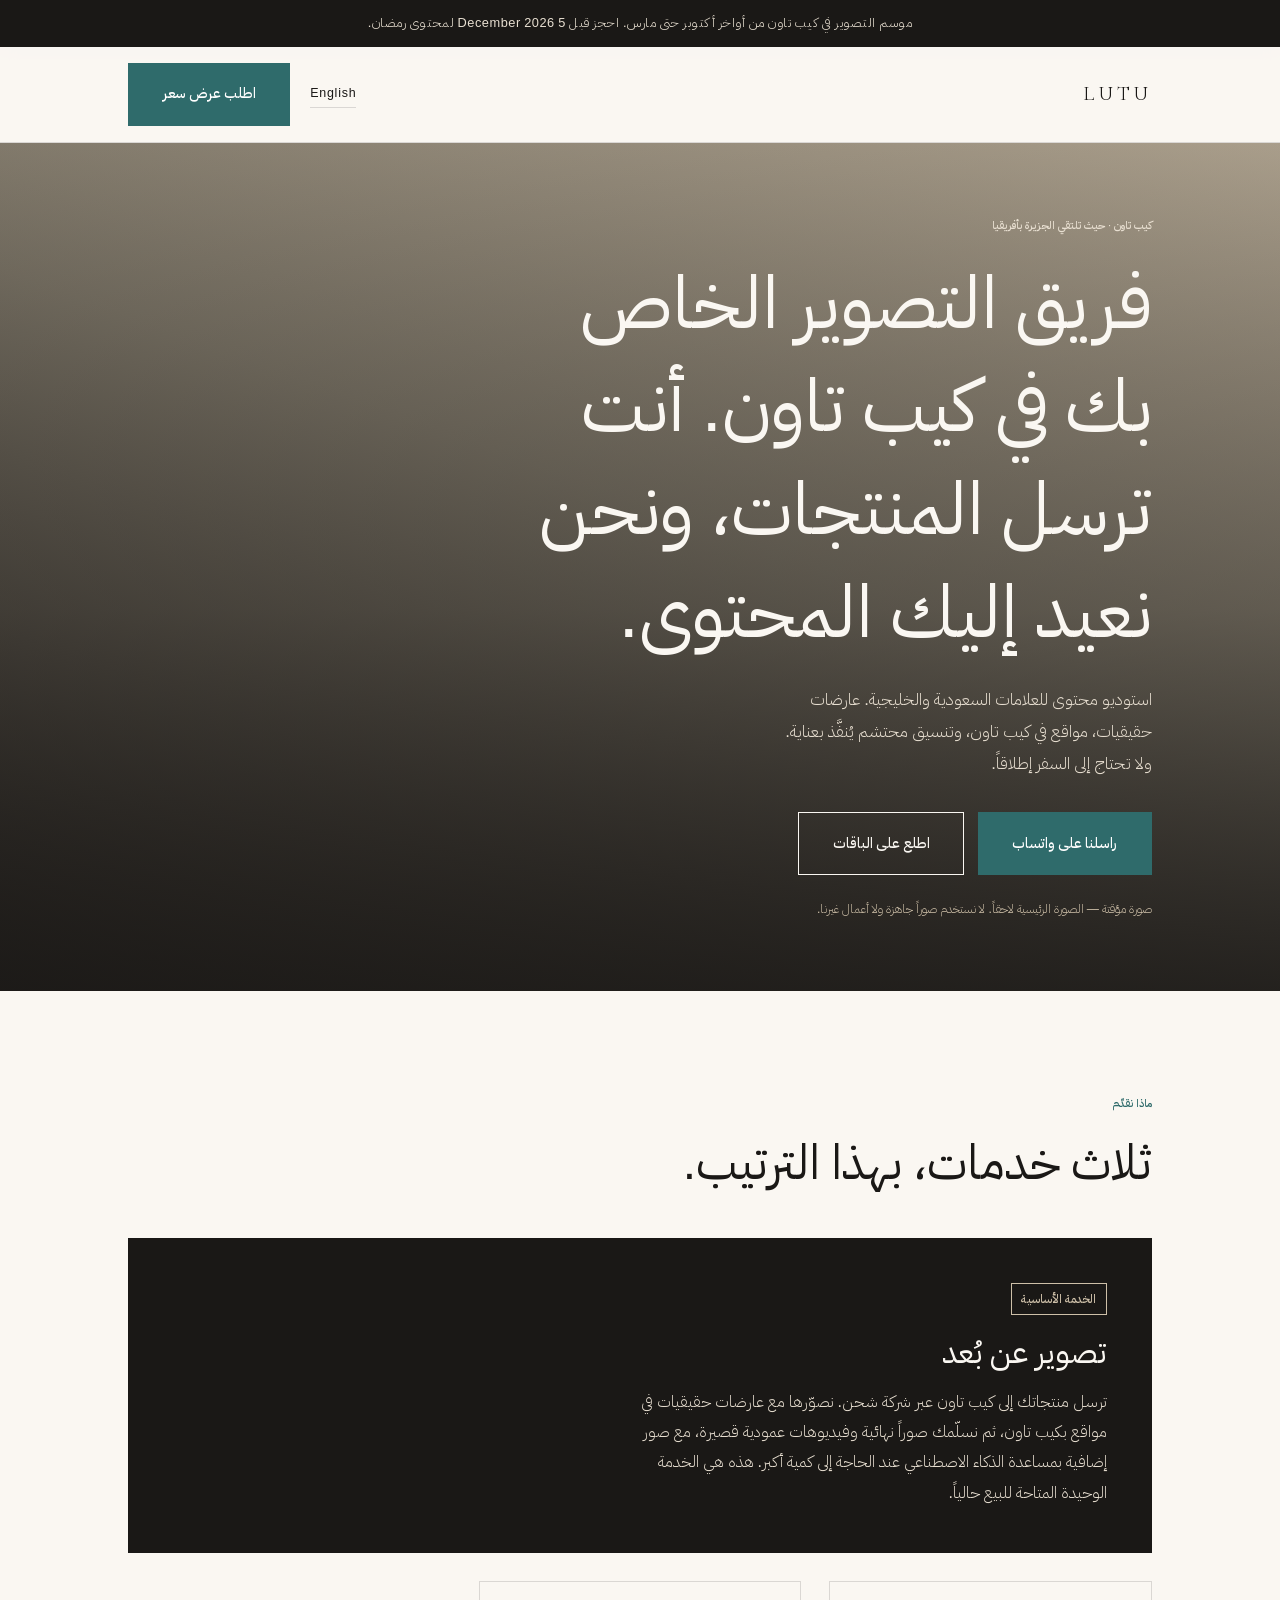
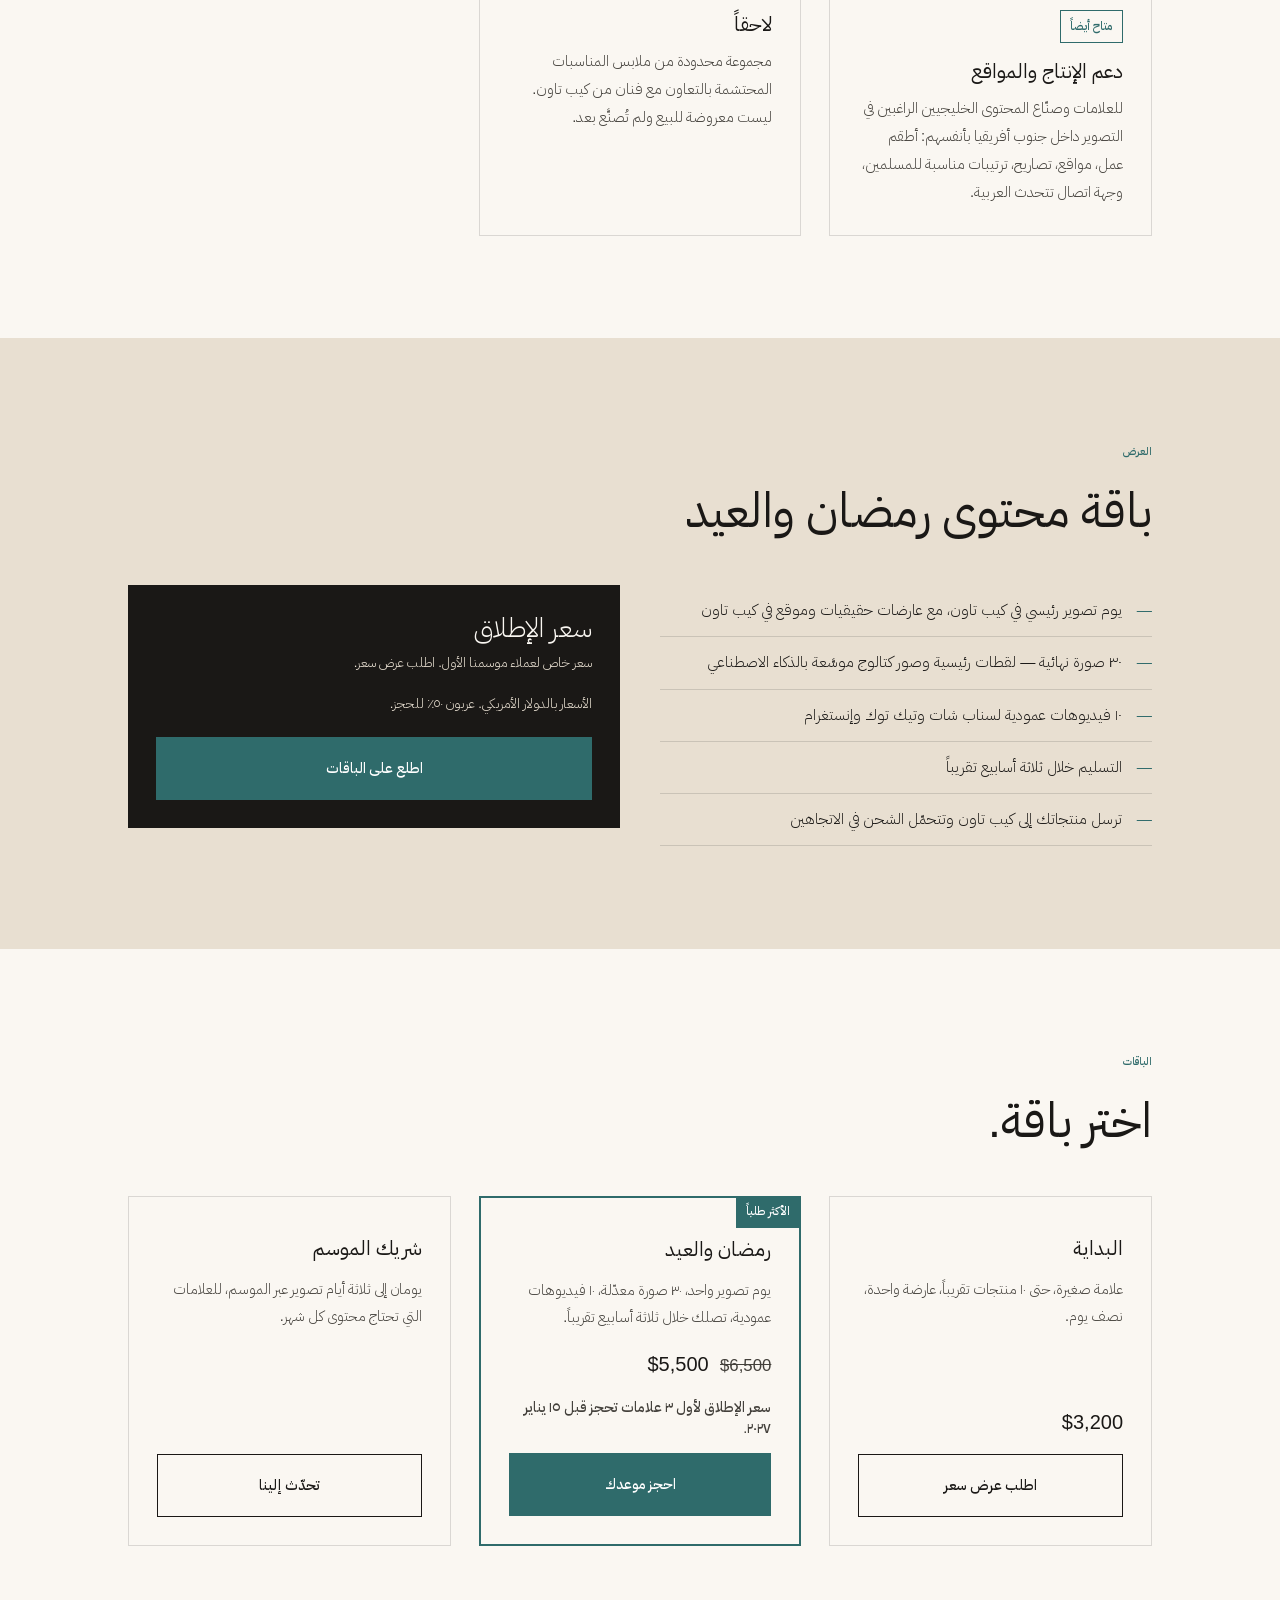
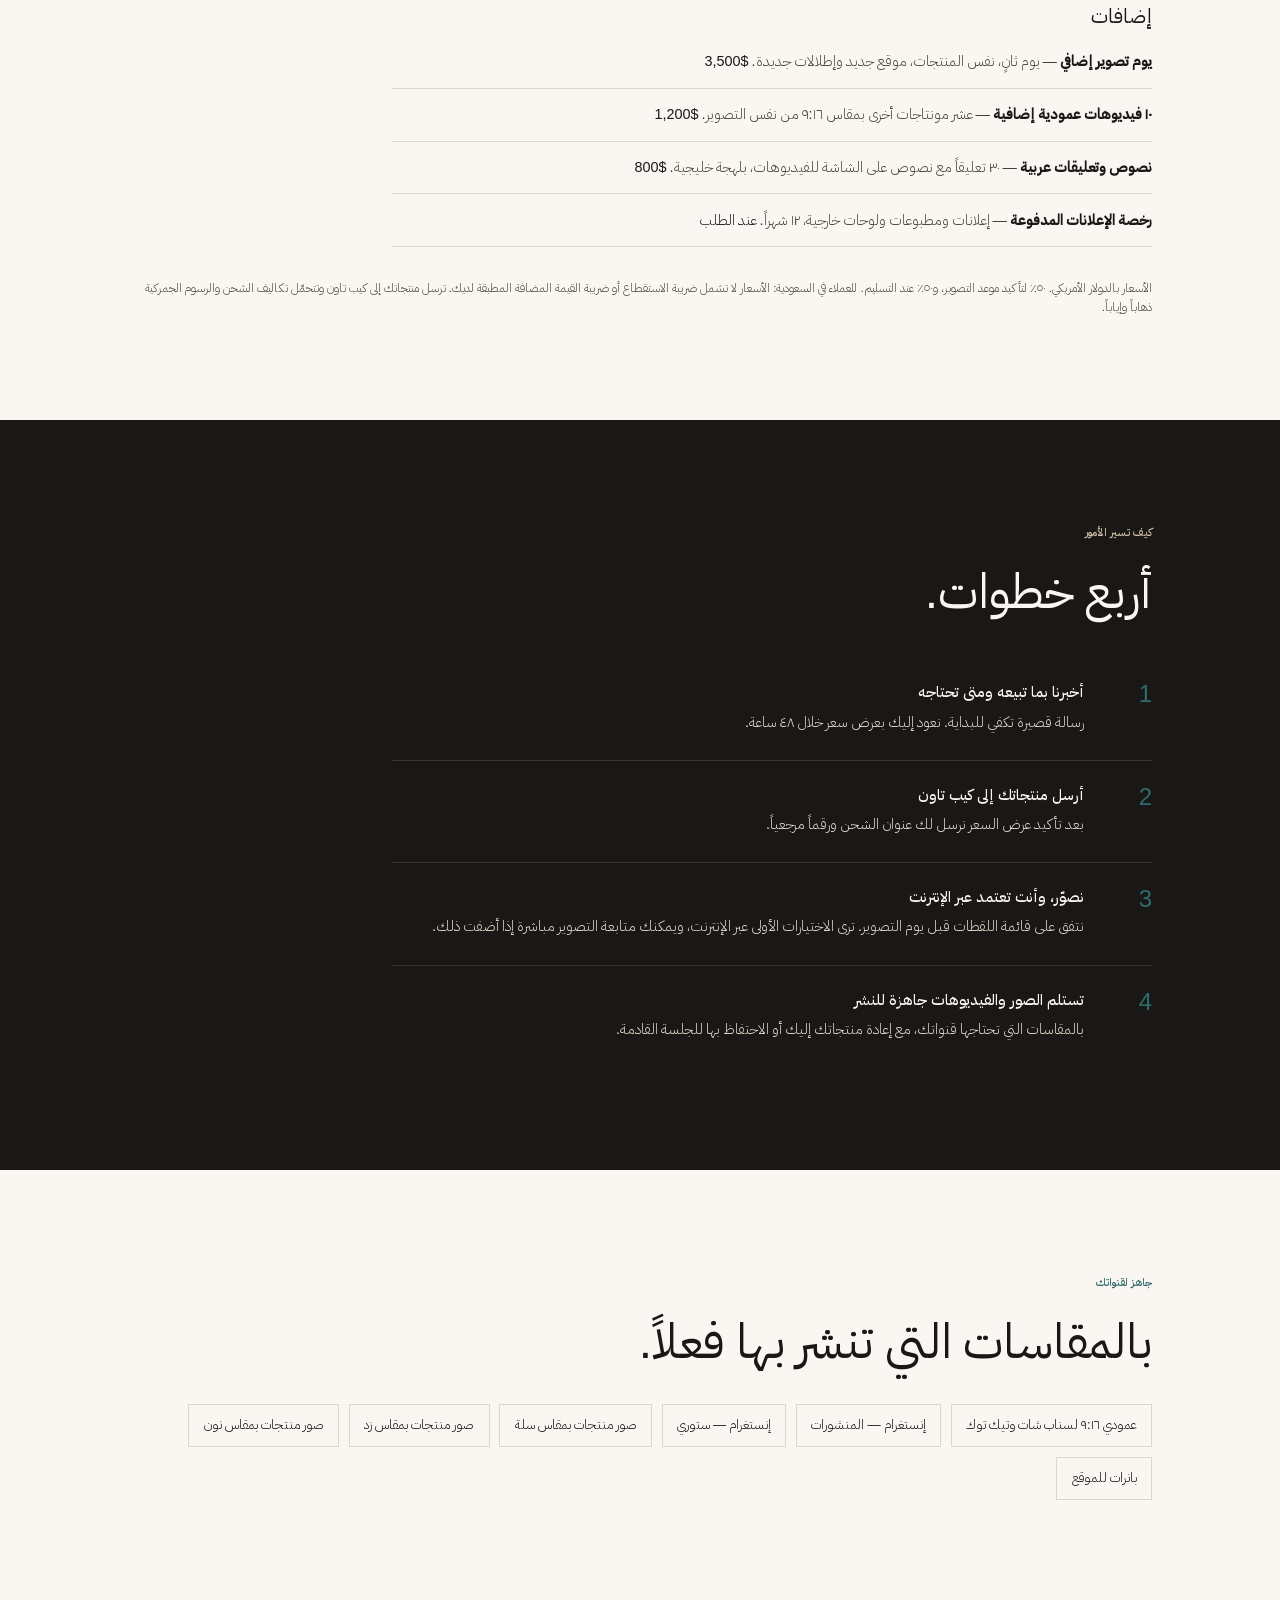
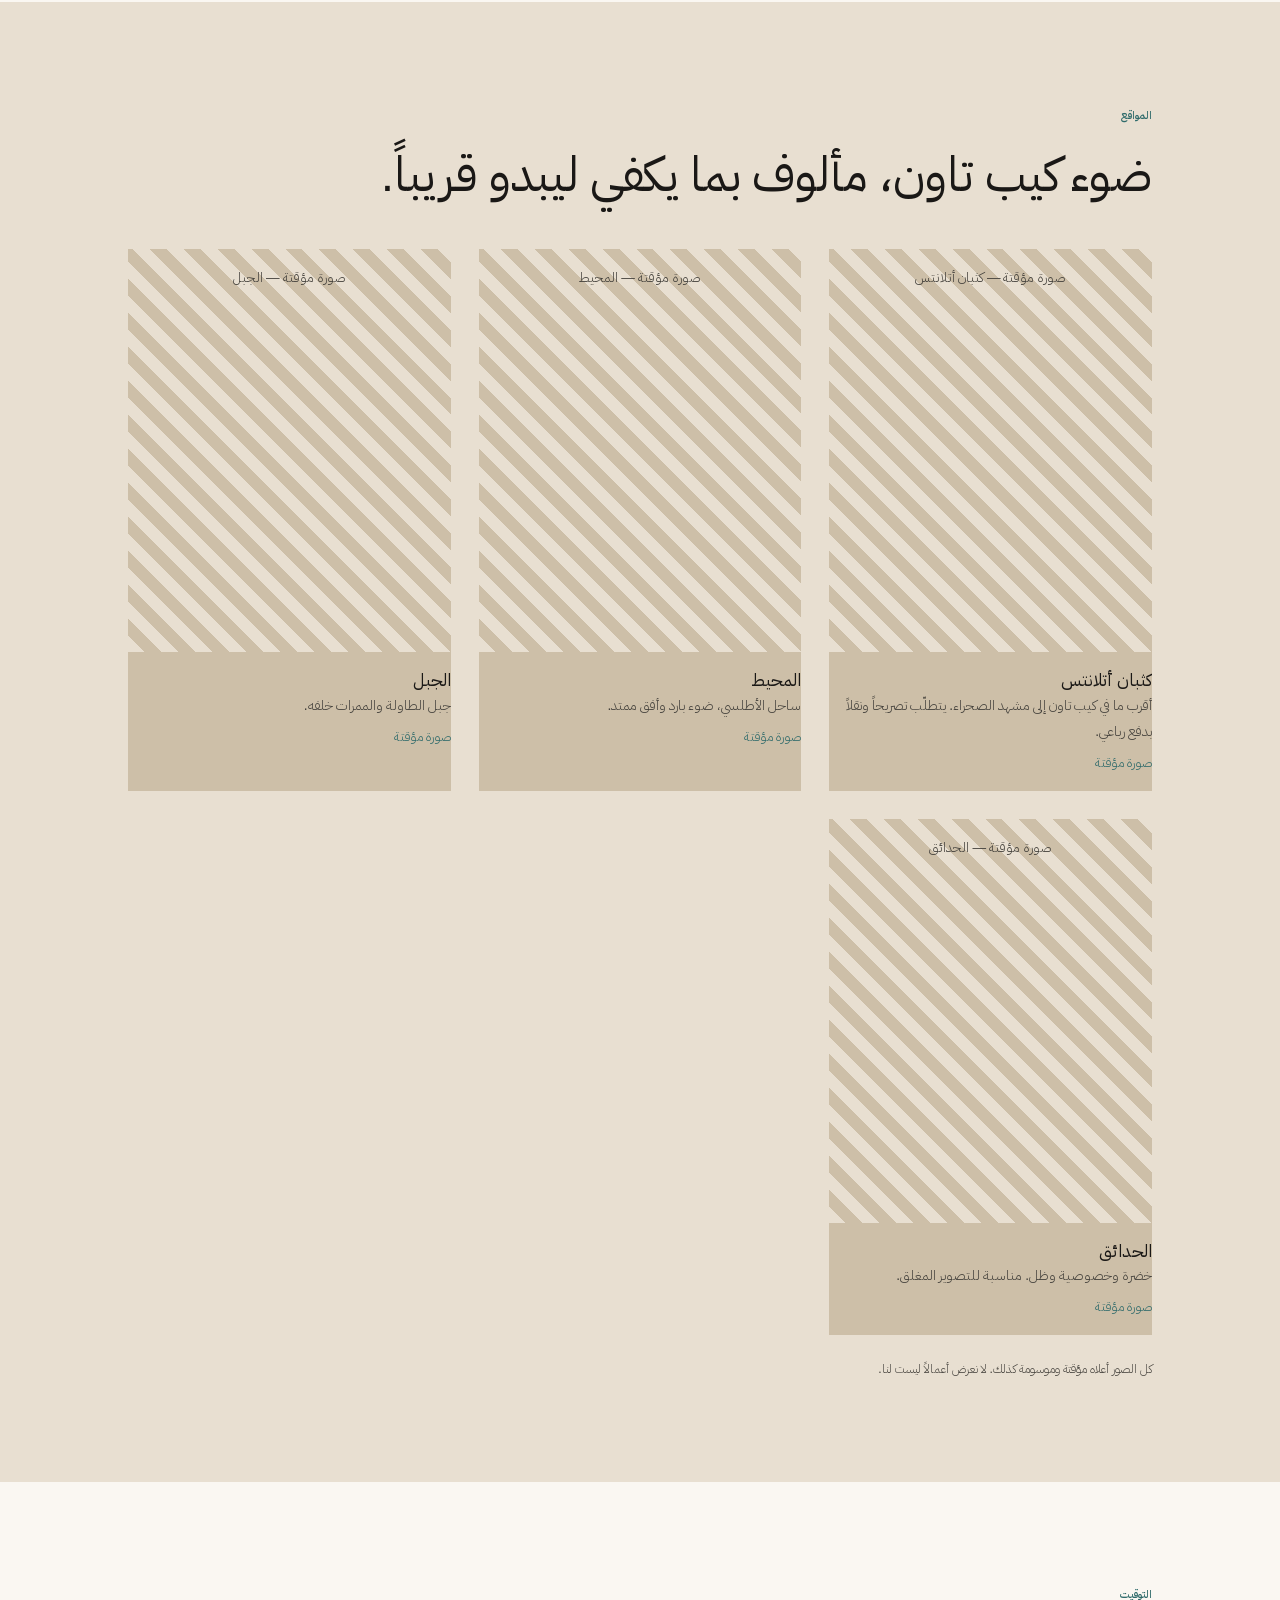
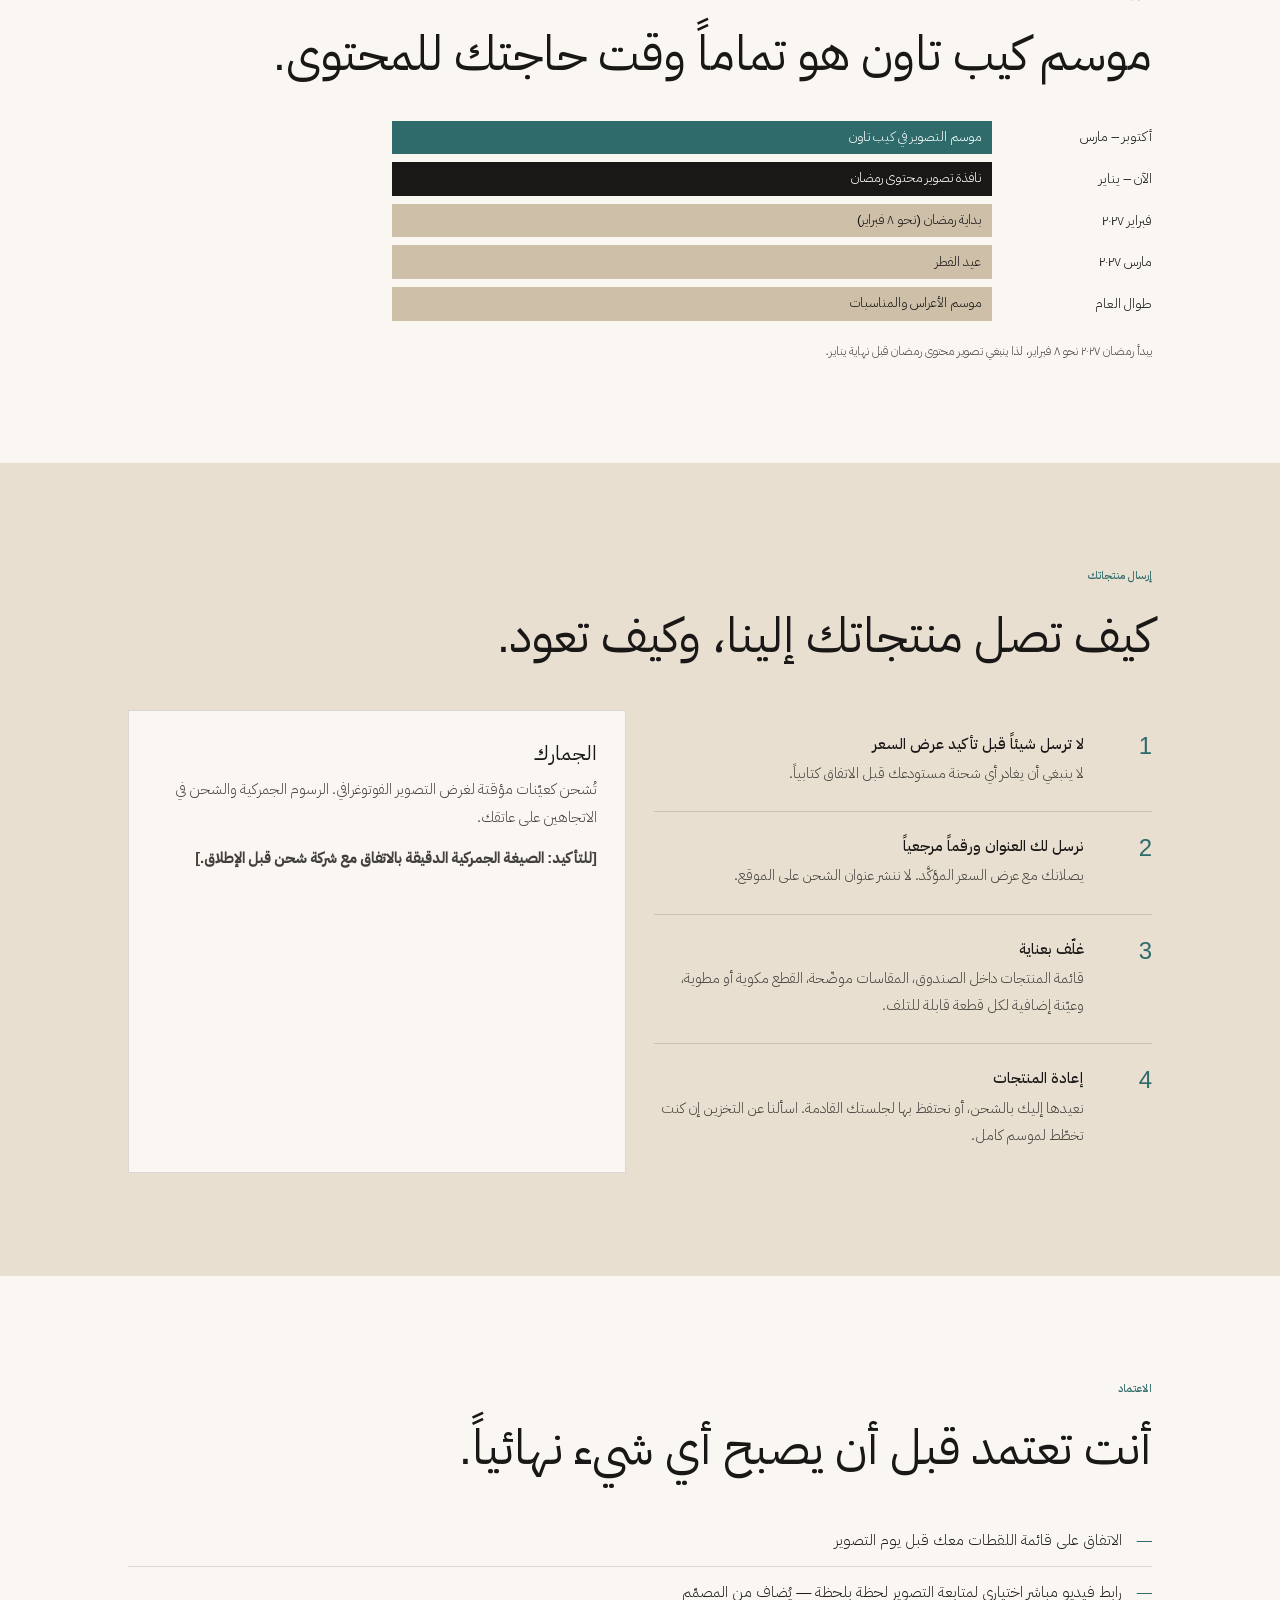
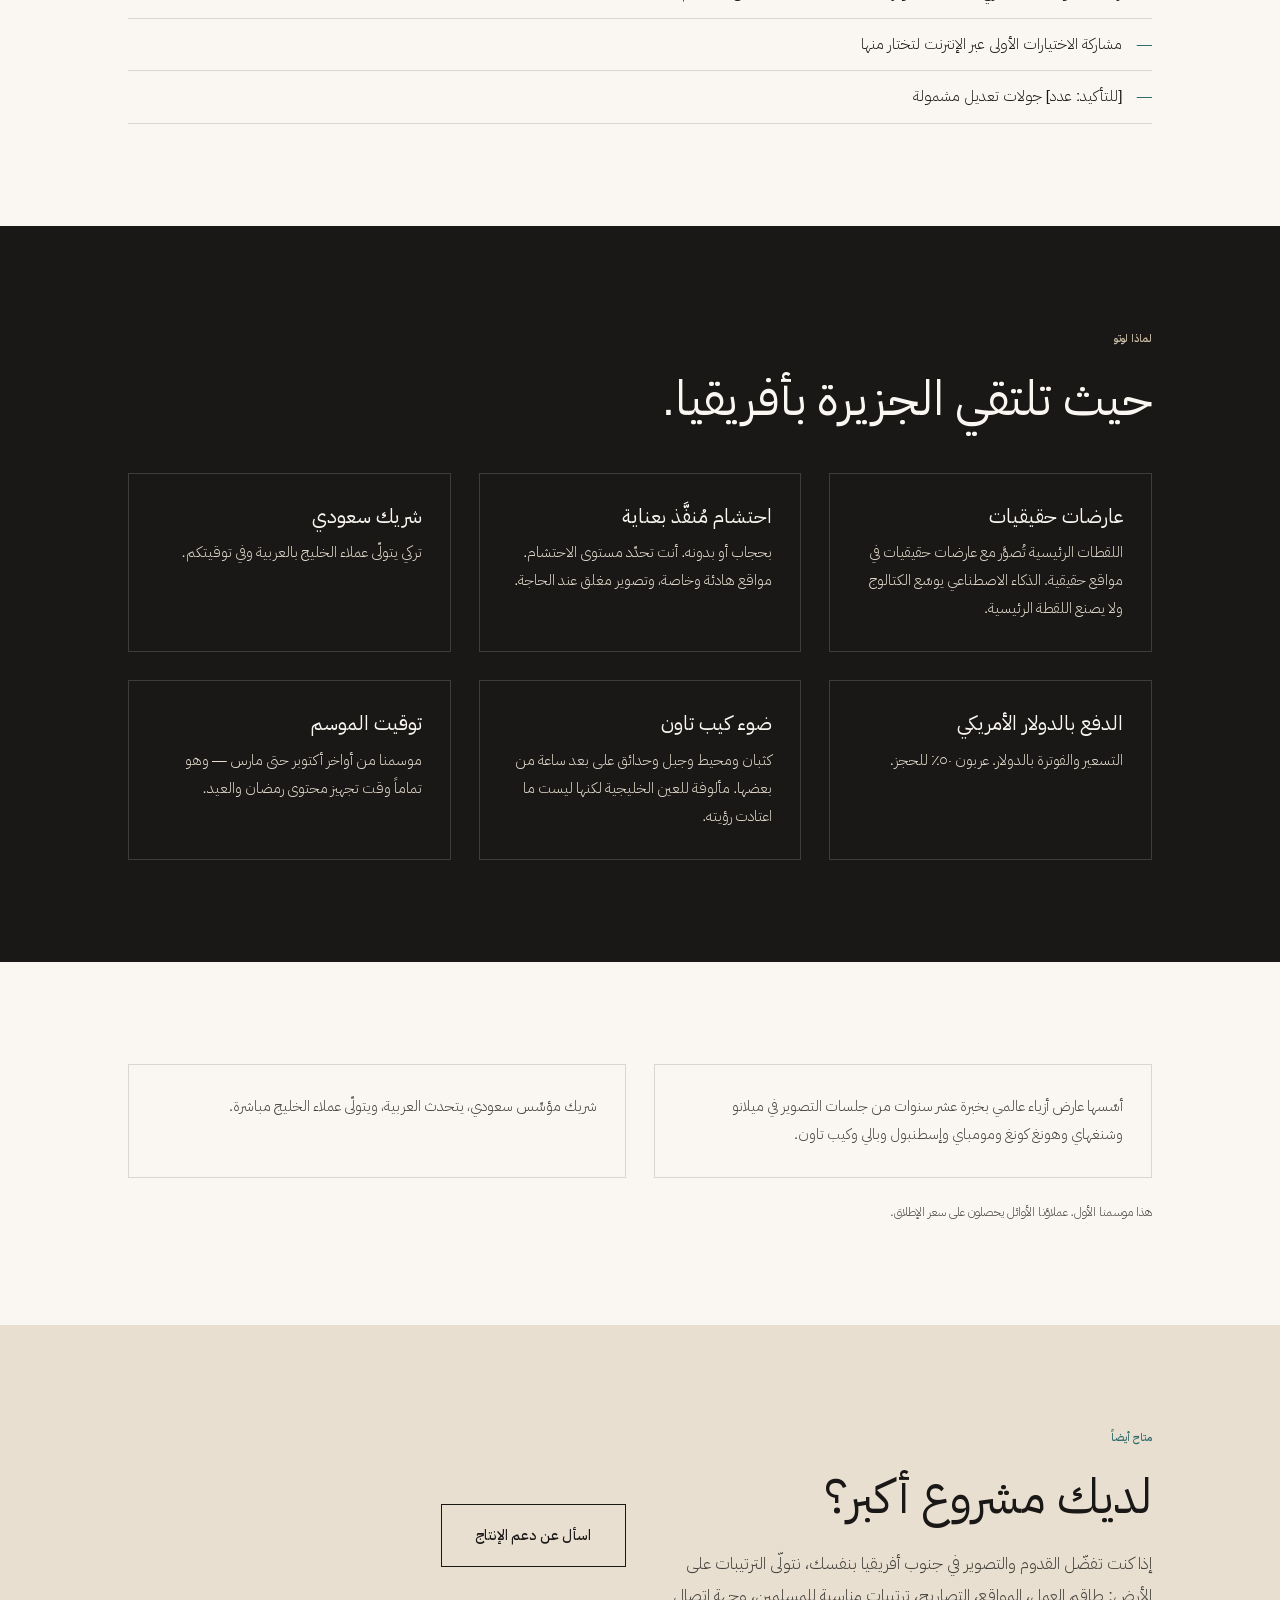
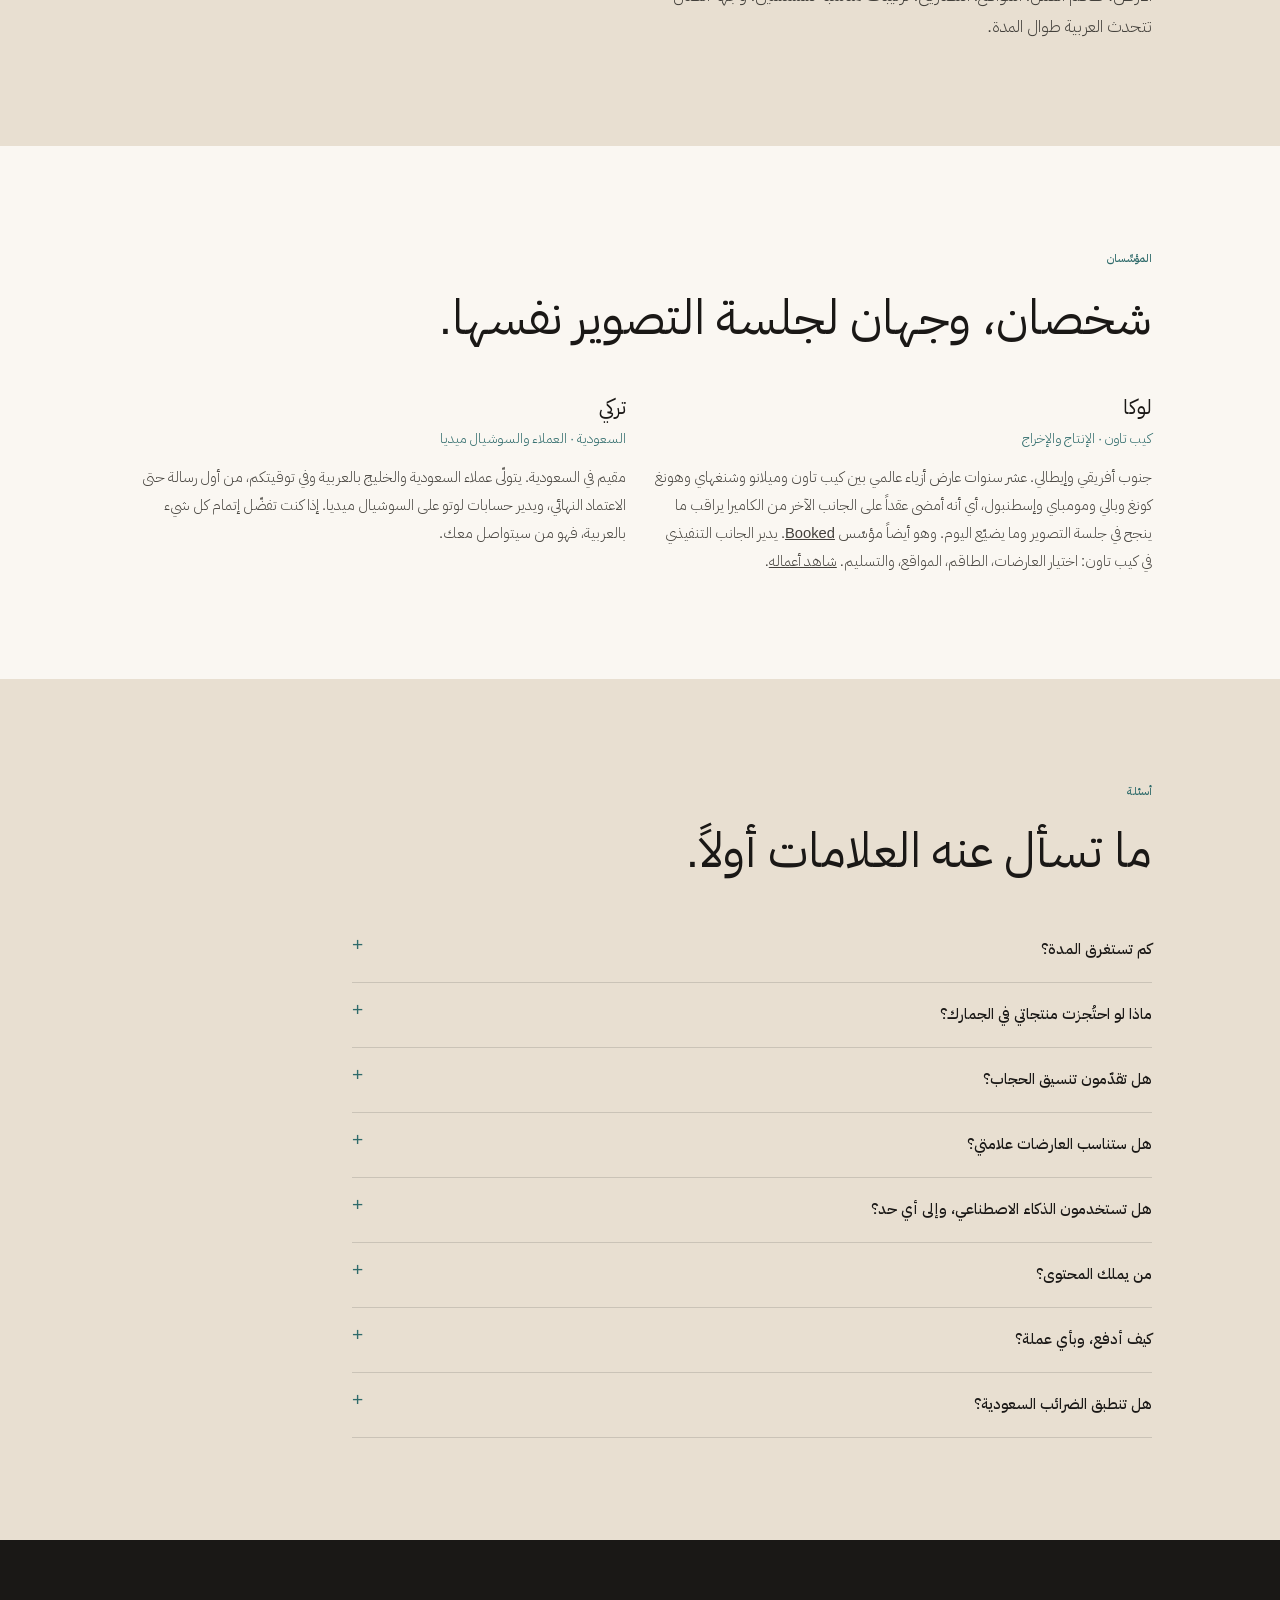
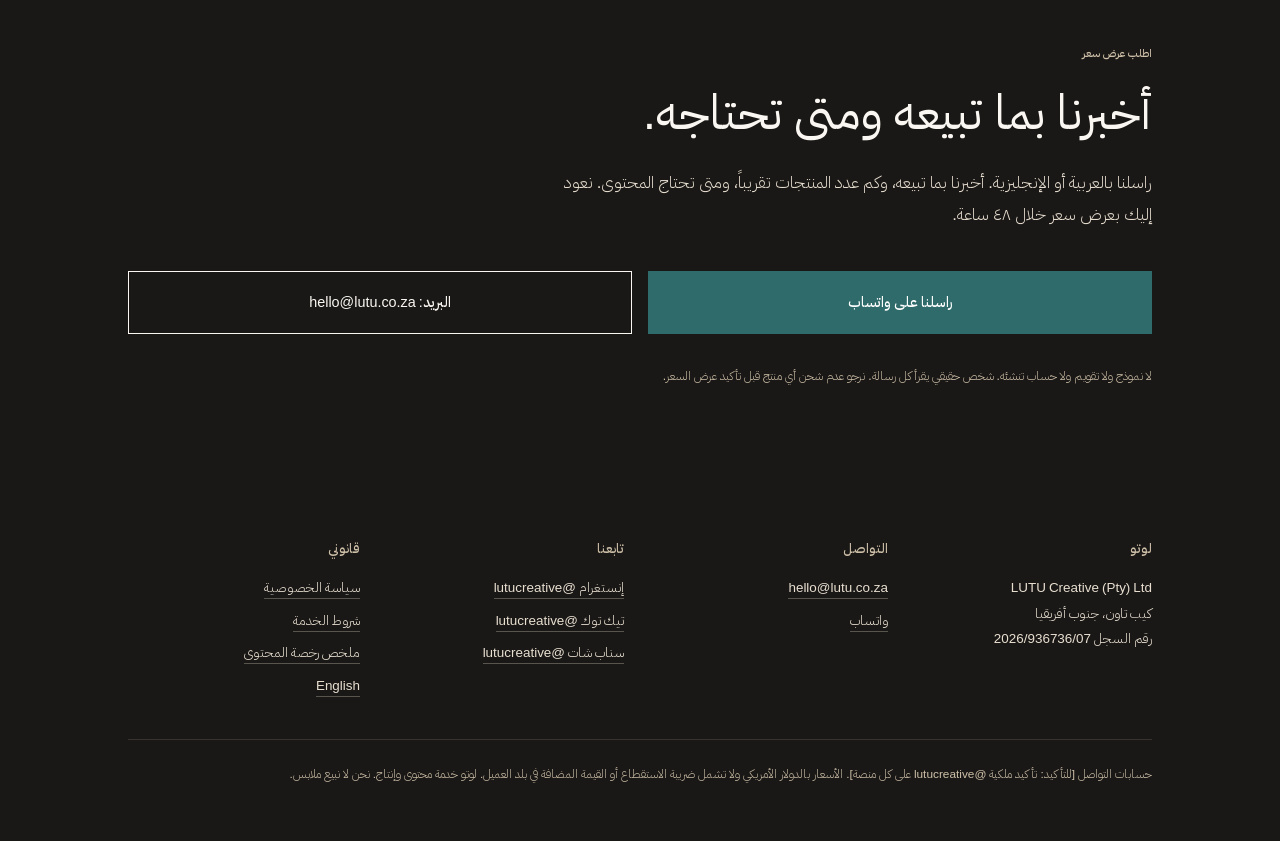
==== ar/index.html @ 657ff43c "LUTU studio site v1 Cape Town content studio for Saudi and Gulf fashion, fragrance and beauty brands" ====
<!-- Arabic draft: Turki to review before launch -->
<!DOCTYPE html>
<html lang="ar" dir="rtl">
<head>
<meta charset="UTF-8">
<meta name="viewport" content="width=device-width, initial-scale=1">
<title>لوتو — استوديو محتوى في كيب تاون للعلامات السعودية والخليجية</title>
<meta name="description" content="أرسل منتجاتك إلى كيب تاون. نصوّرها مع عارضات حقيقيات في مواقع كيب تاون ونعيد إليك صوراً جاهزة وفيديوهات عمودية. تنسيق محتشم بعناية. الأسعار بالدولار الأمريكي.">
<link rel="canonical" href="https://lutu.co.za/ar/">
<link rel="alternate" hreflang="en" href="https://lutu.co.za/">
<link rel="alternate" hreflang="ar" href="https://lutu.co.za/ar/">
<link rel="alternate" hreflang="x-default" href="https://lutu.co.za/">
<meta property="og:type" content="website">
<meta property="og:locale" content="ar">
<meta property="og:locale:alternate" content="en">
<meta property="og:url" content="https://lutu.co.za/ar/">
<meta property="og:site_name" content="LUTU">
<meta property="og:title" content="لوتو — استوديو محتوى في كيب تاون للعلامات السعودية والخليجية">
<meta property="og:description" content="أنت ترسل المنتجات. ونحن نعيد إليك المحتوى.">
<meta name="twitter:card" content="summary_large_image">
<meta name="robots" content="index,follow">
<link rel="stylesheet" href="/css/style.css">
</head>
<body>
<a class="skip" href="#main">تخطَّ إلى المحتوى</a>

<div class="season-banner" id="season-banner">
  موسم التصوير في كيب تاون من أواخر أكتوبر حتى مارس.<span id="season-date"></span>
</div>

<header class="site-header">
  <div class="wrap site-header__inner">
    <a class="brand" href="/ar/">LUTU</a>
    <nav class="header-actions" aria-label="الموقع">
      <a class="lang-switch" href="/" hreflang="en" lang="en">English</a>
      <a class="btn btn--primary" href="#enquiry-section">اطلب عرض سعر</a>
    </nav>
  </div>
</header>

<main id="main">

<section class="hero">
  <div class="hero__media" aria-hidden="true" style="background:linear-gradient(200deg,#CDBFA8 0%,#8E8676 45%,#2E2A26 100%)"></div>
  <div class="wrap hero__inner">
    <span class="eyebrow" style="color:#E8DFD1">كيب تاون · حيث تلتقي الجزيرة بأفريقيا</span>
    <h1>فريق التصوير الخاص بك في كيب تاون. أنت ترسل المنتجات، ونحن نعيد إليك المحتوى.</h1>
    <p class="hero__sub">استوديو محتوى للعلامات السعودية والخليجية. عارضات حقيقيات، مواقع في كيب تاون، وتنسيق محتشم يُنفَّذ بعناية. ولا تحتاج إلى السفر إطلاقاً.</p>
    <div class="hero__cta">
      <a class="btn btn--primary" data-where="hero" href="https://wa.me/27824617739?text=%D9%85%D8%B1%D8%AD%D8%A8%D8%A7%D9%8B%20%D9%84%D9%88%D8%AA%D9%88%D8%8C%20%D8%A3%D9%88%D8%AF%20%D8%A7%D9%84%D8%AD%D8%B5%D9%88%D9%84%20%D8%B9%D9%84%D9%89%20%D8%B9%D8%B1%D8%B6%20%D8%B3%D8%B9%D8%B1">راسلنا على واتساب</a>
      <a class="btn btn--ghost" href="#packs" style="color:#FAF7F2;border-color:#FAF7F2">اطلع على الباقات</a>
    </div>
    <p class="fine" style="margin-top:1.5rem;color:#CDBFA8">صورة مؤقتة — الصورة الرئيسية لاحقاً. لا نستخدم صوراً جاهزة ولا أعمال غيرنا.</p>
  </div>
</section>

<section class="section" id="what-we-do">
  <div class="wrap">
    <span class="eyebrow">ماذا نقدّم</span>
    <h2>ثلاث خدمات، بهذا الترتيب.</h2>
    <div class="grid grid--3" style="margin-top:2.5rem">
      <article class="card service--lead">
        <span class="tag">الخدمة الأساسية</span>
        <h3>تصوير عن بُعد</h3>
        <p>ترسل منتجاتك إلى كيب تاون عبر شركة شحن. نصوّرها مع عارضات حقيقيات في مواقع بكيب تاون، ثم نسلّمك صوراً نهائية وفيديوهات عمودية قصيرة، مع صور إضافية بمساعدة الذكاء الاصطناعي عند الحاجة إلى كمية أكبر. هذه هي الخدمة الوحيدة المتاحة للبيع حالياً.</p>
      </article>
      <article class="card">
        <span class="tag">متاح أيضاً</span>
        <h3>دعم الإنتاج والمواقع</h3>
        <p>للعلامات وصنّاع المحتوى الخليجيين الراغبين في التصوير داخل جنوب أفريقيا بأنفسهم: أطقم عمل، مواقع، تصاريح، ترتيبات مناسبة للمسلمين، وجهة اتصال تتحدث العربية.</p>
      </article>
      <article class="card">
        <h3>لاحقاً</h3>
        <p>مجموعة محدودة من ملابس المناسبات المحتشمة بالتعاون مع فنان من كيب تاون. ليست معروضة للبيع ولم تُصنَّع بعد.</p>
      </article>
    </div>
  </div>
</section>

<section class="section section--sand" id="offer">
  <div class="wrap">
    <span class="eyebrow">العرض</span>
    <h2>باقة محتوى رمضان والعيد</h2>
    <div class="offer" style="margin-top:2.5rem">
      <div>
        <ul class="offer__list">
          <li>يوم تصوير رئيسي في كيب تاون، مع عارضات حقيقيات وموقع في كيب تاون</li>
          <li>٣٠ صورة نهائية — لقطات رئيسية وصور كتالوج موسَّعة بالذكاء الاصطناعي</li>
          <li>١٠ فيديوهات عمودية لسناب شات وتيك توك وإنستغرام</li>
          <li>التسليم خلال ثلاثة أسابيع تقريباً</li>
          <li>ترسل منتجاتك إلى كيب تاون وتتحمّل الشحن في الاتجاهين</li>
        </ul>
      </div>
      <aside class="offer__price">
        <span class="amount">سعر الإطلاق</span>
        <p class="note">سعر خاص لعملاء موسمنا الأول. اطلب عرض سعر.</p>
        <p class="note" style="margin-top:1rem">الأسعار بالدولار الأمريكي. عربون ٥٠٪ للحجز.</p>
        <a class="btn btn--primary" href="#packs" style="margin-top:1.25rem;width:100%">اطلع على الباقات</a>
      </aside>
    </div>
  </div>
</section>

<section class="section" id="packs">
  <div class="wrap">
    <span class="eyebrow">الباقات</span>
    <h2>اختر باقة.</h2>

    <div class="grid grid--3" style="margin-top:2.5rem">
      <article class="pack">
        <h3>البداية</h3>
        <p>علامة صغيرة، حتى ١٠ منتجات تقريباً، عارضة واحدة، نصف يوم.</p>
        <span class="pack__price" data-pack-price="starter">السعر عند الطلب</span>
        <a class="btn btn--ghost" href="#enquiry-section">اطلب عرض سعر</a>
      </article>
      <article class="pack pack--featured">
        <span class="pack__flag">الأكثر طلباً</span>
        <h3>رمضان والعيد</h3>
        <p>يوم تصوير واحد، ٣٠ صورة معدّلة، ١٠ فيديوهات عمودية، تصلك خلال ثلاثة أسابيع تقريباً.</p>
        <span class="pack__price" data-pack-price="ramadanEid">السعر عند الطلب</span>
        <p class="pack__note" data-pack-note="ramadanEid"></p>
        <a class="btn btn--primary" href="#enquiry-section">احجز موعدك</a>
      </article>
      <article class="pack">
        <h3>شريك الموسم</h3>
        <p>يومان إلى ثلاثة أيام تصوير عبر الموسم، للعلامات التي تحتاج محتوى كل شهر.</p>
        <span class="pack__price">&nbsp;</span>
        <a class="btn btn--ghost" href="#enquiry-section">تحدّث إلينا</a>
      </article>
    </div>

    <h3 style="margin-top:3.5rem">إضافات</h3>
    <ul class="addons" style="margin-top:1.25rem">
      <li><strong>يوم تصوير إضافي</strong> — يوم ثانٍ، نفس المنتجات، موقع جديد وإطلالات جديدة. <span data-addon-price="extraDay">السعر عند الطلب</span></li>
      <li><strong>١٠ فيديوهات عمودية إضافية</strong> — عشر مونتاجات أخرى بمقاس ٩:١٦ من نفس التصوير. <span data-addon-price="extraVideos10">السعر عند الطلب</span></li>
      <li><strong>نصوص وتعليقات عربية</strong> — ٣٠ تعليقاً مع نصوص على الشاشة للفيديوهات، بلهجة خليجية. <span data-addon-price="arabic">السعر عند الطلب</span></li>
      <li><strong>رخصة الإعلانات المدفوعة</strong> — إعلانات ومطبوعات ولوحات خارجية، ١٢ شهراً. <span>عند الطلب</span></li>
    </ul>

    <p class="summary__fine" style="margin-top:2rem">الأسعار بالدولار الأمريكي. ٥٠٪ لتأكيد موعد التصوير، و٥٠٪ عند التسليم. للعملاء في السعودية: الأسعار لا تشمل ضريبة الاستقطاع أو ضريبة القيمة المضافة المطبقة لديك. ترسل منتجاتك إلى كيب تاون وتتحمّل تكاليف الشحن والرسوم الجمركية ذهاباً وإياباً.</p>
  </div>
</section>

<section class="section section--ink" id="how">
  <div class="wrap">
    <span class="eyebrow">كيف تسير الأمور</span>
    <h2>أربع خطوات.</h2>
    <div class="steps" style="margin-top:2rem;max-width:760px">
      <div class="step"><div><h3>أخبرنا بما تبيعه ومتى تحتاجه</h3><p>رسالة قصيرة تكفي للبداية. نعود إليك بعرض سعر خلال ٤٨ ساعة.</p></div></div>
      <div class="step"><div><h3>أرسل منتجاتك إلى كيب تاون</h3><p>بعد تأكيد عرض السعر نرسل لك عنوان الشحن ورقماً مرجعياً.</p></div></div>
      <div class="step"><div><h3>نصوّر، وأنت تعتمد عبر الإنترنت</h3><p>نتفق على قائمة اللقطات قبل يوم التصوير. ترى الاختيارات الأولى عبر الإنترنت، ويمكنك متابعة التصوير مباشرة إذا أضفت ذلك.</p></div></div>
      <div class="step"><div><h3>تستلم الصور والفيديوهات جاهزة للنشر</h3><p>بالمقاسات التي تحتاجها قنواتك، مع إعادة منتجاتك إليك أو الاحتفاظ بها للجلسة القادمة.</p></div></div>
    </div>
  </div>
</section>

<section class="section" id="formats">
  <div class="wrap">
    <span class="eyebrow">جاهز لقنواتك</span>
    <h2>بالمقاسات التي تنشر بها فعلاً.</h2>
    <div class="chips" style="margin-top:1.75rem">
      <span class="chip">عمودي ٩:١٦ لسناب شات وتيك توك</span>
      <span class="chip">إنستغرام — المنشورات</span>
      <span class="chip">إنستغرام — ستوري</span>
      <span class="chip">صور منتجات بمقاس سلة</span>
      <span class="chip">صور منتجات بمقاس زد</span>
      <span class="chip">صور منتجات بمقاس نون</span>
      <span class="chip">بانرات للموقع</span>
    </div>
  </div>
</section>

<section class="section section--sand" id="locations">
  <div class="wrap">
    <span class="eyebrow">المواقع</span>
    <h2>ضوء كيب تاون، مألوف بما يكفي ليبدو قريباً.</h2>
    <div class="grid grid--3" style="margin-top:2.5rem">
      <article class="loc"><div class="ph">صورة مؤقتة — كثبان أتلانتس</div><div class="loc__body"><h3>كثبان أتلانتس</h3><p>أقرب ما في كيب تاون إلى مشهد الصحراء. يتطلّب تصريحاً ونقلاً بدفع رباعي.</p><span class="ph-label">صورة مؤقتة</span></div></article>
      <article class="loc"><div class="ph">صورة مؤقتة — المحيط</div><div class="loc__body"><h3>المحيط</h3><p>ساحل الأطلسي، ضوء بارد وأفق ممتد.</p><span class="ph-label">صورة مؤقتة</span></div></article>
      <article class="loc"><div class="ph">صورة مؤقتة — الجبل</div><div class="loc__body"><h3>الجبل</h3><p>جبل الطاولة والممرات خلفه.</p><span class="ph-label">صورة مؤقتة</span></div></article>
      <article class="loc"><div class="ph">صورة مؤقتة — الحدائق</div><div class="loc__body"><h3>الحدائق</h3><p>خضرة وخصوصية وظل. مناسبة للتصوير المغلق.</p><span class="ph-label">صورة مؤقتة</span></div></article>
    </div>
    <p class="fine" style="margin-top:1.5rem">كل الصور أعلاه مؤقتة وموسومة كذلك. لا نعرض أعمالاً ليست لنا.</p>
  </div>
</section>

<section class="section" id="season">
  <div class="wrap">
    <span class="eyebrow">التوقيت</span>
    <h2>موسم كيب تاون هو تماماً وقت حاجتك للمحتوى.</h2>
    <div class="timeline" style="margin-top:2rem;max-width:760px">
      <div class="tl-row"><span>أكتوبر – مارس</span><div class="tl-bar">موسم التصوير في كيب تاون</div></div>
      <div class="tl-row"><span>الآن – يناير</span><div class="tl-bar tl-bar--ink">نافذة تصوير محتوى رمضان</div></div>
      <div class="tl-row"><span>فبراير ٢٠٢٧</span><div class="tl-bar tl-bar--alt">بداية رمضان (نحو ٨ فبراير)</div></div>
      <div class="tl-row"><span>مارس ٢٠٢٧</span><div class="tl-bar tl-bar--alt">عيد الفطر</div></div>
      <div class="tl-row"><span>طوال العام</span><div class="tl-bar tl-bar--alt">موسم الأعراس والمناسبات</div></div>
    </div>
    <p class="fine" style="margin-top:1.25rem">يبدأ رمضان ٢٠٢٧ نحو ٨ فبراير، لذا ينبغي تصوير محتوى رمضان قبل نهاية يناير.</p>
  </div>
</section>

<section class="section section--sand" id="shipping">
  <div class="wrap">
    <span class="eyebrow">إرسال منتجاتك</span>
    <h2>كيف تصل منتجاتك إلينا، وكيف تعود.</h2>
    <div class="grid grid--2" style="margin-top:2.5rem">
      <div><div class="steps">
        <div class="step"><div><h3>لا ترسل شيئاً قبل تأكيد عرض السعر</h3><p>لا ينبغي أن يغادر أي شحنة مستودعك قبل الاتفاق كتابياً.</p></div></div>
        <div class="step"><div><h3>نرسل لك العنوان ورقماً مرجعياً</h3><p>يصلانك مع عرض السعر المؤكَّد. لا ننشر عنوان الشحن على الموقع.</p></div></div>
        <div class="step"><div><h3>غلّف بعناية</h3><p>قائمة المنتجات داخل الصندوق، المقاسات موضّحة، القطع مكوية أو مطوية، وعيّنة إضافية لكل قطعة قابلة للتلف.</p></div></div>
        <div class="step"><div><h3>إعادة المنتجات</h3><p>نعيدها إليك بالشحن، أو نحتفظ بها لجلستك القادمة. اسألنا عن التخزين إن كنت تخطّط لموسم كامل.</p></div></div>
      </div></div>
      <aside class="card">
        <h3>الجمارك</h3>
        <p>تُشحن كعيّنات مؤقتة لغرض التصوير الفوتوغرافي. الرسوم الجمركية والشحن في الاتجاهين على عاتقك.</p>
        <p style="margin-top:.8rem"><strong>[للتأكيد: الصيغة الجمركية الدقيقة بالاتفاق مع شركة شحن قبل الإطلاق.]</strong></p>
      </aside>
    </div>
  </div>
</section>

<section class="section" id="approvals">
  <div class="wrap">
    <span class="eyebrow">الاعتماد</span>
    <h2>أنت تعتمد قبل أن يصبح أي شيء نهائياً.</h2>
    <div class="grid grid--2" style="margin-top:2rem">
      <ul class="offer__list">
        <li>الاتفاق على قائمة اللقطات معك قبل يوم التصوير</li>
        <li>رابط فيديو مباشر اختياري لمتابعة التصوير لحظة بلحظة — يُضاف من المصمّم</li>
        <li>مشاركة الاختيارات الأولى عبر الإنترنت لتختار منها</li>
        <li>[للتأكيد: عدد] جولات تعديل مشمولة</li>
      </ul>
    </div>
  </div>
</section>

<section class="section section--ink" id="why">
  <div class="wrap">
    <span class="eyebrow">لماذا لوتو</span>
    <h2>حيث تلتقي الجزيرة بأفريقيا.</h2>
    <div class="grid grid--3" style="margin-top:2.5rem">
      <div class="card" style="background:transparent;border-color:rgba(250,247,242,.16)"><h3>عارضات حقيقيات</h3><p style="color:#E8DFD1">اللقطات الرئيسية تُصوَّر مع عارضات حقيقيات في مواقع حقيقية. الذكاء الاصطناعي يوسّع الكتالوج ولا يصنع اللقطة الرئيسية.</p></div>
      <div class="card" style="background:transparent;border-color:rgba(250,247,242,.16)"><h3>احتشام مُنفَّذ بعناية</h3><p style="color:#E8DFD1">بحجاب أو بدونه. أنت تحدّد مستوى الاحتشام. مواقع هادئة وخاصة، وتصوير مغلق عند الحاجة.</p></div>
      <div class="card" style="background:transparent;border-color:rgba(250,247,242,.16)"><h3>شريك سعودي</h3><p style="color:#E8DFD1">تركي يتولّى عملاء الخليج بالعربية وفي توقيتكم.</p></div>
      <div class="card" style="background:transparent;border-color:rgba(250,247,242,.16)"><h3>الدفع بالدولار الأمريكي</h3><p style="color:#E8DFD1">التسعير والفوترة بالدولار. عربون ٥٠٪ للحجز.</p></div>
      <div class="card" style="background:transparent;border-color:rgba(250,247,242,.16)"><h3>ضوء كيب تاون</h3><p style="color:#E8DFD1">كثبان ومحيط وجبل وحدائق على بعد ساعة من بعضها. مألوفة للعين الخليجية لكنها ليست ما اعتادت رؤيته.</p></div>
      <div class="card" style="background:transparent;border-color:rgba(250,247,242,.16)"><h3>توقيت الموسم</h3><p style="color:#E8DFD1">موسمنا من أواخر أكتوبر حتى مارس — وهو تماماً وقت تجهيز محتوى رمضان والعيد.</p></div>
    </div>
  </div>
</section>

<section class="section" id="proof">
  <div class="wrap">
    <div class="grid grid--2">
      <div class="card"><p>أسّسها عارض أزياء عالمي بخبرة عشر سنوات من جلسات التصوير في ميلانو وشنغهاي وهونغ كونغ ومومباي وإسطنبول وبالي وكيب تاون.</p></div>
      <div class="card"><p>شريك مؤسِّس سعودي، يتحدث العربية، ويتولّى عملاء الخليج مباشرة.</p></div>
    </div>
    <p class="fine" style="margin-top:1.5rem">هذا موسمنا الأول. عملاؤنا الأوائل يحصلون على سعر الإطلاق.</p>
  </div>
</section>

<section class="section section--sand" id="production">
  <div class="wrap">
    <div class="grid grid--2" style="align-items:center">
      <div>
        <span class="eyebrow">متاح أيضاً</span>
        <h2>لديك مشروع أكبر؟</h2>
        <p class="lede" style="margin-top:1rem">إذا كنت تفضّل القدوم والتصوير في جنوب أفريقيا بنفسك، نتولّى الترتيبات على الأرض: طاقم العمل، المواقع، التصاريح، ترتيبات مناسبة للمسلمين، وجهة اتصال تتحدث العربية طوال المدة.</p>
      </div>
      <div><a class="btn btn--ghost" href="#enquiry-section" data-preselect="production">اسأل عن دعم الإنتاج</a></div>
    </div>
  </div>
</section>

<section class="section" id="founders">
  <div class="wrap">
    <span class="eyebrow">المؤسِّسان</span>
    <h2>شخصان، وجهان لجلسة التصوير نفسها.</h2>
    <div class="grid grid--2" style="margin-top:2.5rem">
      <article class="founder">
        <h3>لوكا</h3><span class="role">كيب تاون · الإنتاج والإخراج</span>
        <p>جنوب أفريقي وإيطالي. عشر سنوات عارض أزياء عالمي بين كيب تاون وميلانو وشنغهاي وهونغ كونغ وبالي ومومباي وإسطنبول، أي أنه أمضى عقداً على الجانب الآخر من الكاميرا يراقب ما ينجح في جلسة التصوير وما يضيّع اليوم. وهو أيضاً مؤسّس <a href="https://lucabold.com" rel="noopener">Booked</a>. يدير الجانب التنفيذي في كيب تاون: اختيار العارضات، الطاقم، المواقع، والتسليم. <a href="https://lucabold.com" rel="noopener">شاهد أعماله</a>.</p>
      </article>
      <article class="founder">
        <h3>تركي</h3><span class="role">السعودية · العملاء والسوشيال ميديا</span>
        <p>مقيم في السعودية. يتولّى عملاء السعودية والخليج بالعربية وفي توقيتكم، من أول رسالة حتى الاعتماد النهائي، ويدير حسابات لوتو على السوشيال ميديا. إذا كنت تفضّل إتمام كل شيء بالعربية، فهو من سيتواصل معك.</p>
      </article>
    </div>
  </div>
</section>

<section class="section section--sand" id="faq">
  <div class="wrap">
    <span class="eyebrow">أسئلة</span>
    <h2>ما تسأل عنه العلامات أولاً.</h2>
    <div style="margin-top:2rem;max-width:800px">
      <details><summary>كم تستغرق المدة؟</summary><p>نحو ثلاثة أسابيع من يوم التصوير للتسليم القياسي، أو نحو عشرة أيام مع خيار التسليم السريع. نؤكّد لك النافذة الزمنية كتابياً قبل دفع العربون، ونخبرك فوراً إذا طرأ ما قد يؤخّرها.</p></details>
      <details><summary>ماذا لو احتُجزت منتجاتي في الجمارك؟</summary><p>يحدث ذلك، وهو السبب الرئيسي لطلبنا عدم الشحن قبل تأكيد عرض السعر. تُشحن كعيّنات مؤقتة لغرض التصوير. الرسوم والشحن في الاتجاهين على عاتقك. وإذا تأخّرت الشحنة نؤجّل يوم التصوير بدلاً من التصوير بدون المنتجات. [للتأكيد: الصيغة الجمركية الدقيقة مع شركة شحن.]</p></details>
      <details><summary>هل تقدّمون تنسيق الحجاب؟</summary><p>نعم. أنت تحدّد مستوى الاحتشام — بحجاب، بدون حجاب، بدون وجوه، أو الأيدي فقط — ونختار العارضات وننسّق على هذا الأساس. يمكن إضافة متخصّص في التنسيق المحتشم من المصمّم، ويمكننا التصوير في موقع خاص ومغلق.</p></details>
      <details><summary>هل ستناسب العارضات علامتي؟</summary><p>أنت تعتمد الاختيار قبل يوم التصوير. أخبرنا بالمظهر الذي تريده ونرسل لك خيارات. لا نصوّر مع أي عارضة لم توافق عليها.</p></details>
      <details><summary>هل تستخدمون الذكاء الاصطناعي، وإلى أي حد؟</summary><p>اللقطات الرئيسية صور فوتوغرافية لعارضات حقيقيات في مواقع حقيقية. نستخدم الذكاء الاصطناعي لتوسيعها إلى نسخ كتالوج عند الحاجة إلى كمية — زوايا أكثر، ألوان أكثر، قصّات أكثر — ويراجع شخص كل صورة منها قبل وصولها إليك. وسنوضّح لك أي الصور في التسليم من كل نوع. لا نصنع عارضة لم تكن موجودة ونقدّمها على أنها صورة فوتوغرافية.</p></details>
      <details><summary>من يملك المحتوى؟</summary><p>أنت تملك حق استخدام الملفات المسلَّمة ضمن الاستخدام والمدة اللذين اخترتهما. تحتفظ لوتو بالملفات الأصلية وبحق عرض العمل في أعمالها ما لم تطلب خلاف ذلك. وللعارضات حدود استخدام خاصة بهن. يوضّح <a href="/ar/licence/">ملخص رخصة المحتوى</a> ما يتيحه كل خيار.</p></details>
      <details><summary>كيف أدفع، وبأي عملة؟</summary><p>بالدولار الأمريكي. عربون ٥٠٪ لحجز موعدك، والباقي قبل التسليم. لا يتم استلام أي دفعة عبر هذا الموقع حالياً — نرسل لك فاتورة مباشرة.</p></details>
      <details><summary>هل تنطبق الضرائب السعودية؟</summary><p>أسعارنا لا تشمل ضريبة الاستقطاع أو ضريبة القيمة المضافة المطبّقة لديكم. لوتو شركة جنوب أفريقية تصدر الفواتير من جنوب أفريقيا، ومعاملة ذلك في بلدك تعتمد على وضعك الضريبي، لذا راجع محاسبك.</p></details>
    </div>
  </div>
</section>

<section class="section section--ink" id="enquiry-section">
  <div class="wrap">
    <span class="eyebrow">اطلب عرض سعر</span>
    <h2>أخبرنا بما تبيعه ومتى تحتاجه.</h2>
    <p class="lede" style="margin-top:1.25rem;max-width:620px">راسلنا بالعربية أو الإنجليزية. أخبرنا بما تبيعه، وكم عدد المنتجات تقريباً، ومتى تحتاج المحتوى. نعود إليك بعرض سعر خلال ٤٨ ساعة.</p>

    <div class="contact-actions" style="margin-top:2.5rem">
      <a class="btn btn--primary" data-where="enquiry" href="https://wa.me/27824617739?text=%D9%85%D8%B1%D8%AD%D8%A8%D8%A7%D9%8B%20%D9%84%D9%88%D8%AA%D9%88%D8%8C%20%D8%A3%D9%88%D8%AF%20%D8%A7%D9%84%D8%AD%D8%B5%D9%88%D9%84%20%D8%B9%D9%84%D9%89%20%D8%B9%D8%B1%D8%B6%20%D8%B3%D8%B9%D8%B1">راسلنا على واتساب</a>
      <a class="btn btn--ghost" style="color:#FAF7F2;border-color:#FAF7F2" href="mailto:hello@lutu.co.za?subject=%D8%B7%D9%84%D8%A8%20%D8%B9%D8%B1%D8%B6%20%D8%B3%D8%B9%D8%B1">البريد: hello@lutu.co.za</a>
    </div>

    <p class="fine" style="margin-top:2rem;max-width:620px">لا نموذج ولا تقويم ولا حساب تنشئه. شخص حقيقي يقرأ كل رسالة. نرجو عدم شحن أي منتج قبل تأكيد عرض السعر.</p>
  </div>
</section>

</main>

<footer class="site-footer">
  <div class="wrap">
    <div class="footer-grid">
      <div><h4>لوتو</h4><p>LUTU Creative (Pty) Ltd<br>كيب تاون، جنوب أفريقيا<br>رقم السجل 2026/936736/07</p></div>
      <div><h4>التواصل</h4><ul>
        <li><a href="mailto:hello@lutu.co.za">hello@lutu.co.za</a></li>
        <li><a href="https://wa.me/27824617739" data-where="footer">واتساب</a></li>
      </ul></div>
      <div><h4>تابعنا</h4><ul>
        <li><a href="https://instagram.com/lutucreative" rel="noopener">إنستغرام @lutucreative</a></li>
        <li><a href="https://tiktok.com/@lutucreative" rel="noopener">تيك توك @lutucreative</a></li>
        <li><a href="https://snapchat.com/add/lutucreative" rel="noopener">سناب شات @lutucreative</a></li>
      </ul></div>
      <div><h4>قانوني</h4><ul>
        <li><a href="/ar/privacy/">سياسة الخصوصية</a></li>
        <li><a href="/ar/terms/">شروط الخدمة</a></li>
        <li><a href="/ar/licence/">ملخص رخصة المحتوى</a></li>
        <li><a href="/" hreflang="en" lang="en">English</a></li>
      </ul></div>
    </div>
    <p class="footer-legal">
      حسابات التواصل [للتأكيد: تأكيد ملكية @lutucreative على كل منصة]. الأسعار بالدولار الأمريكي ولا تشمل ضريبة الاستقطاع أو القيمة المضافة في بلد العميل.
      لوتو خدمة محتوى وإنتاج. نحن لا نبيع ملابس.
    </p>
  </div>
</footer>

<script type="application/ld+json">
{
  "@context": "https://schema.org",
  "@graph": [
    {
      "@type": "Organization",
      "@id": "https://lutu.co.za/#org",
      "name": "لوتو",
      "alternateName": "LUTU",
      "legalName": "LUTU Creative (Pty) Ltd",
      "identifier": { "@type": "PropertyValue", "name": "CIPC registration number", "value": "2026/936736/07" },
      "url": "https://lutu.co.za/ar/",
      "email": "hello@lutu.co.za",
      "foundingDate": "2026-11",
      "address": { "@type": "PostalAddress", "addressLocality": "كيب تاون", "addressCountry": "ZA" },
      "sameAs": [
        "https://instagram.com/lutucreative",
        "https://tiktok.com/@lutucreative",
        "https://snapchat.com/add/lutucreative"
      ],
      "founder": [
        { "@type": "Person", "name": "لوكا", "url": "https://lucabold.com" },
        { "@type": "Person", "name": "تركي" }
      ]
    },
    {
      "@type": "ProfessionalService",
      "@id": "https://lutu.co.za/#service",
      "name": "لوتو — استوديو محتوى في كيب تاون",
      "description": "جلسات تصوير منتجات عن بُعد في كيب تاون لعلامات الأزياء والعطور والجمال السعودية والخليجية. ترسل العلامات منتجاتها إلى كيب تاون، ونصوّرها مع عارضين حقيقيين في مواقع كيب تاون، ونسلّم صوراً وفيديوهات عمودية جاهزة.",
      "url": "https://lutu.co.za/ar/",
      "inLanguage": "ar",
      "parentOrganization": { "@id": "https://lutu.co.za/#org" },
      "areaServed": [
        { "@type": "Country", "name": "السعودية" },
        { "@type": "Country", "name": "الإمارات العربية المتحدة" },
        { "@type": "Country", "name": "الكويت" },
        { "@type": "Country", "name": "قطر" },
        { "@type": "Country", "name": "البحرين" },
        { "@type": "Country", "name": "عُمان" },
        { "@type": "Country", "name": "جنوب أفريقيا" }
      ],
      "address": { "@type": "PostalAddress", "addressLocality": "كيب تاون", "addressCountry": "ZA" },
      "availableLanguage": ["ar", "en"],
      "makesOffer": {
        "@type": "Offer",
        "name": "باقة محتوى رمضان والعيد",
        "description": "يوم تصوير واحد في كيب تاون مع عارضين حقيقيين، ٣٠ صورة معدّلة، ١٠ فيديوهات عمودية، تصل خلال ثلاثة أسابيع تقريباً. السعر بالدولار الأمريكي مع عربون ٥٠٪ للحجز.",
        "priceCurrency": "USD",
        "price": "6500",
        "availability": "https://schema.org/InStock",
        "areaServed": "Saudi Arabia"
      }
    }
  ]
}
</script>
<script src="/js/quote.js" defer></script>
</body>
</html>
---- css/style.css ----
/* LUTU — Cape Town content studio. Palette: warm sand, off-white, deep ink, muted ocean teal. */

@font-face{font-family:'Cormorant Garamond';font-style:normal;font-weight:300;font-display:swap;src:url(/fonts/CormorantGaramond-300.woff2) format('woff2')}
@font-face{font-family:'Cormorant Garamond';font-style:italic;font-weight:300;font-display:swap;src:url(/fonts/CormorantGaramond-300i.woff2) format('woff2')}
@font-face{font-family:'Inter';font-style:normal;font-weight:300;font-display:swap;src:url(/fonts/Inter-300.woff2) format('woff2')}
@font-face{font-family:'Inter';font-style:normal;font-weight:500;font-display:swap;src:url(/fonts/Inter-500.woff2) format('woff2')}
@font-face{font-family:'IBM Plex Sans Arabic';font-style:normal;font-weight:300;font-display:swap;src:url(/fonts/IBMPlexSansArabic-300.woff2) format('woff2')}
@font-face{font-family:'IBM Plex Sans Arabic';font-style:normal;font-weight:400;font-display:swap;src:url(/fonts/IBMPlexSansArabic-400.woff2) format('woff2')}
@font-face{font-family:'IBM Plex Sans Arabic';font-style:normal;font-weight:500;font-display:swap;src:url(/fonts/IBMPlexSansArabic-500.woff2) format('woff2')}

*,*::before,*::after{box-sizing:border-box;margin:0;padding:0}

:root{
  --ink:#1A1816;
  --ink-soft:#43403B;
  --sand:#E8DFD1;
  --sand-deep:#CDBFA8;
  --offwhite:#FAF7F2;
  --teal:#2F6B6B;
  --teal-light:#4A8F8C;
  --line:rgba(26,24,22,.14);

  --serif:'Cormorant Garamond',Georgia,'Times New Roman',serif;
  --sans:'Inter',-apple-system,BlinkMacSystemFont,'Segoe UI',Helvetica,Arial,sans-serif;
  --arabic:'IBM Plex Sans Arabic','Geeza Pro',Tahoma,sans-serif;

  --wrap:1120px;
  --gut:clamp(1.25rem,4vw,3rem);
}

html{scroll-behavior:smooth}
@media (prefers-reduced-motion:reduce){html{scroll-behavior:auto}*,*::before,*::after{animation:none!important;transition:none!important}}

body{
  font-family:var(--sans);font-weight:300;font-size:16px;line-height:1.7;
  color:var(--ink);background:var(--offwhite);-webkit-font-smoothing:antialiased;
  overflow-x:hidden;
}
[lang="ar"] body,body[dir="rtl"]{font-family:var(--arabic);line-height:1.9}
[dir="rtl"] body{font-family:var(--arabic)}

img{max-width:100%;display:block}

h1,h2,h3{font-family:var(--serif);font-weight:300;line-height:1.15;text-wrap:balance;font-variant-numeric:lining-nums;font-feature-settings:'lnum' 1}
[dir="rtl"] h1,[dir="rtl"] h2,[dir="rtl"] h3{font-family:var(--arabic);font-weight:400;line-height:1.4}

h1{font-size:clamp(2.4rem,6.5vw,4.6rem)}
h2{font-size:clamp(1.9rem,4.5vw,3rem)}
h3{font-size:1.25rem}

a{color:inherit}
a:focus-visible,button:focus-visible,input:focus-visible,select:focus-visible,textarea:focus-visible{outline:2px solid var(--teal);outline-offset:3px;border-radius:2px}

.wrap{max-width:var(--wrap);margin-inline:auto;padding-inline:var(--gut)}
.section{padding-block:clamp(3.5rem,8vw,6.5rem)}
.section--sand{background:var(--sand)}
.section--ink{background:var(--ink);color:var(--offwhite)}
.section--ink h2,.section--ink h3{color:var(--offwhite)}

.eyebrow{font-family:var(--sans);font-size:.7rem;font-weight:500;letter-spacing:.22em;text-transform:uppercase;color:var(--teal);margin-bottom:1rem;display:block}
[dir="rtl"] .eyebrow{font-family:var(--arabic);letter-spacing:0}
.section--ink .eyebrow{color:var(--sand-deep)}

.lede{font-size:1.05rem;max-width:62ch;color:var(--ink-soft)}
.section--ink .lede{color:var(--sand)}

/* ---------- buttons ---------- */
.btn{
  display:inline-block;font-family:var(--sans);font-size:.75rem;font-weight:500;letter-spacing:.14em;
  text-transform:uppercase;padding:1.05rem 2.1rem;text-decoration:none;border:1px solid transparent;
  cursor:pointer;transition:background .2s,color .2s,border-color .2s;text-align:center;
}
[dir="rtl"] .btn{font-family:var(--arabic);letter-spacing:0;text-transform:none;font-size:.9rem}
.btn--primary{background:var(--teal);color:#fff}
.btn--primary:hover{background:var(--teal-light)}
.btn--ghost{background:transparent;color:var(--ink);border-color:var(--ink)}
.btn--ghost:hover{background:var(--ink);color:var(--offwhite)}
.section--ink .btn--ghost{color:var(--offwhite);border-color:var(--offwhite)}
.section--ink .btn--ghost:hover{background:var(--offwhite);color:var(--ink)}

/* ---------- header ---------- */
.site-header{position:sticky;top:0;z-index:50;background:rgba(250,247,242,.92);backdrop-filter:blur(10px);border-bottom:1px solid var(--line)}
.site-header__inner{display:flex;align-items:center;justify-content:space-between;gap:1rem;padding-block:1rem}
.brand{font-family:var(--serif);font-size:1.3rem;letter-spacing:.18em;text-transform:uppercase;text-decoration:none}
[dir="rtl"] .brand{font-family:var(--serif)}
.header-actions{display:flex;align-items:center;gap:1.25rem}
.lang-switch{font-size:.78rem;font-weight:500;letter-spacing:.06em;text-decoration:none;border-bottom:1px solid var(--line);padding-bottom:2px}
.lang-switch:hover{border-bottom-color:var(--teal);color:var(--teal)}

/* ---------- season banner ---------- */
.season-banner{background:var(--ink);color:var(--sand);text-align:center;font-size:.8rem;letter-spacing:.04em;padding:.7rem var(--gut)}

/* ---------- hero ---------- */
.hero{position:relative;min-height:clamp(520px,82svh,760px);display:flex;align-items:flex-end;background:var(--sand-deep)}
.hero__media{position:absolute;inset:0;overflow:hidden}
.hero__media img{width:100%;height:100%;object-fit:cover}
.hero::after{content:'';position:absolute;inset:0;background:linear-gradient(to top,rgba(26,24,22,.88) 0%,rgba(26,24,22,.45) 45%,rgba(26,24,22,.2) 100%)}
.hero__inner{position:relative;z-index:1;color:var(--offwhite);padding-block:clamp(2.5rem,6vw,4.5rem);width:100%}
.hero h1{color:var(--offwhite);max-width:18ch;margin-bottom:1.25rem}
.hero__sub{font-size:1.05rem;color:var(--sand);max-width:48ch;margin-bottom:2rem}
.hero__cta{display:flex;flex-wrap:wrap;gap:.85rem}

/* ---------- generic grid ---------- */
.grid{display:grid;gap:1.75rem}
.grid--3{grid-template-columns:repeat(auto-fit,minmax(260px,1fr))}
.grid--2{grid-template-columns:repeat(auto-fit,minmax(300px,1fr))}

.card{background:var(--offwhite);border:1px solid var(--line);padding:1.75rem}
.section--sand .card{background:var(--offwhite)}
.card h3{margin-bottom:.6rem}
.card p{font-size:.92rem;color:var(--ink-soft)}

/* service emphasis */
.service--lead{grid-column:1/-1;background:var(--ink);color:var(--offwhite);padding:clamp(1.75rem,4vw,2.75rem)}
.service--lead h3{color:var(--offwhite);font-size:clamp(1.5rem,3vw,2rem);margin-bottom:.75rem}
.service--lead p{color:var(--sand);font-size:1rem;max-width:60ch}
.tag{display:inline-block;font-size:.65rem;font-weight:500;letter-spacing:.18em;text-transform:uppercase;color:var(--teal);border:1px solid var(--teal);padding:.25rem .6rem;margin-bottom:.9rem}
[dir="rtl"] .tag{letter-spacing:0;font-size:.75rem}
.service--lead .tag{color:var(--sand-deep);border-color:var(--sand-deep)}

/* ---------- offer ---------- */
.offer{display:grid;grid-template-columns:repeat(auto-fit,minmax(280px,1fr));gap:2.5rem;align-items:start}
.offer__list{list-style:none}
.offer__list li{padding-block:.7rem;border-bottom:1px solid var(--line);font-size:.95rem;display:flex;gap:.9rem}
.offer__list li::before{content:'—';color:var(--teal);flex:none}
[dir="rtl"] .offer__list li::before{content:'—'}
.offer__price{background:var(--ink);color:var(--offwhite);padding:1.75rem}
.offer__price .amount{font-family:var(--serif);font-size:2.2rem;line-height:1.1;display:block;margin-bottom:.5rem;font-variant-numeric:lining-nums}
[dir="rtl"] .offer__price .amount{font-family:var(--arabic);font-size:1.7rem}
.offer__price .note{font-size:.82rem;color:var(--sand)}

/* ---------- packs ---------- */
.pack{border:1px solid var(--line);padding:1.75rem;display:flex;flex-direction:column;gap:.85rem;background:var(--offwhite);position:relative}
.pack--featured{border-color:var(--teal);border-width:2px}
.pack__flag{position:absolute;inset-block-start:-1px;inset-inline-start:-1px;background:var(--teal);color:#fff;font-size:.6rem;font-weight:500;letter-spacing:.16em;text-transform:uppercase;padding:.3rem .65rem}
[dir="rtl"] .pack__flag{letter-spacing:0;font-size:.72rem}
.pack h3{margin-top:.6rem}
.pack p{font-size:.9rem;color:var(--ink-soft);flex:1}
.pack__price{font-family:var(--serif);font-size:1.6rem;font-variant-numeric:lining-nums}
[dir="rtl"] .pack__price{font-family:var(--arabic);font-size:1.25rem}

/* ---------- packs ---------- */
.pack__was{text-decoration:line-through;color:var(--ink-soft);font-size:1.05rem;margin-inline-end:.4rem}
.pack__note{font-size:.74rem;color:var(--teal);font-weight:500;line-height:1.5}
.addons{list-style:none;display:grid;gap:.9rem;max-width:760px}
.addons li{font-size:.9rem;color:var(--ink-soft);line-height:1.6;border-bottom:1px solid var(--line);padding-bottom:.9rem}
.addons strong{color:var(--ink)}
.addons span{white-space:nowrap;font-family:var(--serif);font-variant-numeric:lining-nums;color:var(--ink)}
[dir="rtl"] .addons span{font-family:var(--arabic)}
.summary__fine{font-size:.74rem;color:var(--ink-soft);line-height:1.6;margin-top:.9rem}

@media(max-width:560px){
  .site-header .btn{padding:.8rem 1rem;font-size:.65rem;letter-spacing:.1em}
  .header-actions{gap:.85rem}
  .brand{font-size:1.1rem}
}

/* ---------- contact actions ---------- */
.contact-actions{display:flex;flex-wrap:wrap;gap:1rem}
.contact-actions .btn{flex:1 1 240px;text-align:center}

/* ---------- locations ---------- */
.loc{position:relative;overflow:hidden;background:var(--sand-deep)}
.loc img,.loc .ph{aspect-ratio:4/5;width:100%;object-fit:cover;display:block}
.ph{display:grid;place-items:center;background:repeating-linear-gradient(45deg,var(--sand) 0 12px,var(--sand-deep) 12px 24px);color:var(--ink-soft);font-size:.72rem;letter-spacing:.14em;text-transform:uppercase;text-align:center;padding:1rem}
[dir="rtl"] .ph{letter-spacing:0;font-size:.85rem}
.loc__body{padding:1rem 0}
.loc__body h3{font-size:1.1rem}
.loc__body p{font-size:.86rem;color:var(--ink-soft)}
.ph-label{font-size:.68rem;color:var(--teal);letter-spacing:.12em;text-transform:uppercase;display:block;margin-top:.35rem}
[dir="rtl"] .ph-label{letter-spacing:0;font-size:.8rem}

/* ---------- steps ---------- */
.steps{counter-reset:s;display:grid;gap:0}
.step{counter-increment:s;display:grid;grid-template-columns:3rem 1fr;gap:1.25rem;padding-block:1.5rem;border-bottom:1px solid var(--line)}
.step:last-child{border-bottom:none}
.step::before{content:counter(s);font-family:var(--serif);font-size:2rem;color:var(--teal);line-height:1;font-variant-numeric:lining-nums}
[dir="rtl"] .step::before{font-family:var(--arabic);font-size:1.5rem}
.step h3{font-family:var(--sans);font-size:.95rem;font-weight:500;margin-bottom:.3rem}
[dir="rtl"] .step h3{font-family:var(--arabic)}
.step p{font-size:.9rem;color:var(--ink-soft)}
.section--ink .step{border-color:rgba(250,247,242,.12)}
.section--ink .step p{color:var(--sand)}

/* ---------- timeline ---------- */
.timeline{display:grid;gap:.5rem}
.tl-row{display:grid;grid-template-columns:minmax(7rem,9rem) 1fr;gap:1rem;align-items:center;font-size:.85rem}
.tl-bar{height:2.1rem;background:var(--teal);color:#fff;display:flex;align-items:center;padding-inline:.7rem;font-size:.72rem;letter-spacing:.06em;white-space:nowrap;overflow:hidden}
[dir="rtl"] .tl-bar{letter-spacing:0;font-size:.82rem}
.tl-bar--alt{background:var(--sand-deep);color:var(--ink)}
.tl-bar--ink{background:var(--ink)}

/* ---------- formats / why ---------- */
.chips{display:flex;flex-wrap:wrap;gap:.6rem}
.chip{border:1px solid var(--line);padding:.5rem .9rem;font-size:.82rem}
.section--ink .chip{border-color:rgba(250,247,242,.22)}

/* ---------- FAQ ---------- */
details{border-bottom:1px solid var(--line);padding-block:1.1rem}
summary{cursor:pointer;font-weight:500;font-size:.95rem;list-style:none;display:flex;justify-content:space-between;gap:1rem}
summary::-webkit-details-marker{display:none}
summary::after{content:'+';color:var(--teal);font-size:1.2rem;line-height:1;flex:none}
details[open] summary::after{content:'–'}
details p{font-size:.9rem;color:var(--ink-soft);margin-top:.8rem;max-width:68ch}

/* ---------- founders ---------- */
.founder h3{font-size:1.3rem;margin-bottom:.25rem}
.founder .role{font-size:.72rem;letter-spacing:.16em;text-transform:uppercase;color:var(--teal);margin-bottom:.8rem;display:block}
[dir="rtl"] .founder .role{letter-spacing:0;font-size:.85rem}
.founder p{font-size:.92rem;color:var(--ink-soft)}

/* ---------- footer ---------- */
.site-footer{background:var(--ink);color:var(--sand);padding-block:3rem 3.5rem;font-size:.84rem}
.site-footer a{color:var(--sand);text-decoration:none;border-bottom:1px solid rgba(232,223,209,.3)}
.site-footer a:hover{color:#fff;border-bottom-color:#fff}
.footer-grid{display:grid;gap:2rem;grid-template-columns:repeat(auto-fit,minmax(220px,1fr))}
.footer-grid h4{font-size:.7rem;font-weight:500;letter-spacing:.18em;text-transform:uppercase;color:var(--sand-deep);margin-bottom:.8rem;font-family:var(--sans)}
[dir="rtl"] .footer-grid h4{letter-spacing:0;font-family:var(--arabic);font-size:.85rem}
.footer-grid ul{list-style:none;display:grid;gap:.45rem}
.footer-legal{margin-top:2.5rem;padding-top:1.5rem;border-top:1px solid rgba(250,247,242,.12);font-size:.74rem;color:var(--sand-deep);line-height:1.8}

/* ---------- misc ---------- */
.noscript-note{background:var(--sand);border:1px solid var(--sand-deep);padding:1rem 1.25rem;font-size:.88rem;margin-bottom:1.5rem}
.visually-hidden{position:absolute;width:1px;height:1px;overflow:hidden;clip:rect(0 0 0 0);white-space:nowrap}
.skip{position:absolute;inset-inline-start:-9999px;top:0;background:var(--ink);color:#fff;padding:.7rem 1rem;z-index:100}
.skip:focus{inset-inline-start:0}
.fine{font-size:.76rem;color:var(--ink-soft);line-height:1.65}
.section--ink .fine{color:var(--sand-deep)}
.draft-note{background:#FFF4D6;border:1px solid #E0C56A;padding:.9rem 1.1rem;font-size:.84rem;margin-bottom:2rem}
.prose{max-width:68ch}
.prose h2{font-size:1.6rem;margin-top:2.5rem;margin-bottom:.8rem}
.prose h2:first-of-type{margin-top:0}
.prose p,.prose li{font-size:.95rem;color:var(--ink-soft);margin-bottom:1rem}
.prose ul{margin-inline-start:1.2rem}
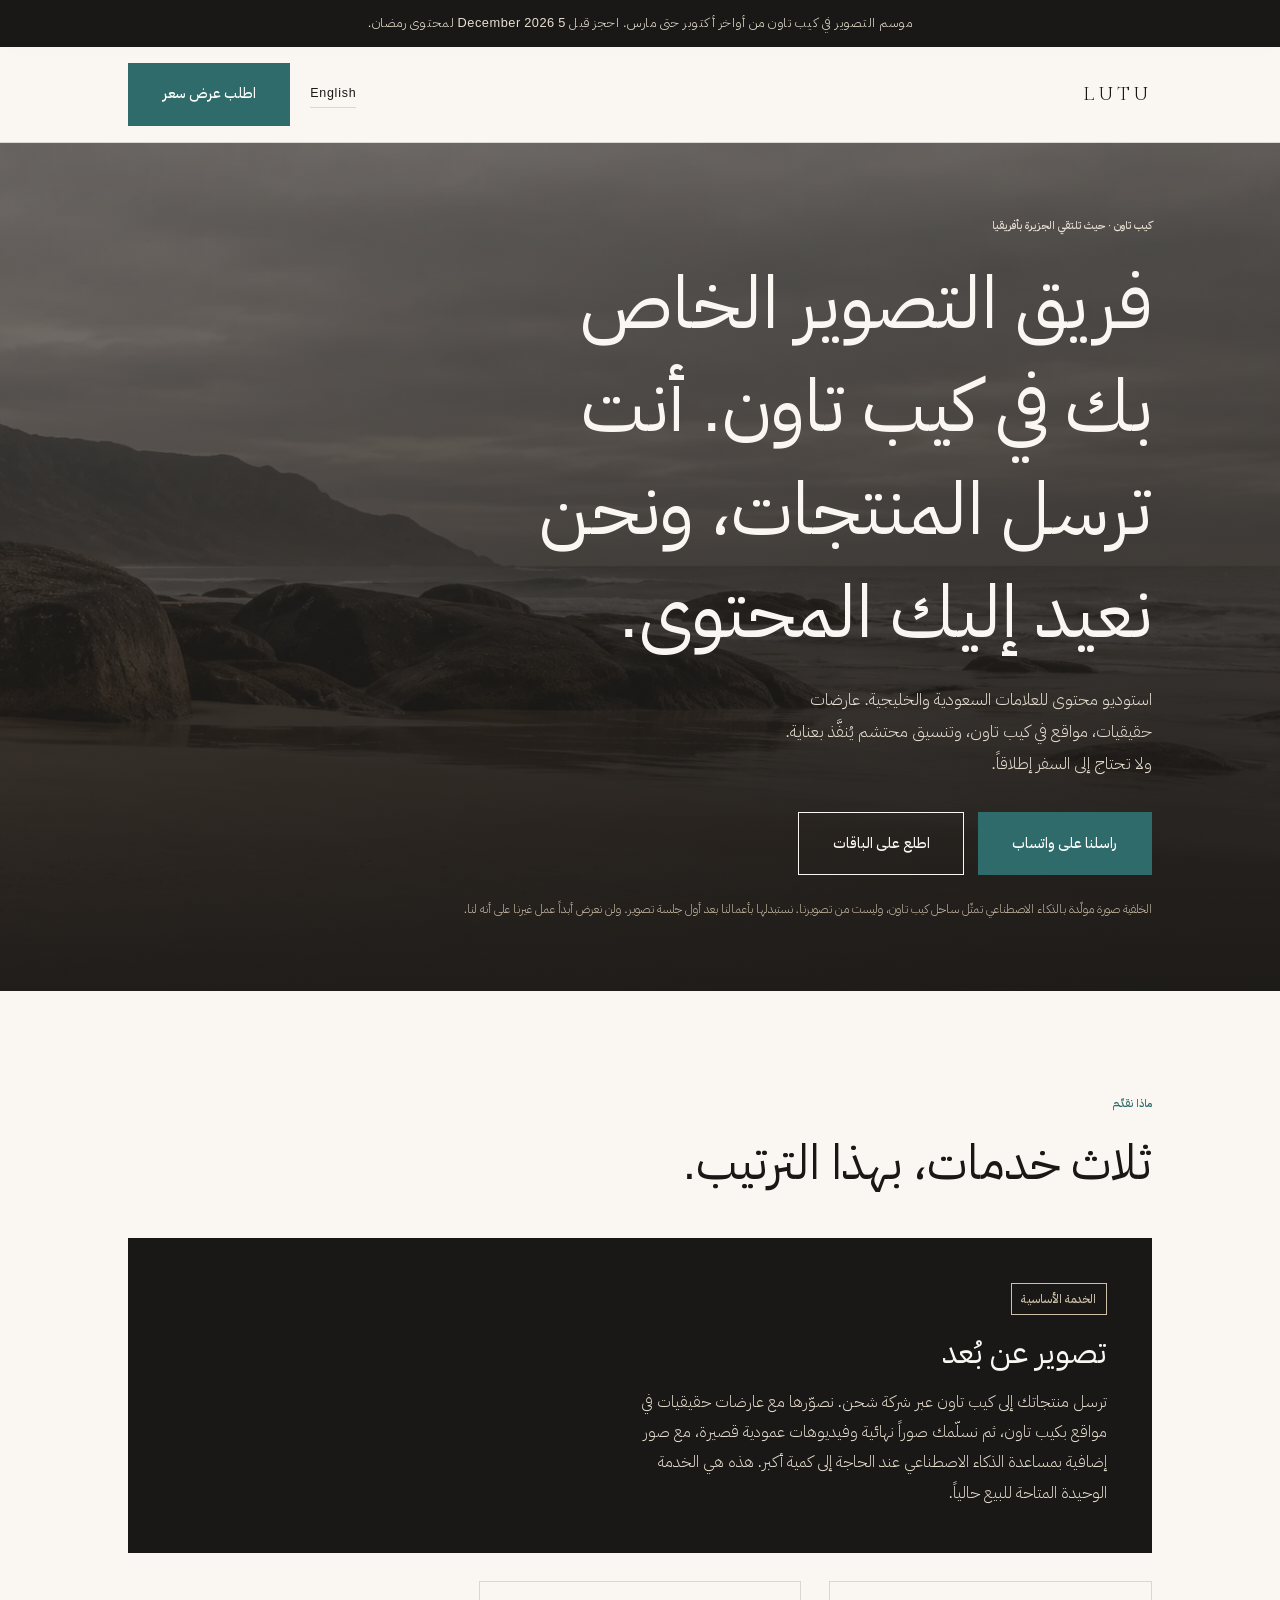
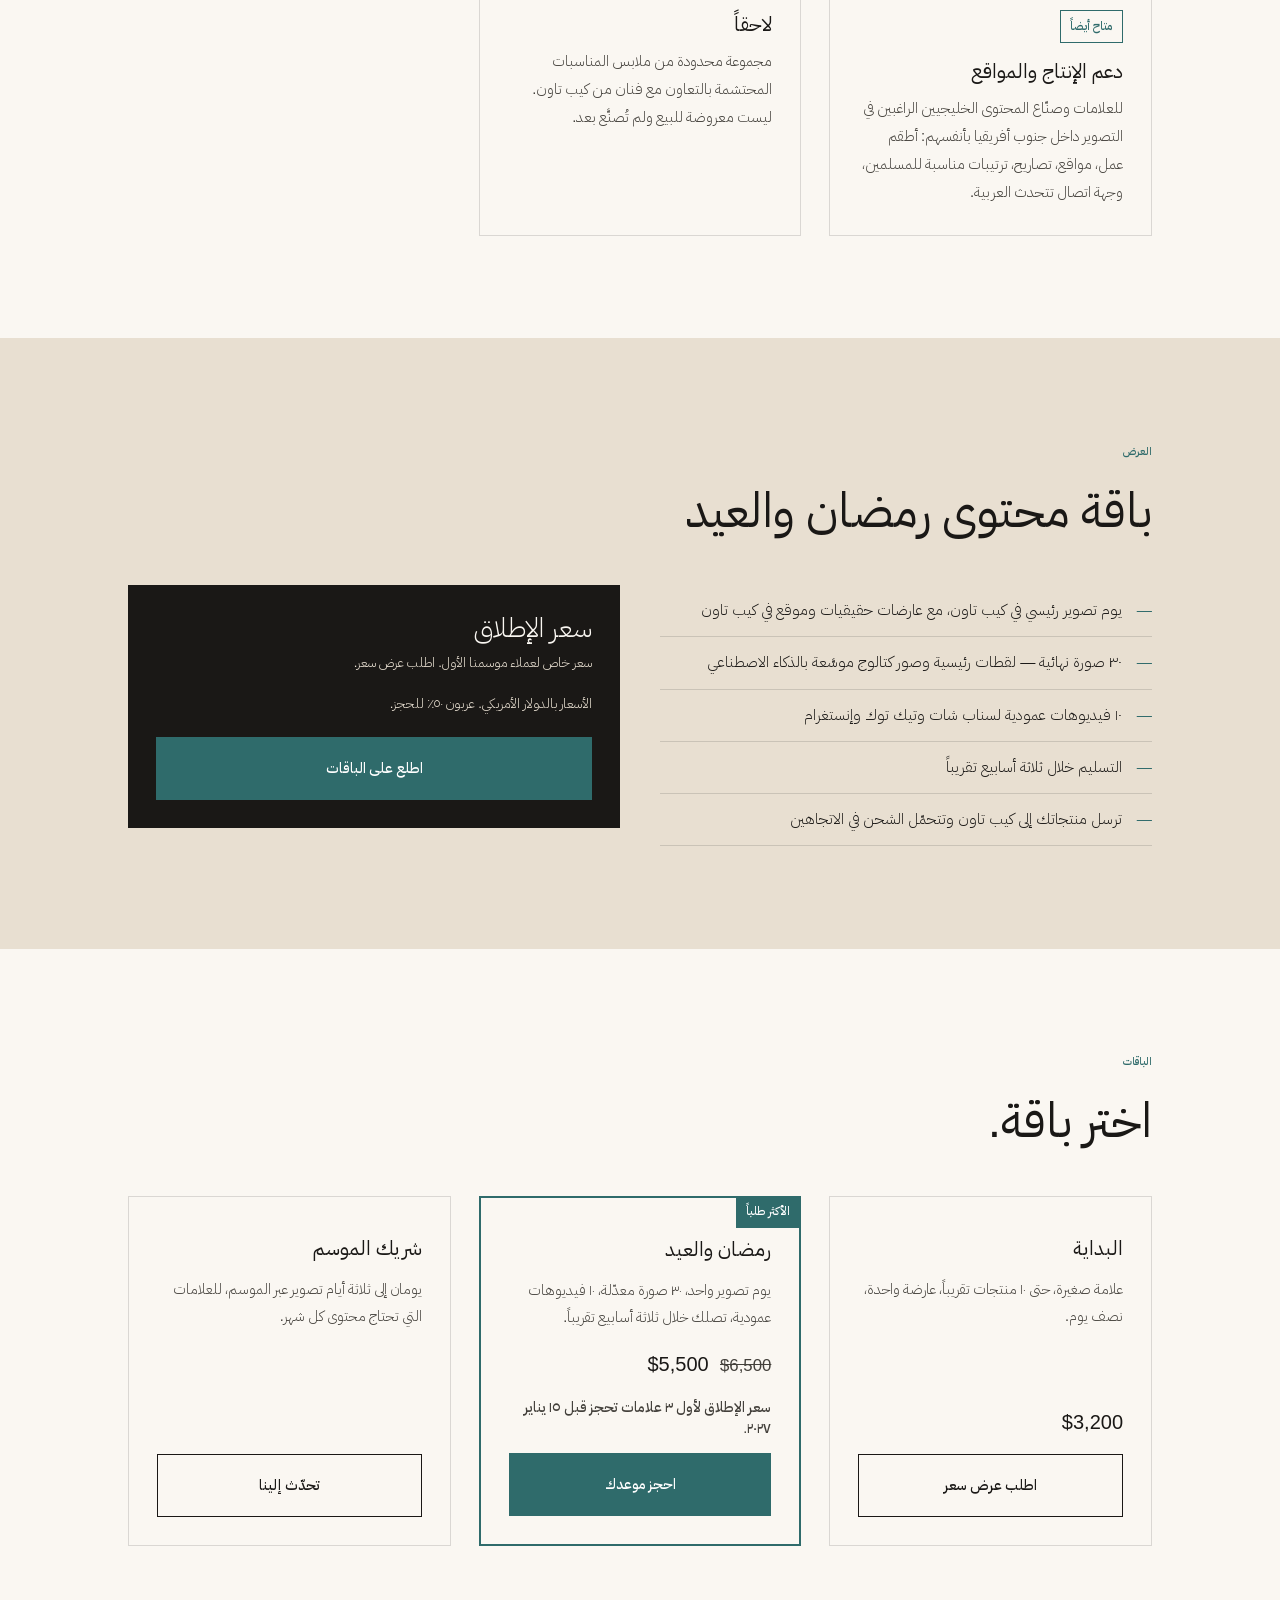
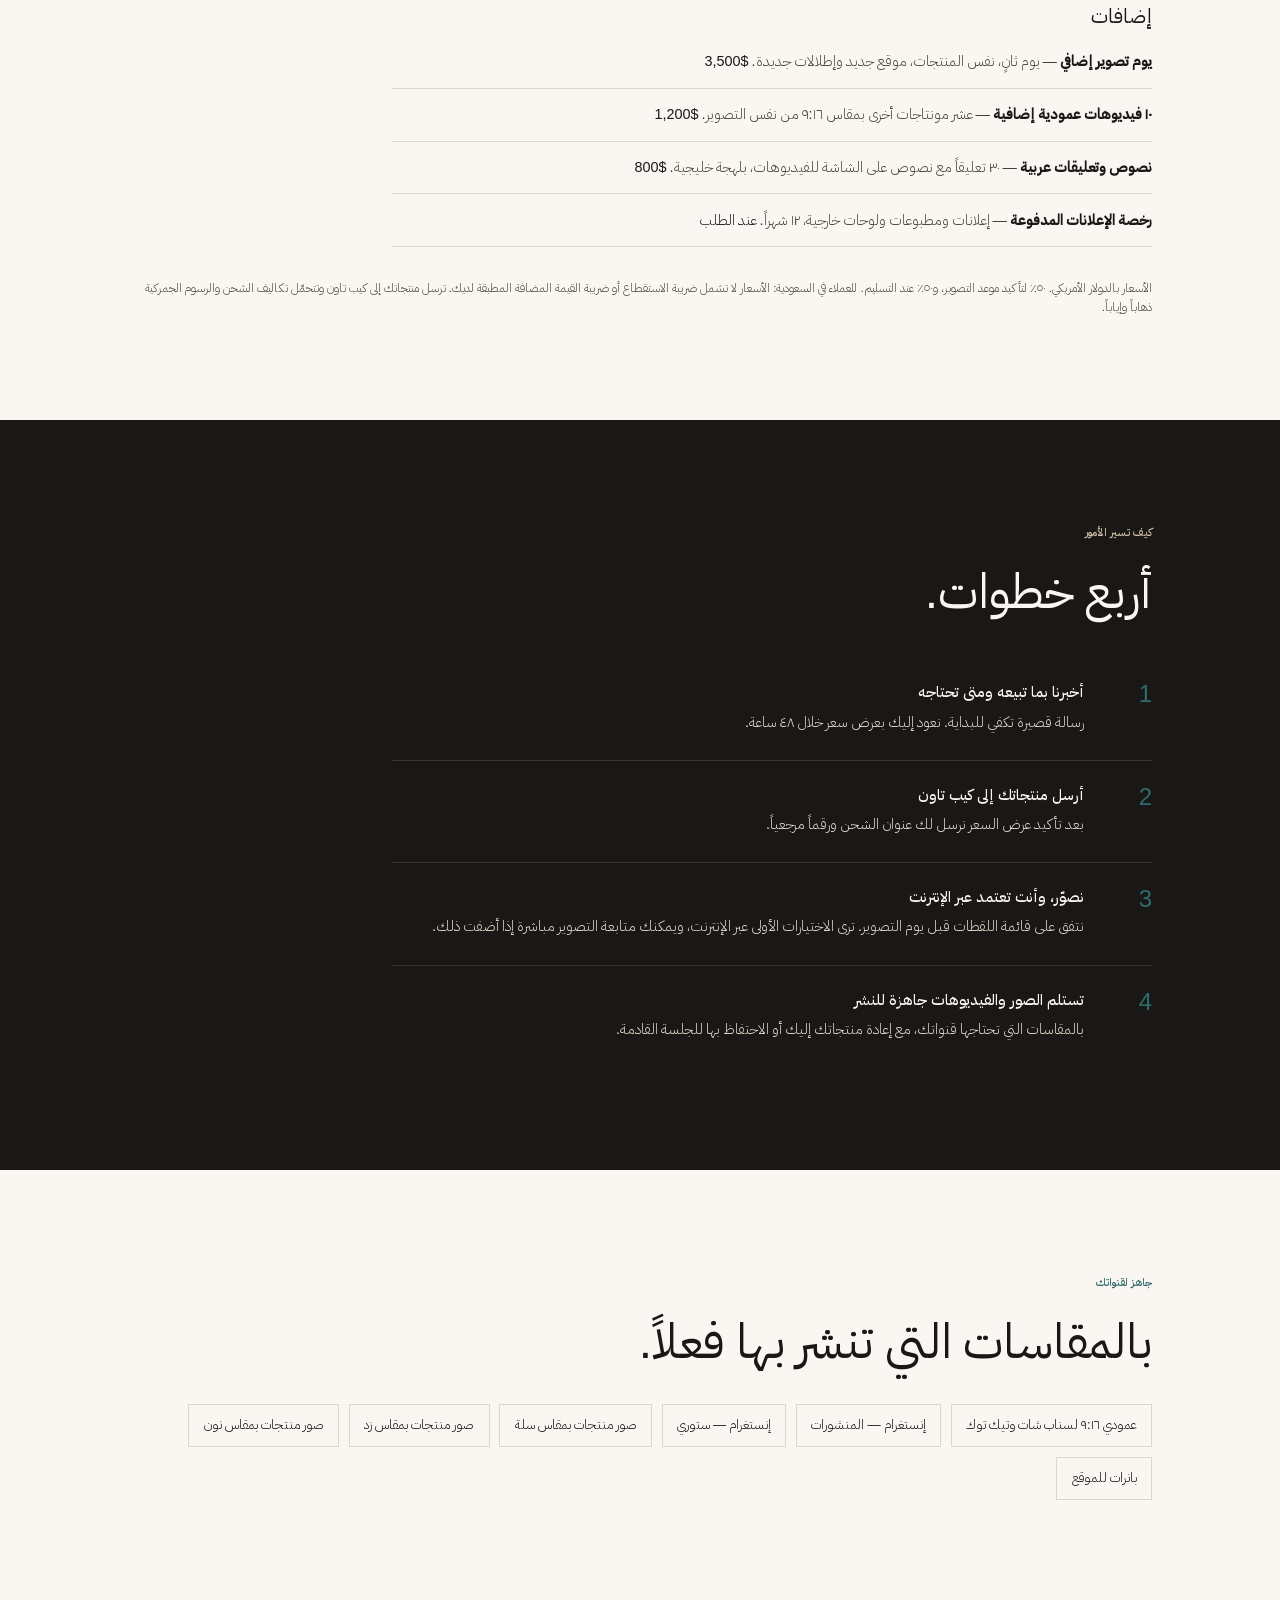
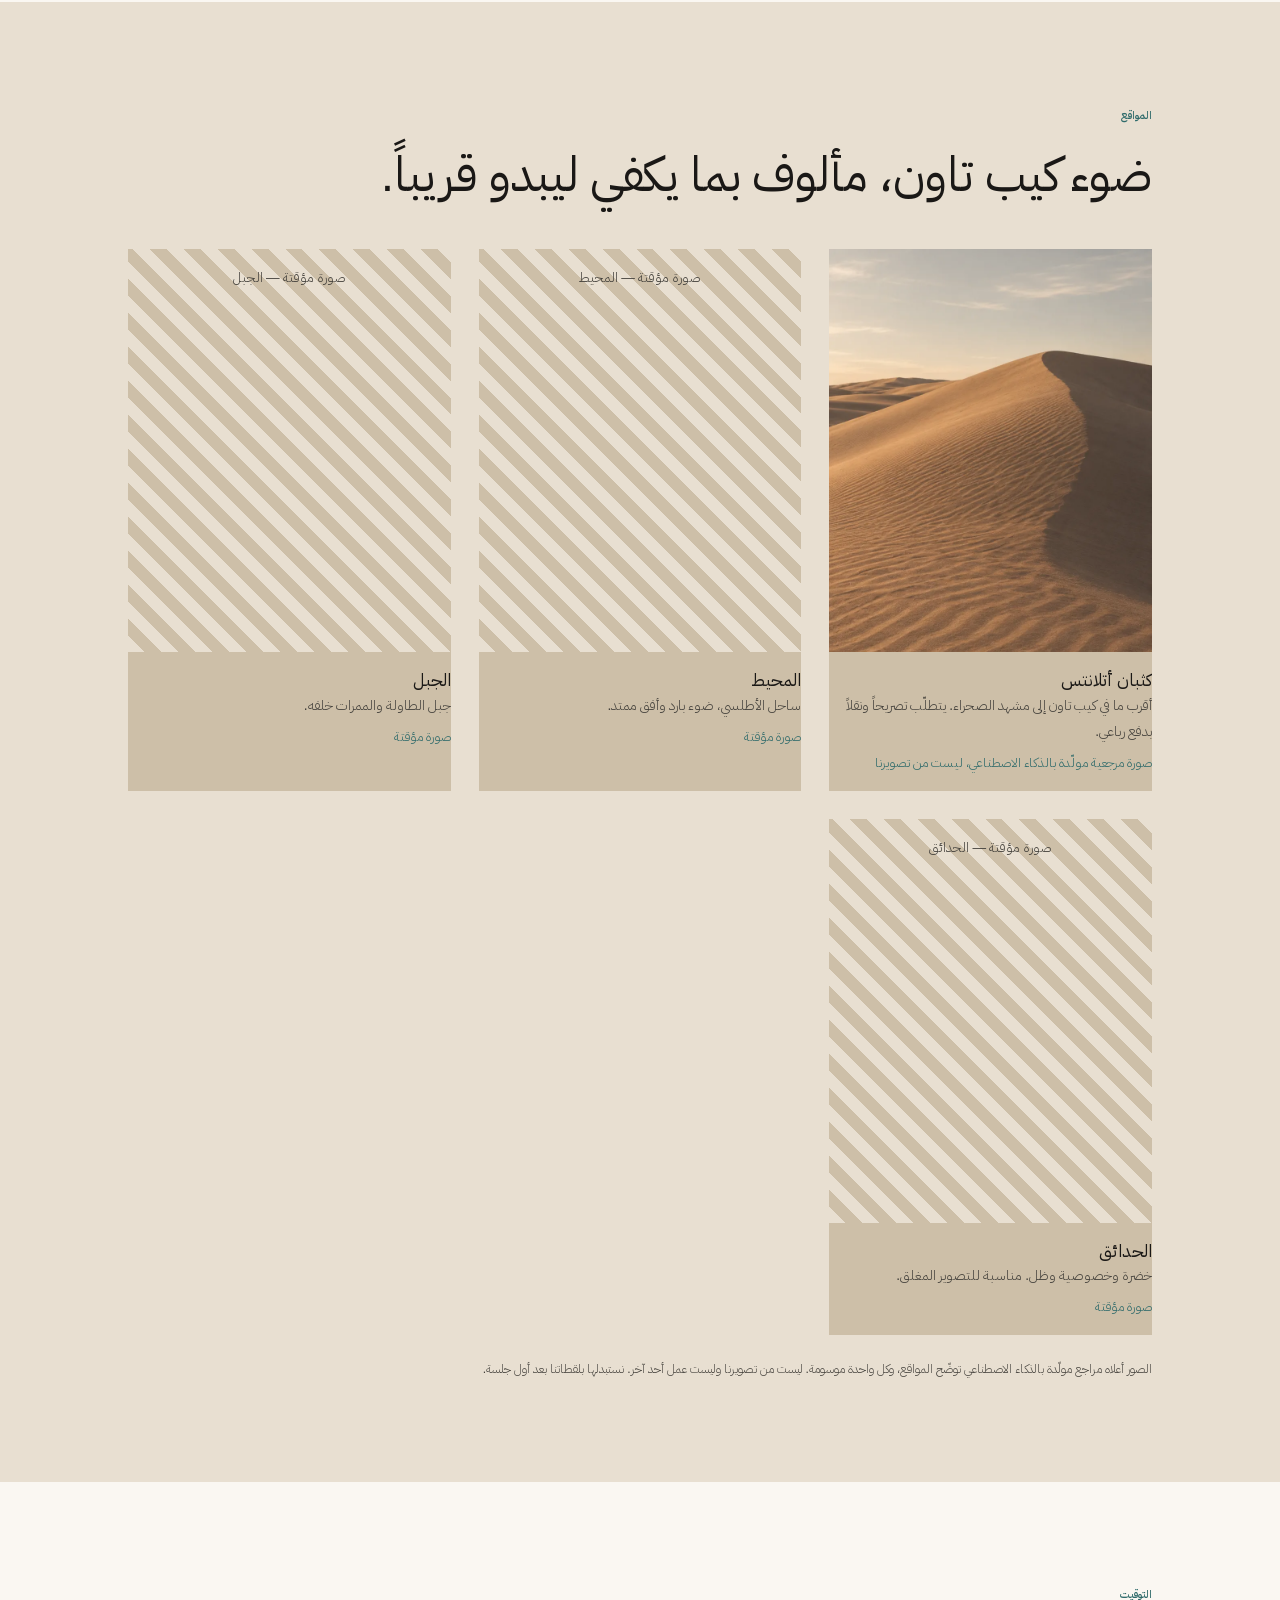
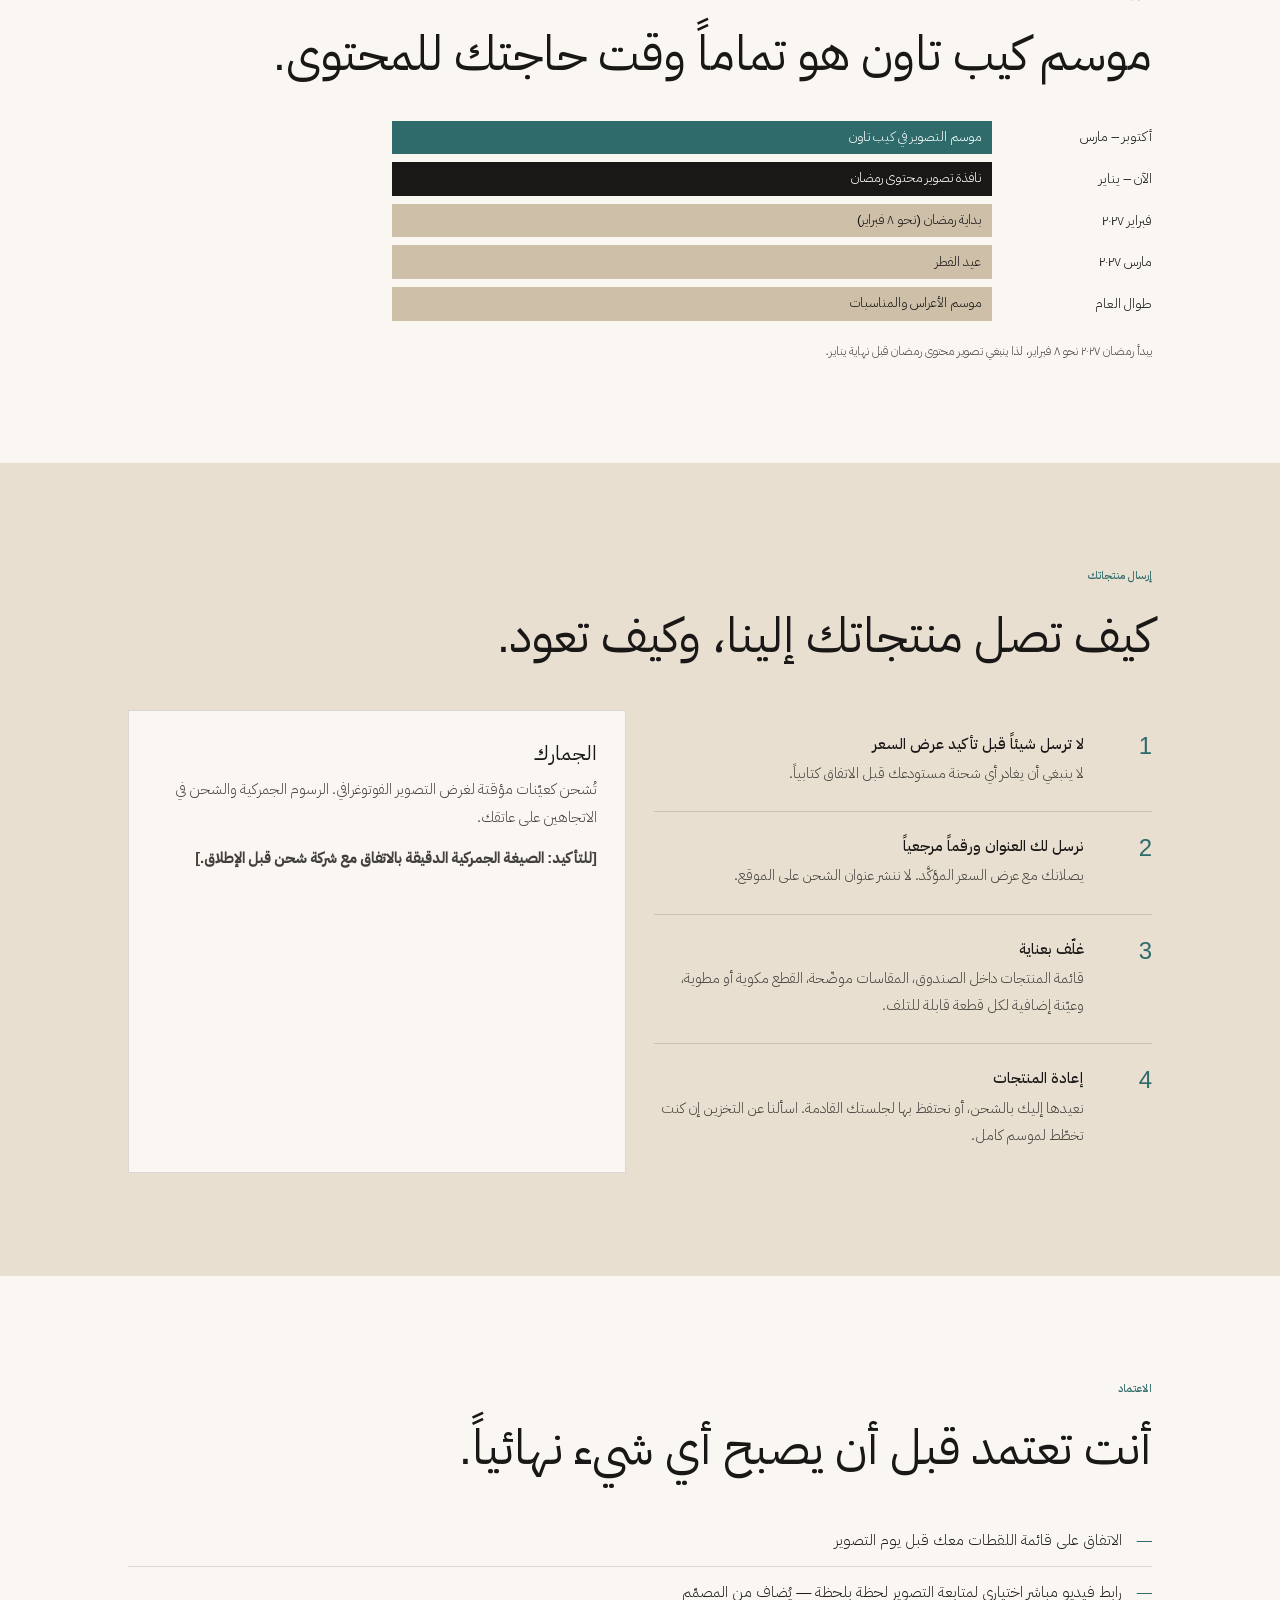
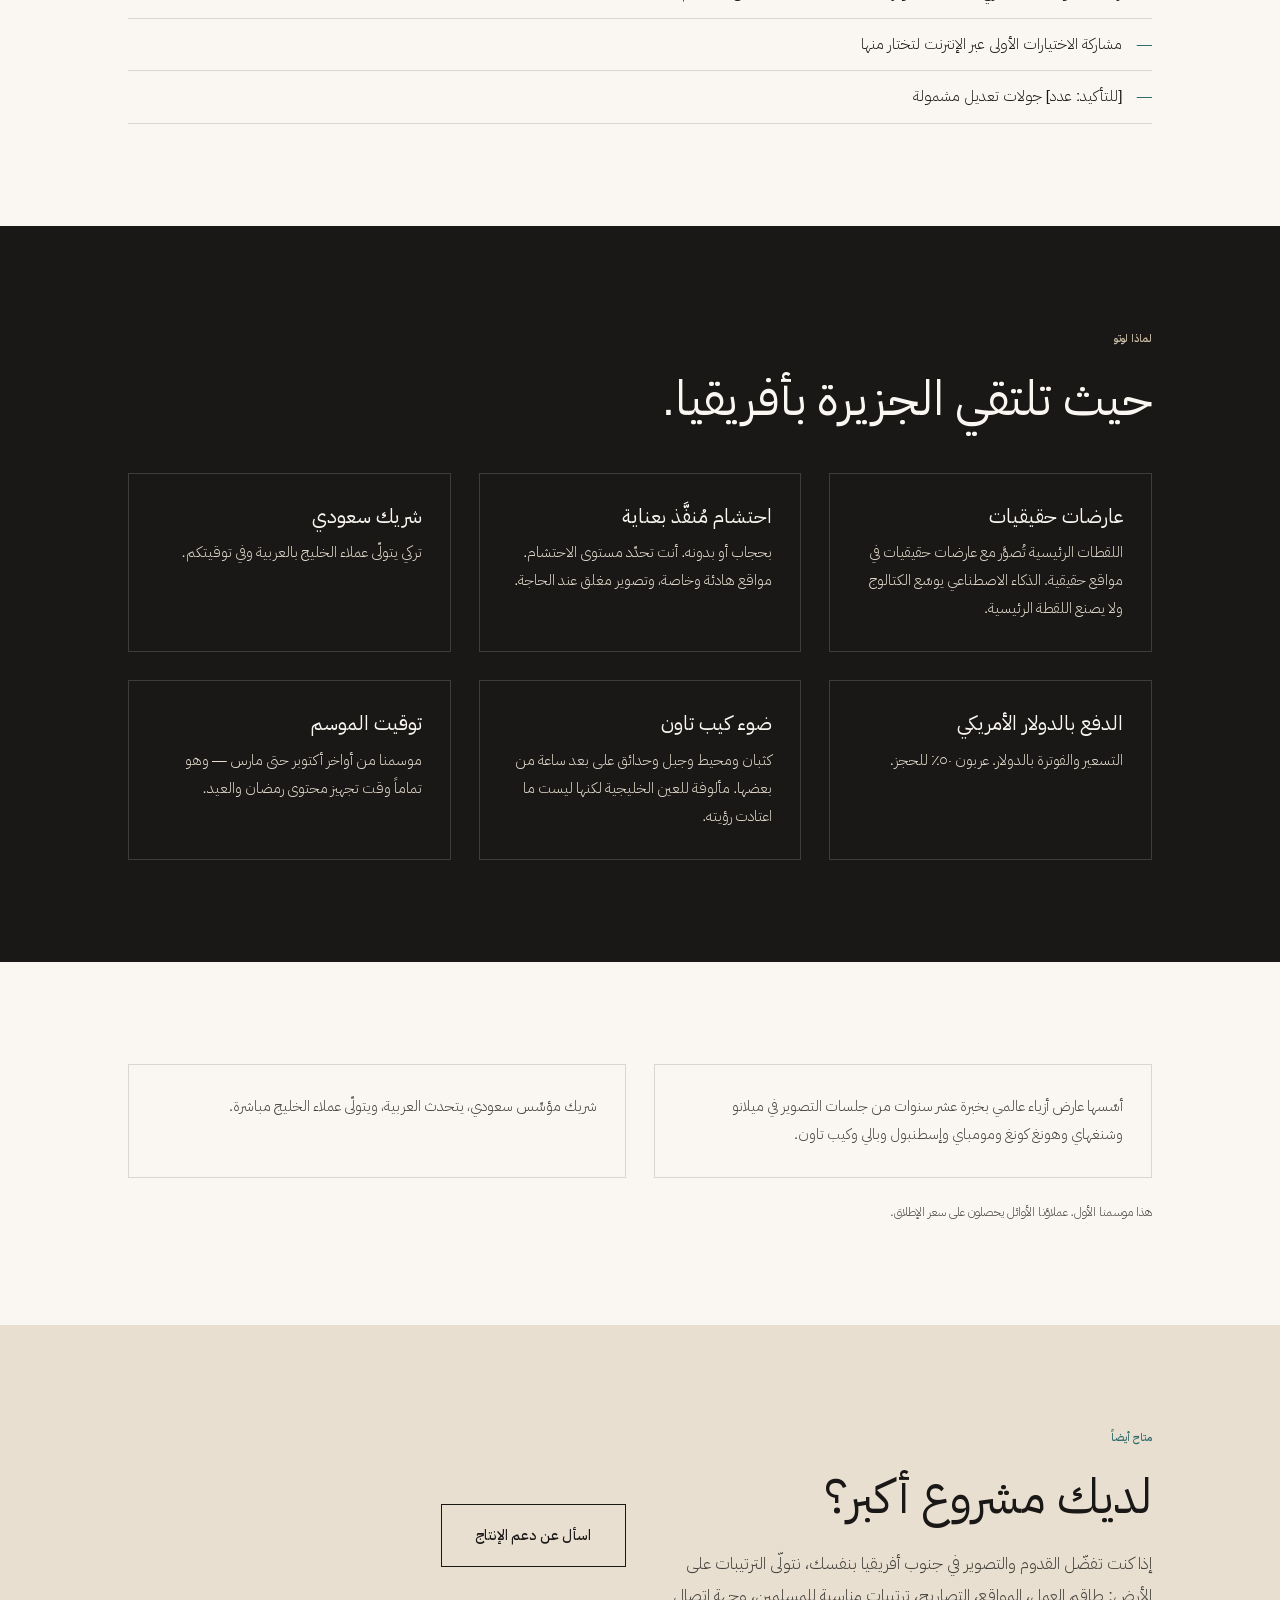
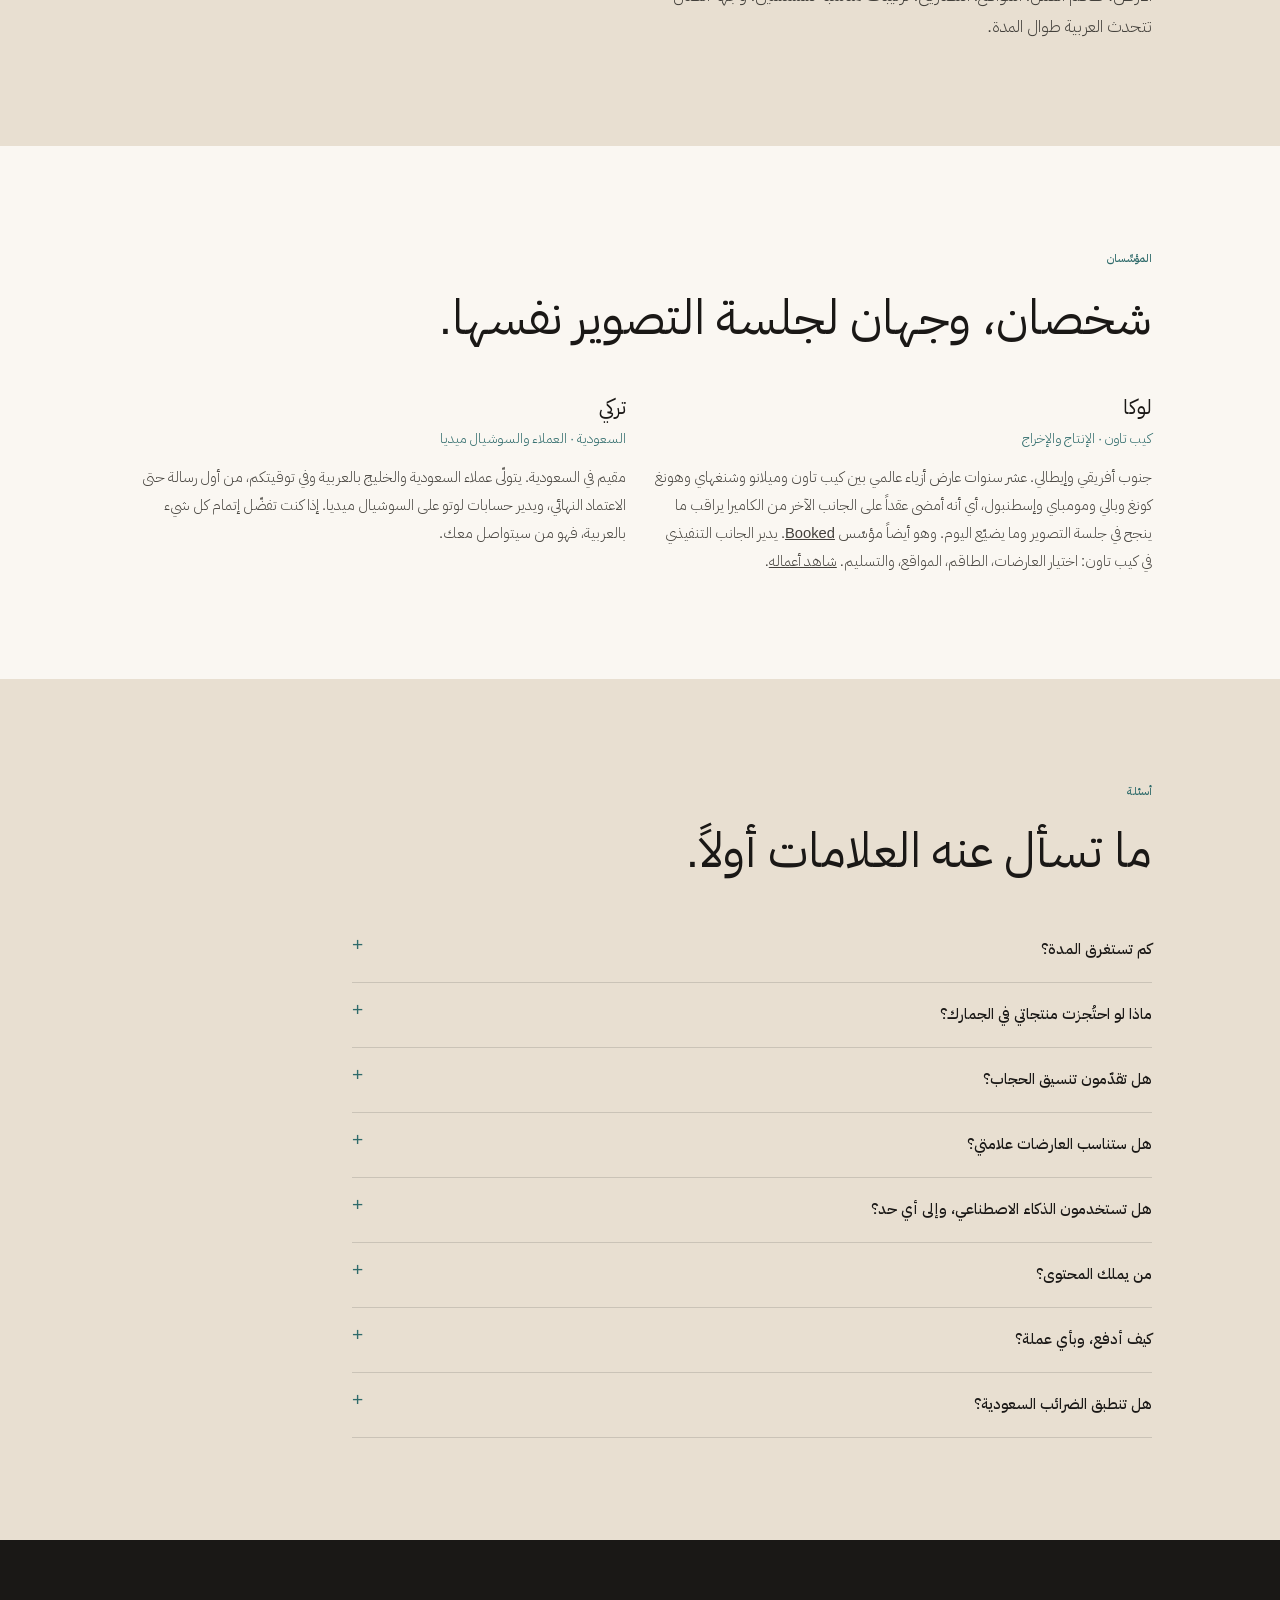
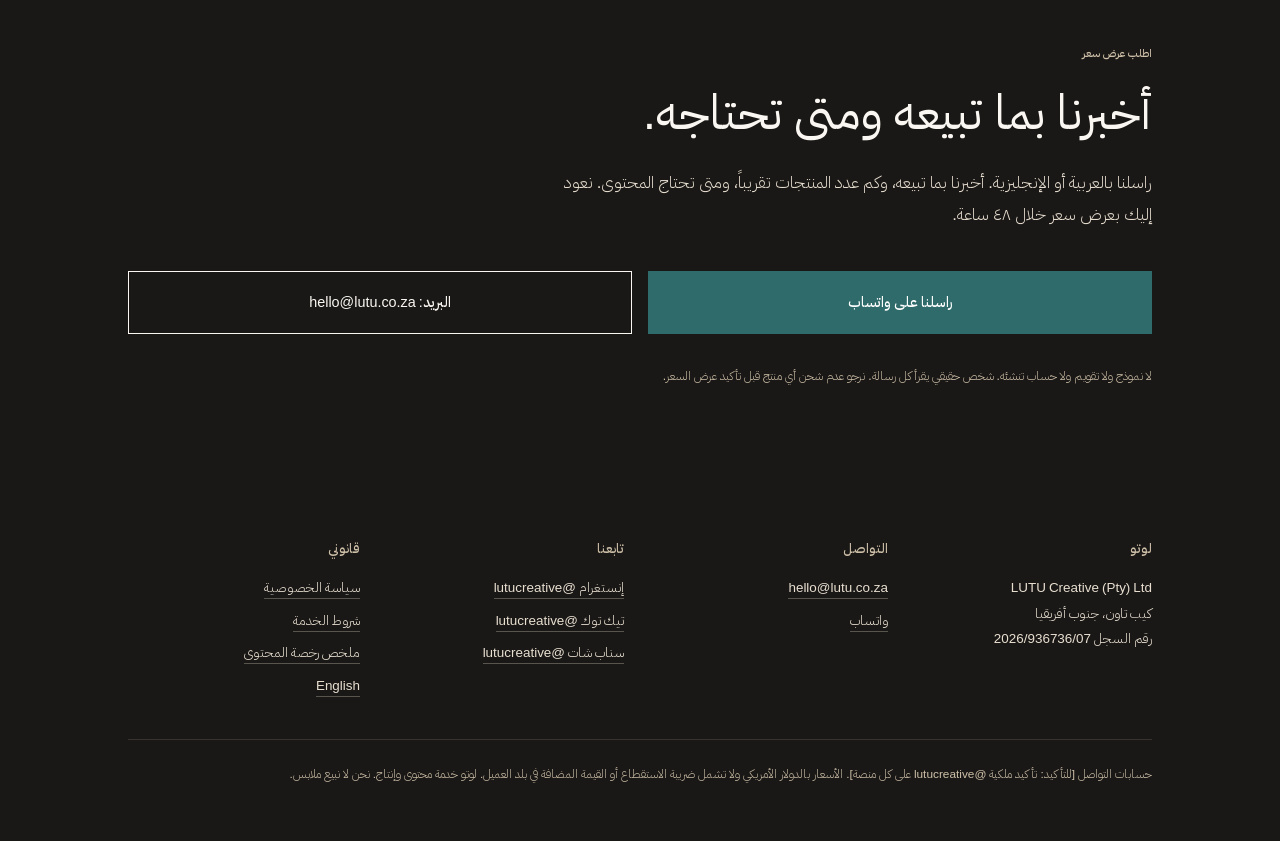
==== commit 4d594dbc: "Add hero, location and share-card images Three AI-generated reference images, converted to WebP and " ====
--- a/ar/index.html
+++ b/ar/index.html
@@ -17,7 +17,12 @@
 <meta property="og:site_name" content="LUTU">
 <meta property="og:title" content="لوتو — استوديو محتوى في كيب تاون للعلامات السعودية والخليجية">
 <meta property="og:description" content="أنت ترسل المنتجات. ونحن نعيد إليك المحتوى.">
+<meta property="og:image" content="https://lutu.co.za/assets/share-card.webp">
+<meta property="og:image:width" content="1200">
+<meta property="og:image:height" content="630">
+<meta property="og:image:alt" content="كثبان رملية قرب كيب تاون عند الغروب، وجبل الطاولة في الأفق.">
 <meta name="twitter:card" content="summary_large_image">
+<meta name="twitter:image" content="https://lutu.co.za/assets/share-card.webp">
 <meta name="robots" content="index,follow">
 <link rel="stylesheet" href="/css/style.css">
 </head>
@@ -41,7 +46,11 @@
 <main id="main">
 
 <section class="hero">
-  <div class="hero__media" aria-hidden="true" style="background:linear-gradient(200deg,#CDBFA8 0%,#8E8676 45%,#2E2A26 100%)"></div>
+  <div class="hero__media" aria-hidden="true">
+    <img src="/assets/hero-coast.webp"
+         srcset="/assets/hero-coast-900.webp 900w, /assets/hero-coast.webp 1600w"
+         sizes="100vw" width="1600" height="900" alt="" fetchpriority="high" decoding="async">
+  </div>
   <div class="wrap hero__inner">
     <span class="eyebrow" style="color:#E8DFD1">كيب تاون · حيث تلتقي الجزيرة بأفريقيا</span>
     <h1>فريق التصوير الخاص بك في كيب تاون. أنت ترسل المنتجات، ونحن نعيد إليك المحتوى.</h1>
@@ -50,7 +59,7 @@
       <a class="btn btn--primary" data-where="hero" href="https://wa.me/27824617739?text=%D9%85%D8%B1%D8%AD%D8%A8%D8%A7%D9%8B%20%D9%84%D9%88%D8%AA%D9%88%D8%8C%20%D8%A3%D9%88%D8%AF%20%D8%A7%D9%84%D8%AD%D8%B5%D9%88%D9%84%20%D8%B9%D9%84%D9%89%20%D8%B9%D8%B1%D8%B6%20%D8%B3%D8%B9%D8%B1">راسلنا على واتساب</a>
       <a class="btn btn--ghost" href="#packs" style="color:#FAF7F2;border-color:#FAF7F2">اطلع على الباقات</a>
     </div>
-    <p class="fine" style="margin-top:1.5rem;color:#CDBFA8">صورة مؤقتة — الصورة الرئيسية لاحقاً. لا نستخدم صوراً جاهزة ولا أعمال غيرنا.</p>
+    <p class="fine" style="margin-top:1.5rem;color:#CDBFA8">الخلفية صورة مولّدة بالذكاء الاصطناعي تمثّل ساحل كيب تاون، وليست من تصويرنا. نستبدلها بأعمالنا بعد أول جلسة تصوير. ولن نعرض أبداً عمل غيرنا على أنه لنا.</p>
   </div>
 </section>
 
@@ -175,12 +184,12 @@
     <span class="eyebrow">المواقع</span>
     <h2>ضوء كيب تاون، مألوف بما يكفي ليبدو قريباً.</h2>
     <div class="grid grid--3" style="margin-top:2.5rem">
-      <article class="loc"><div class="ph">صورة مؤقتة — كثبان أتلانتس</div><div class="loc__body"><h3>كثبان أتلانتس</h3><p>أقرب ما في كيب تاون إلى مشهد الصحراء. يتطلّب تصريحاً ونقلاً بدفع رباعي.</p><span class="ph-label">صورة مؤقتة</span></div></article>
+      <article class="loc"><img class="loc__img" src="/assets/loc-dunes.webp" width="800" height="1200" loading="lazy" decoding="async" alt="حافة كثيب رملي في ضوء منخفض، مع تعرّجات الرمل."><div class="loc__body"><h3>كثبان أتلانتس</h3><p>أقرب ما في كيب تاون إلى مشهد الصحراء. يتطلّب تصريحاً ونقلاً بدفع رباعي.</p><span class="ph-label">صورة مرجعية مولّدة بالذكاء الاصطناعي، ليست من تصويرنا</span></div></article>
       <article class="loc"><div class="ph">صورة مؤقتة — المحيط</div><div class="loc__body"><h3>المحيط</h3><p>ساحل الأطلسي، ضوء بارد وأفق ممتد.</p><span class="ph-label">صورة مؤقتة</span></div></article>
       <article class="loc"><div class="ph">صورة مؤقتة — الجبل</div><div class="loc__body"><h3>الجبل</h3><p>جبل الطاولة والممرات خلفه.</p><span class="ph-label">صورة مؤقتة</span></div></article>
       <article class="loc"><div class="ph">صورة مؤقتة — الحدائق</div><div class="loc__body"><h3>الحدائق</h3><p>خضرة وخصوصية وظل. مناسبة للتصوير المغلق.</p><span class="ph-label">صورة مؤقتة</span></div></article>
     </div>
-    <p class="fine" style="margin-top:1.5rem">كل الصور أعلاه مؤقتة وموسومة كذلك. لا نعرض أعمالاً ليست لنا.</p>
+    <p class="fine" style="margin-top:1.5rem">الصور أعلاه مراجع مولّدة بالذكاء الاصطناعي توضّح المواقع، وكل واحدة موسومة. ليست من تصويرنا وليست عمل أحد آخر. نستبدلها بلقطاتنا بعد أول جلسة.</p>
   </div>
 </section>
 
--- a/css/style.css
+++ b/css/style.css
@@ -94,6 +94,8 @@
 .hero{position:relative;min-height:clamp(520px,82svh,760px);display:flex;align-items:flex-end;background:var(--sand-deep)}
 .hero__media{position:absolute;inset:0;overflow:hidden}
 .hero__media img{width:100%;height:100%;object-fit:cover}
+/* scrim: keeps white hero type legible over a pale photograph */
+.hero__media::after{content:"";position:absolute;inset:0;background:linear-gradient(160deg,rgba(26,24,22,.35) 0%,rgba(26,24,22,.55) 45%,rgba(26,24,22,.8) 100%)}
 .hero::after{content:'';position:absolute;inset:0;background:linear-gradient(to top,rgba(26,24,22,.88) 0%,rgba(26,24,22,.45) 45%,rgba(26,24,22,.2) 100%)}
 .hero__inner{position:relative;z-index:1;color:var(--offwhite);padding-block:clamp(2.5rem,6vw,4.5rem);width:100%}
 .hero h1{color:var(--offwhite);max-width:18ch;margin-bottom:1.25rem}
@@ -161,7 +163,7 @@
 
 /* ---------- locations ---------- */
 .loc{position:relative;overflow:hidden;background:var(--sand-deep)}
-.loc img,.loc .ph{aspect-ratio:4/5;width:100%;object-fit:cover;display:block}
+.loc img,.loc .ph{aspect-ratio:4/5;width:100%;height:auto;object-fit:cover;display:block}
 .ph{display:grid;place-items:center;background:repeating-linear-gradient(45deg,var(--sand) 0 12px,var(--sand-deep) 12px 24px);color:var(--ink-soft);font-size:.72rem;letter-spacing:.14em;text-transform:uppercase;text-align:center;padding:1rem}
 [dir="rtl"] .ph{letter-spacing:0;font-size:.85rem}
 .loc__body{padding:1rem 0}
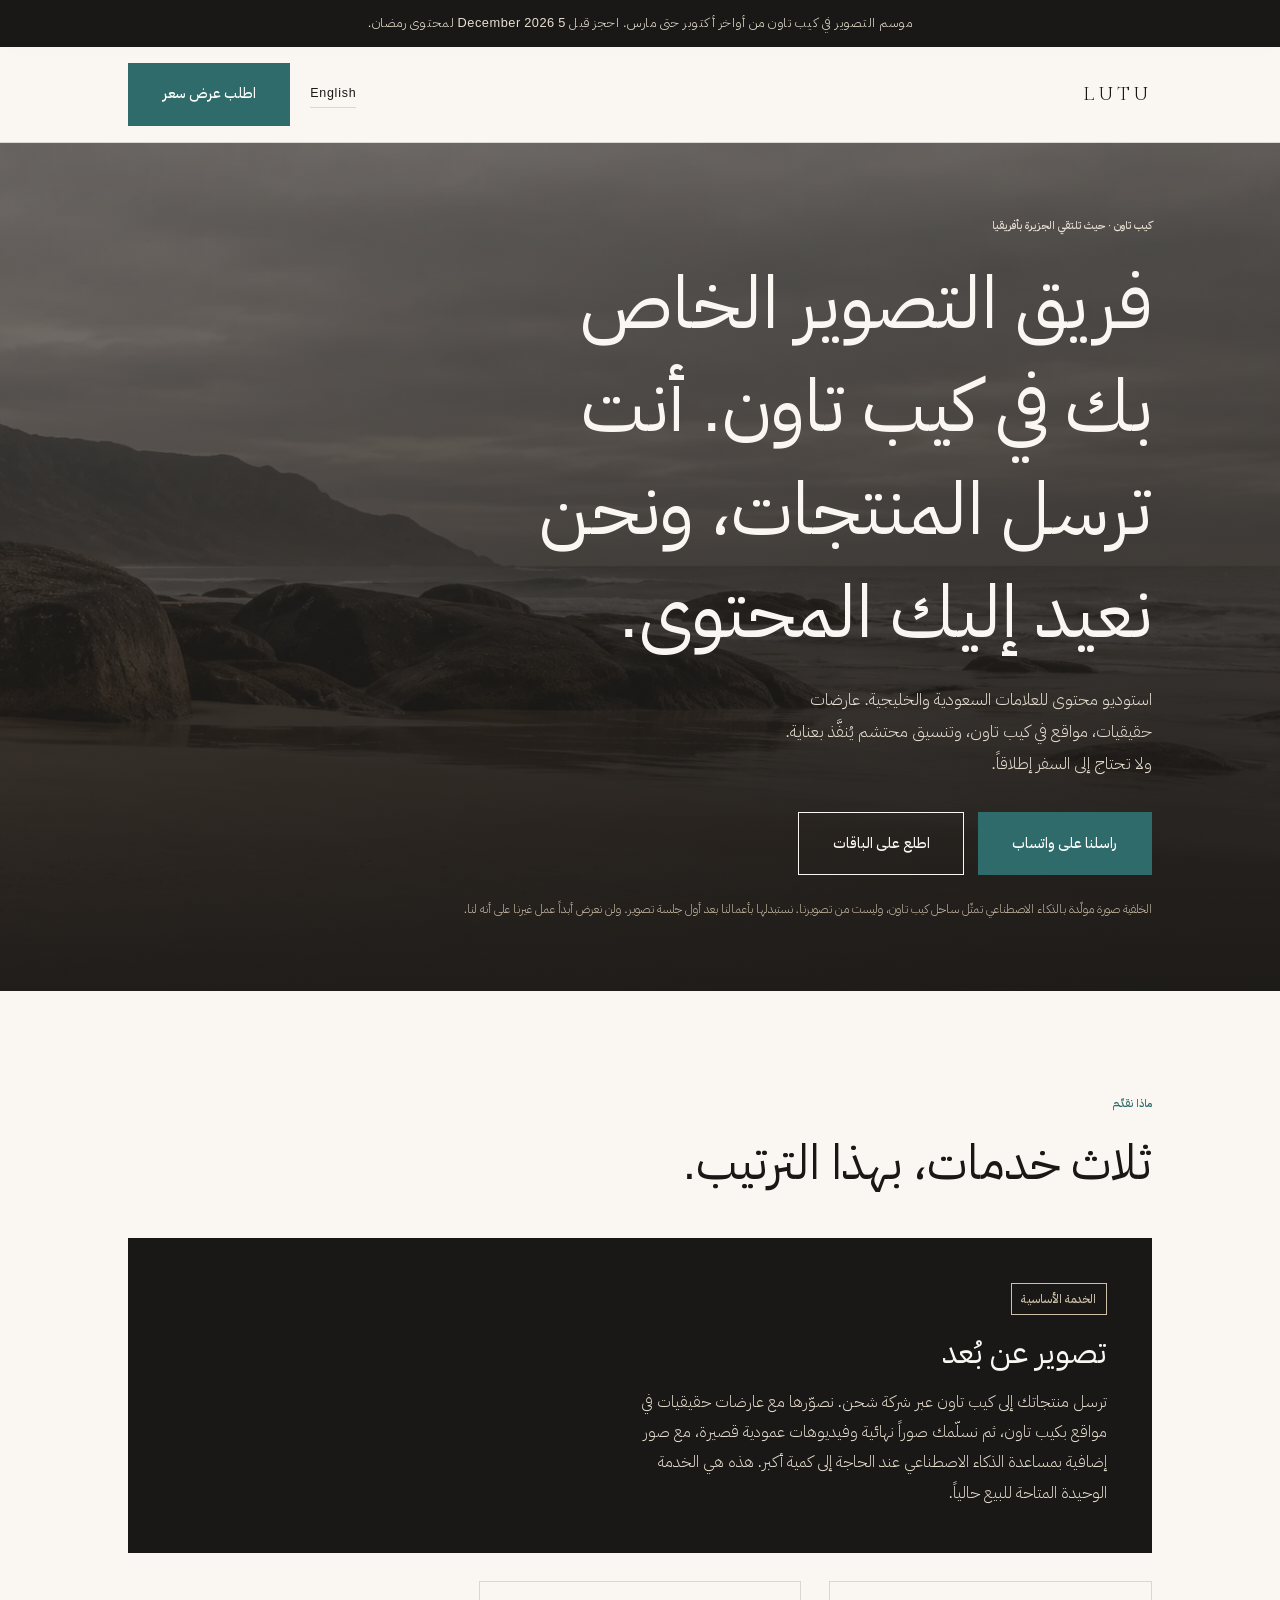
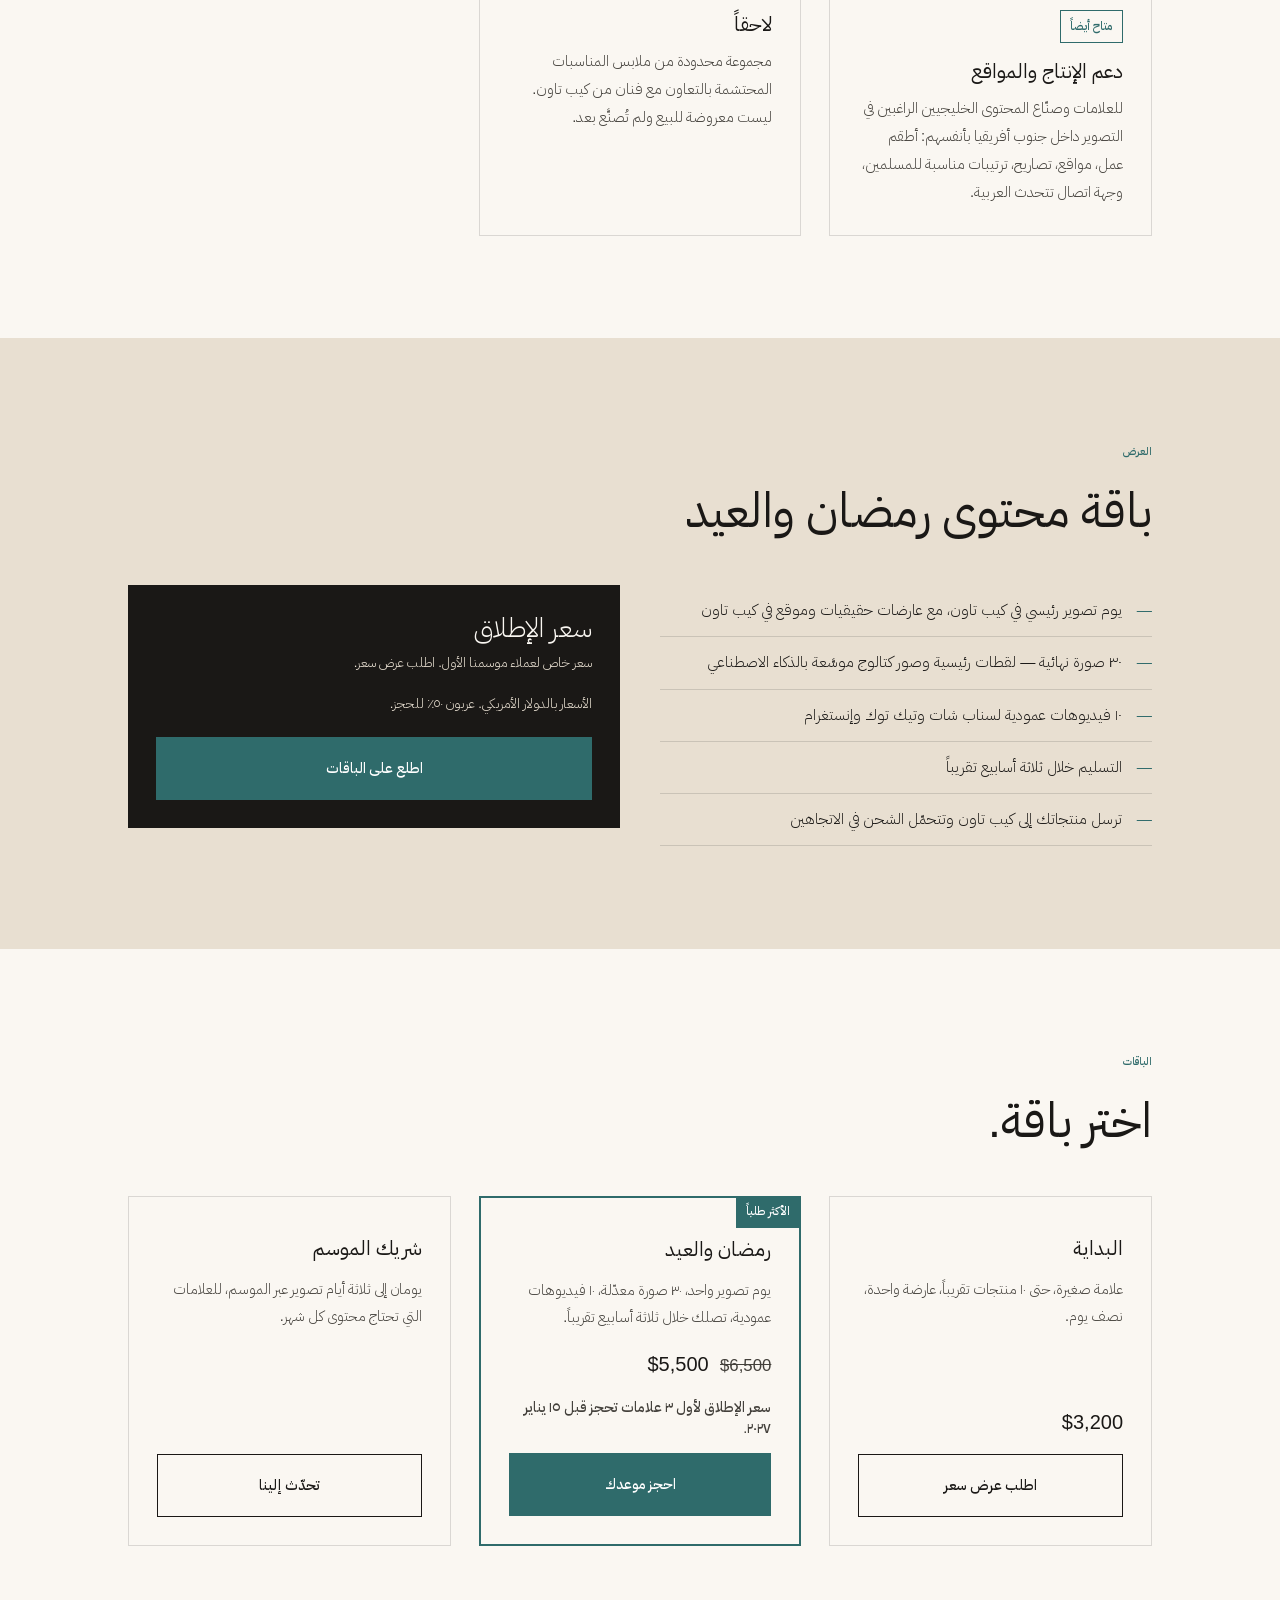
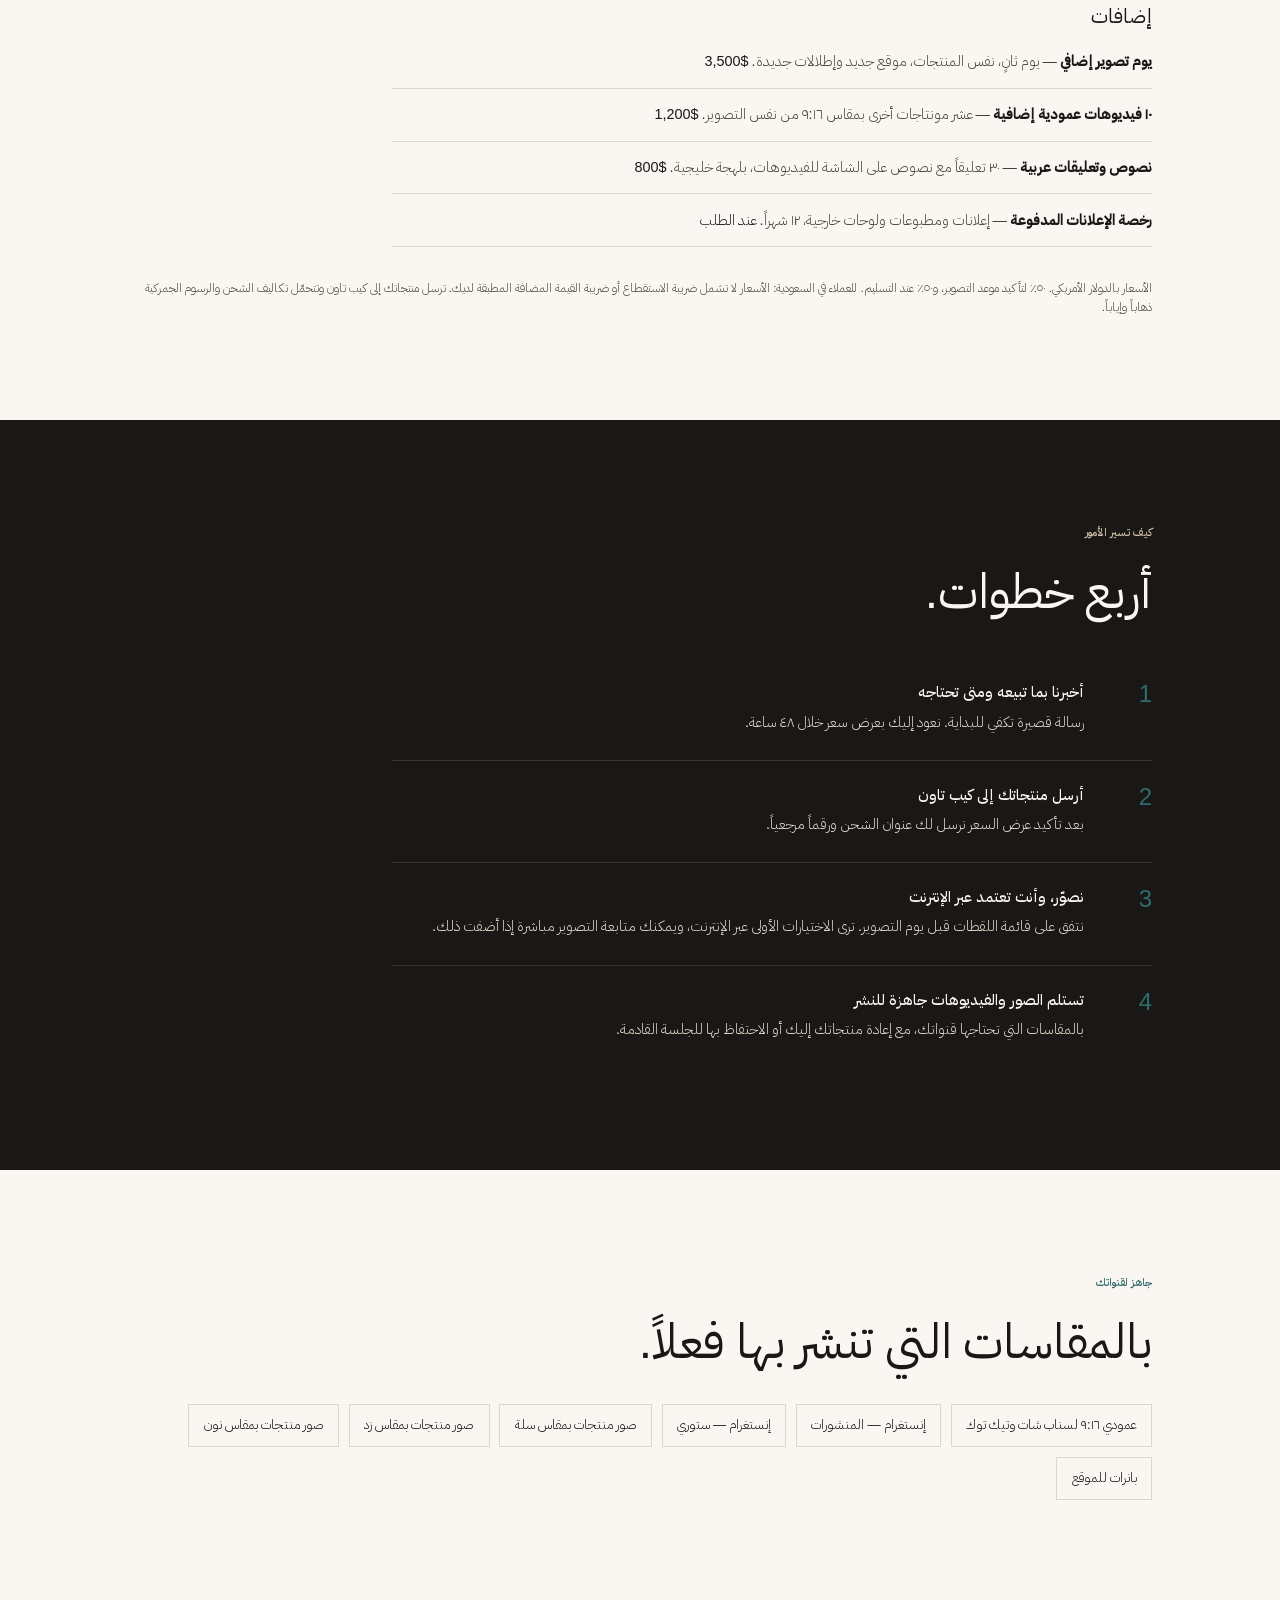
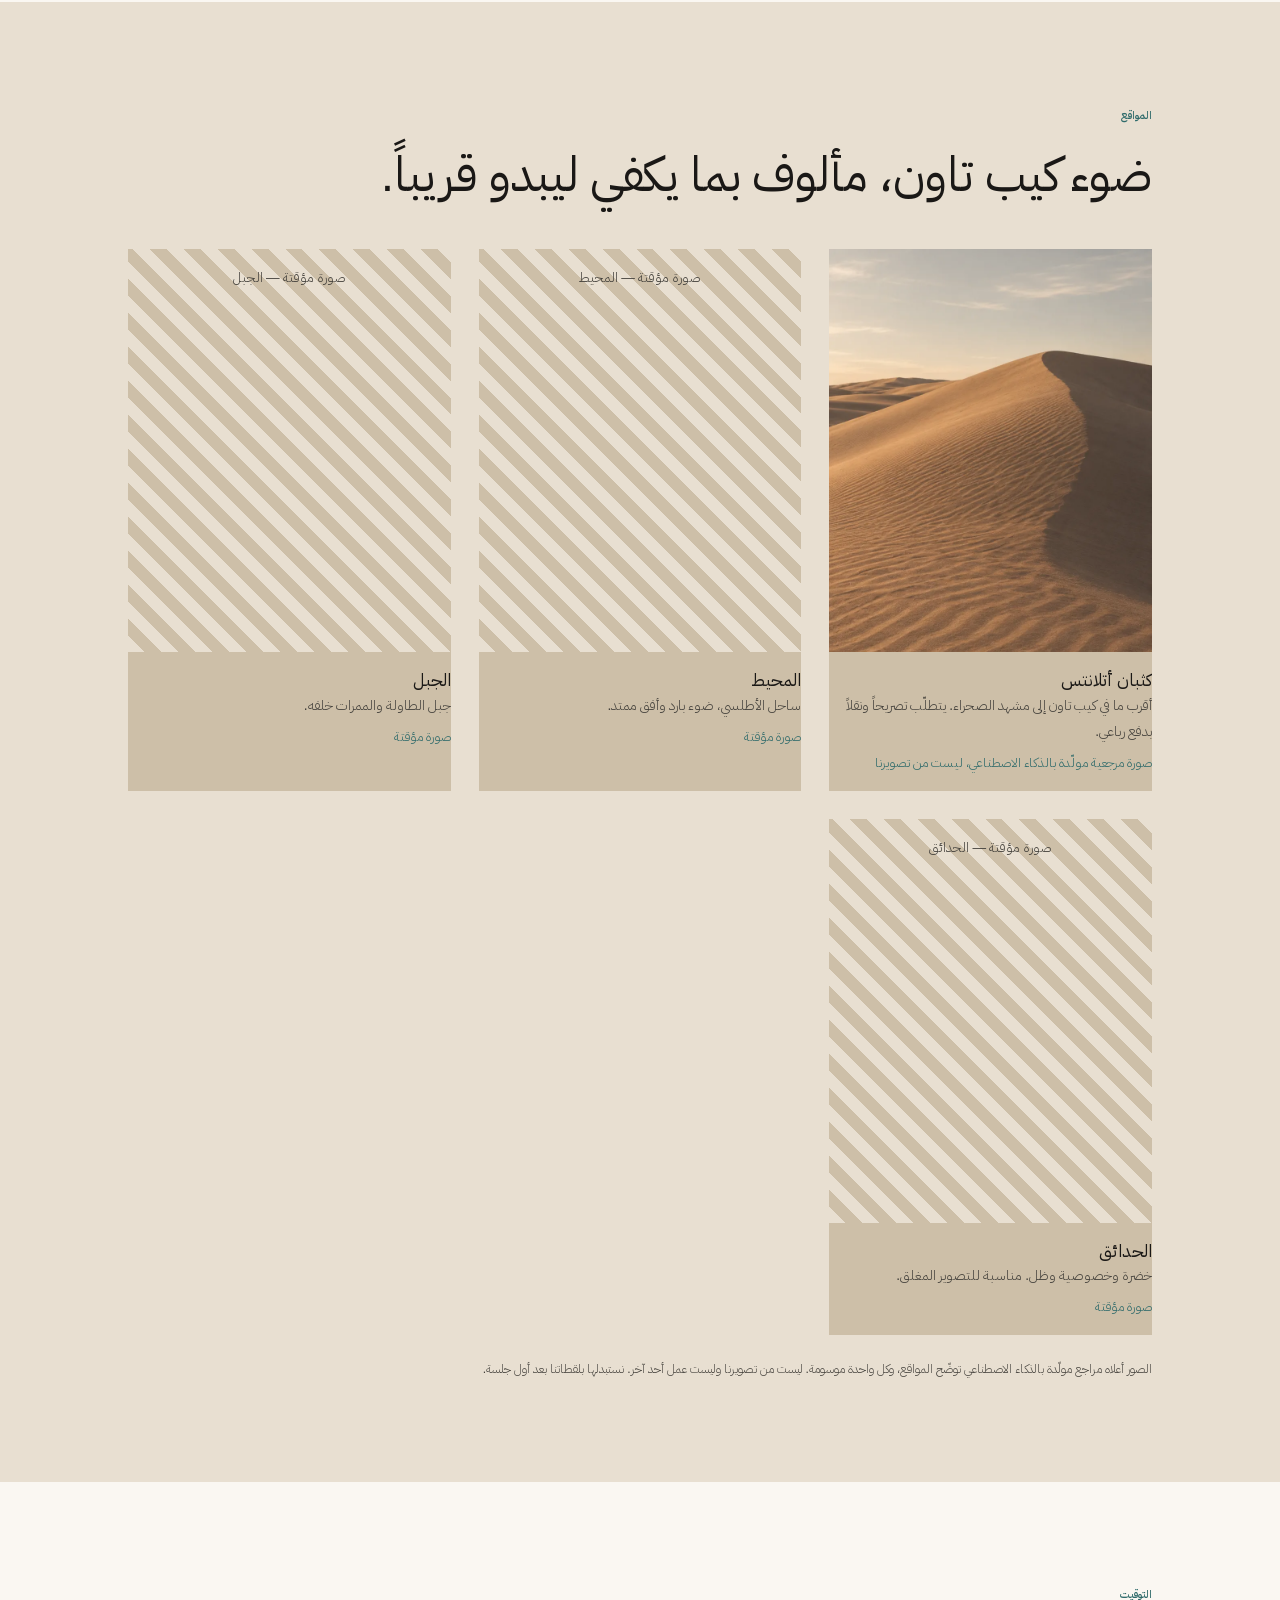
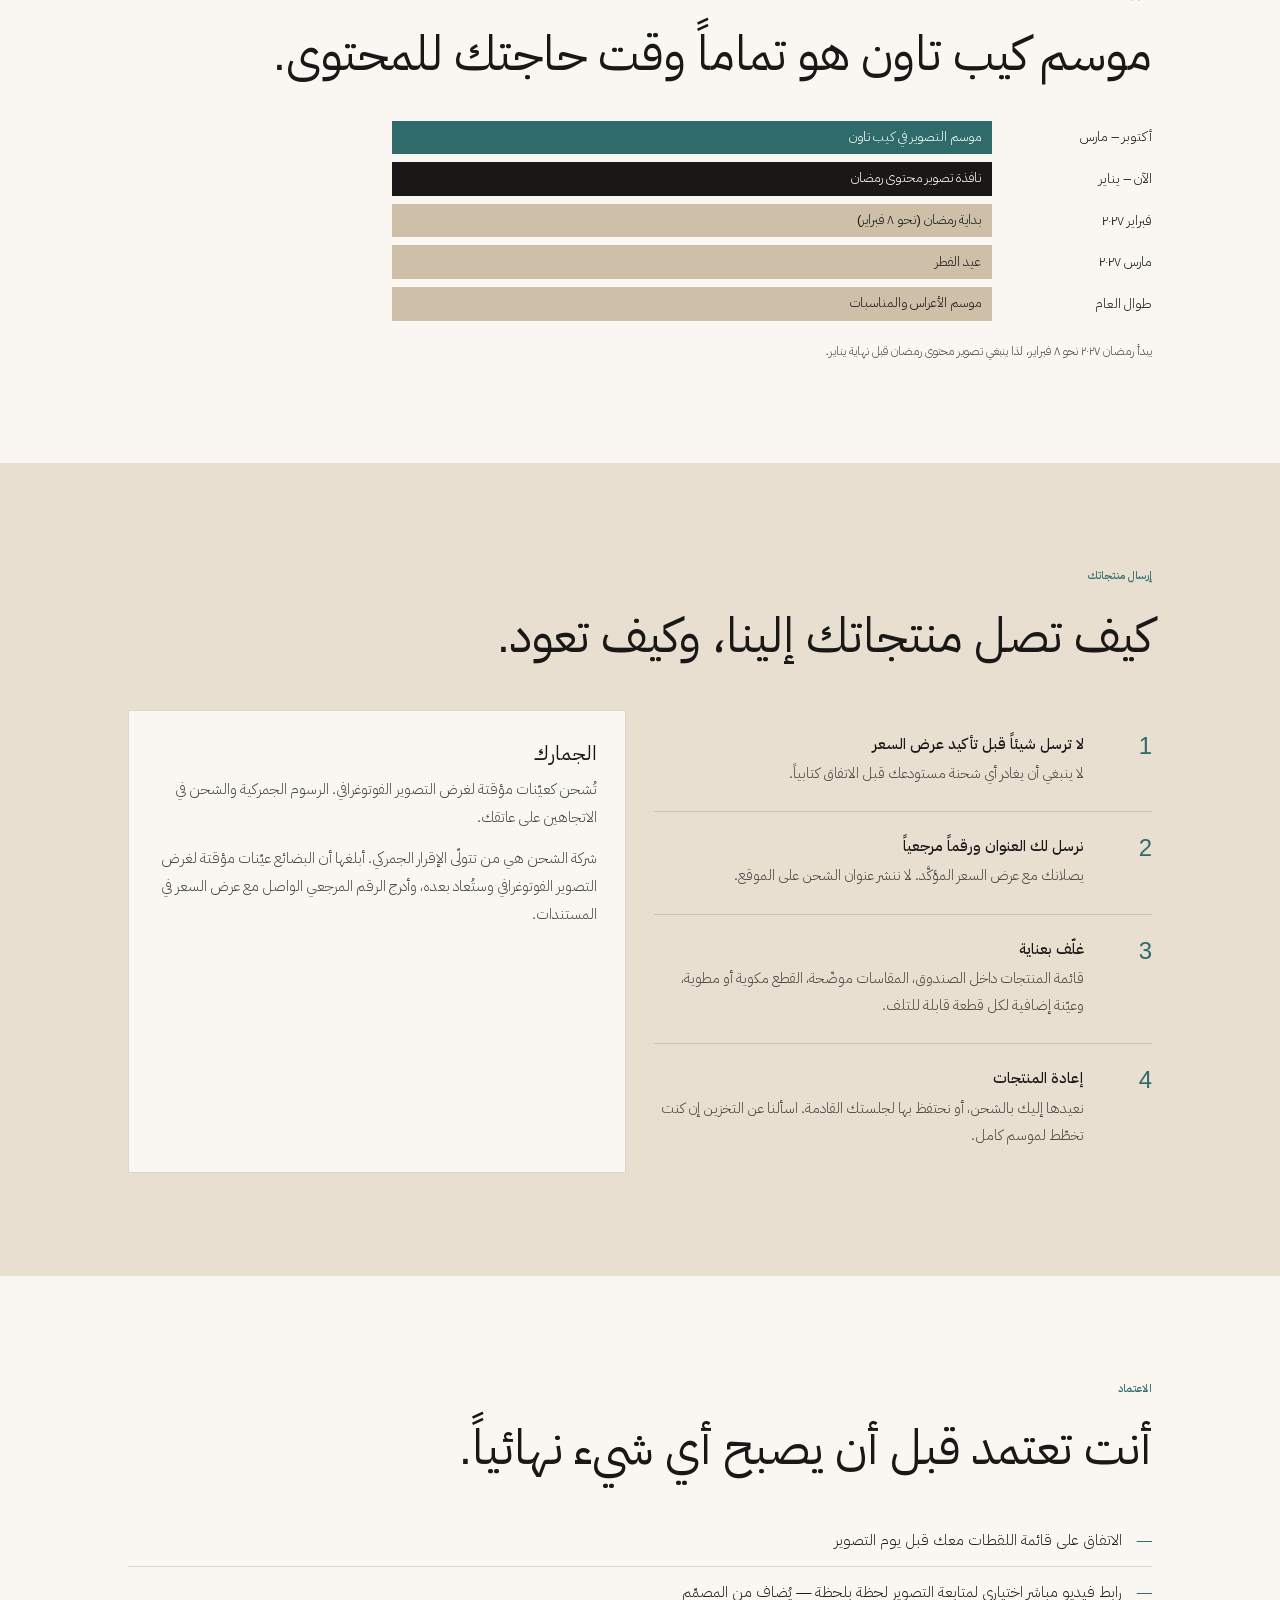
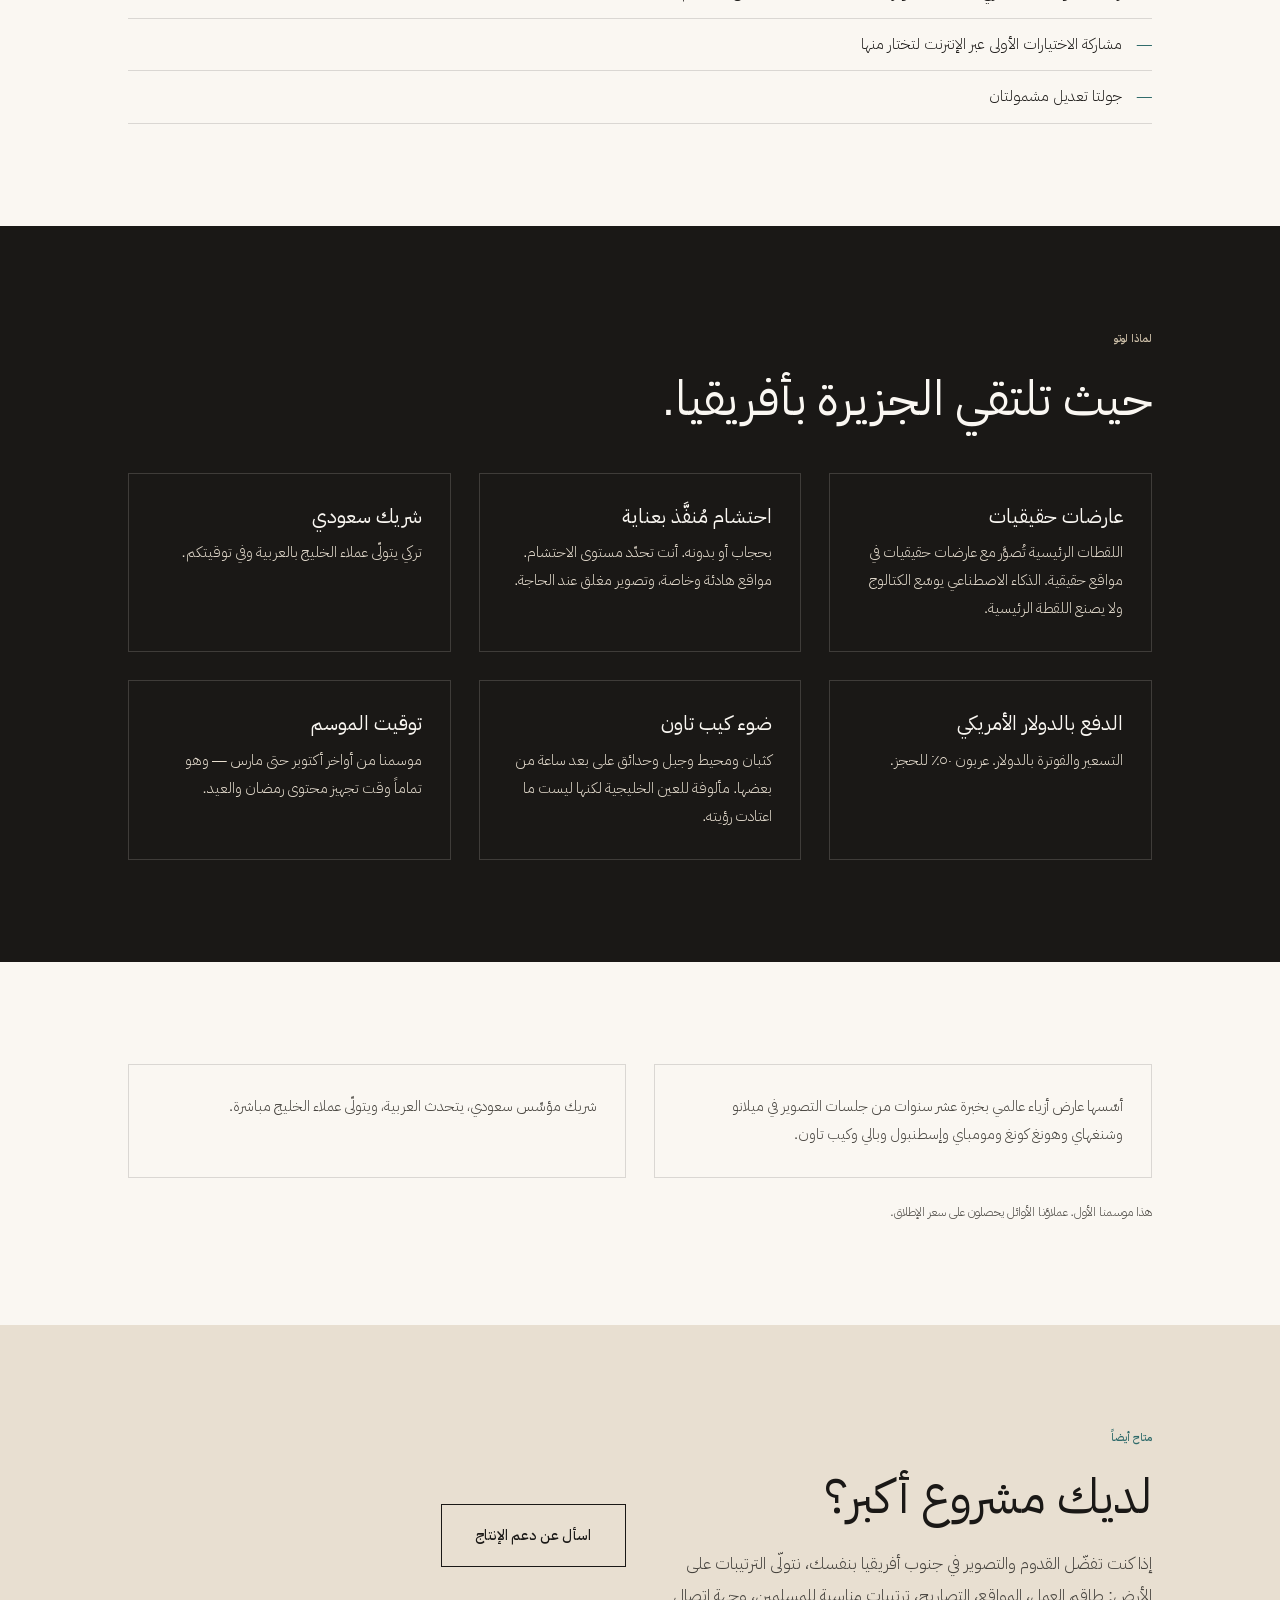
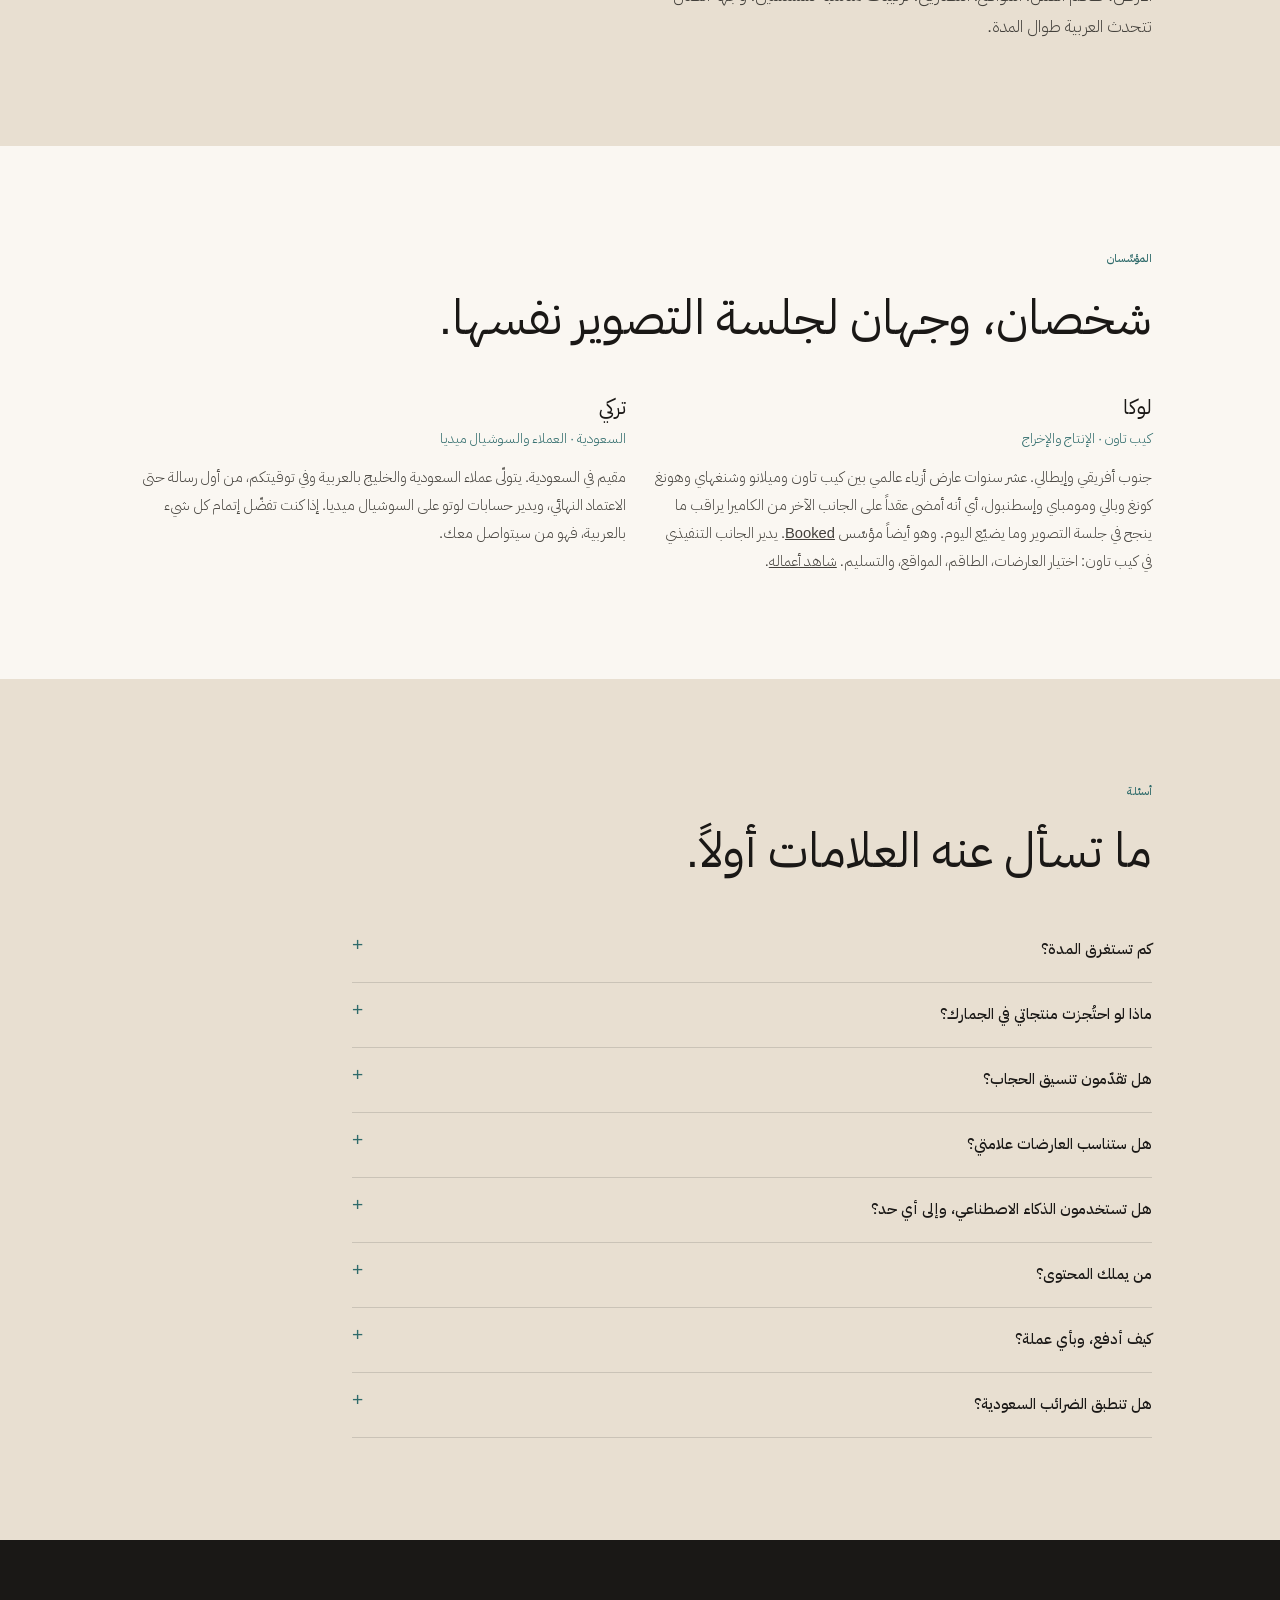
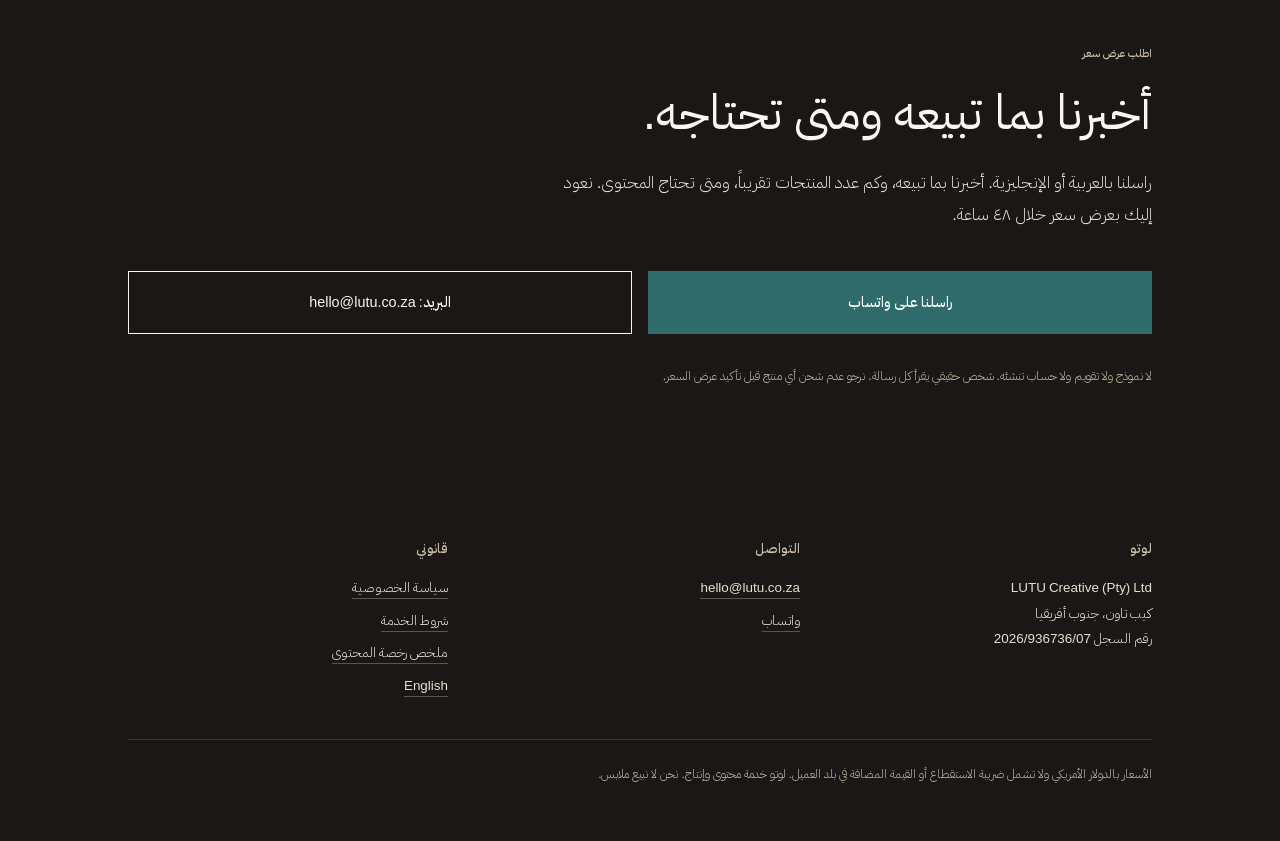
==== commit 0fbcdfc3: "Resolve the CONFIRM placeholders Two rounds of edits, 14 days' notice to reschedule free of charge, " ====
--- a/ar/index.html
+++ b/ar/index.html
@@ -222,7 +222,7 @@
       <aside class="card">
         <h3>الجمارك</h3>
         <p>تُشحن كعيّنات مؤقتة لغرض التصوير الفوتوغرافي. الرسوم الجمركية والشحن في الاتجاهين على عاتقك.</p>
-        <p style="margin-top:.8rem"><strong>[للتأكيد: الصيغة الجمركية الدقيقة بالاتفاق مع شركة شحن قبل الإطلاق.]</strong></p>
+        <p style="margin-top:.8rem">شركة الشحن هي من تتولّى الإقرار الجمركي. أبلغها أن البضائع عيّنات مؤقتة لغرض التصوير الفوتوغرافي وستُعاد بعده، وأدرج الرقم المرجعي الواصل مع عرض السعر في المستندات.</p>
       </aside>
     </div>
   </div>
@@ -237,7 +237,7 @@
         <li>الاتفاق على قائمة اللقطات معك قبل يوم التصوير</li>
         <li>رابط فيديو مباشر اختياري لمتابعة التصوير لحظة بلحظة — يُضاف من المصمّم</li>
         <li>مشاركة الاختيارات الأولى عبر الإنترنت لتختار منها</li>
-        <li>[للتأكيد: عدد] جولات تعديل مشمولة</li>
+        <li>جولتا تعديل مشمولتان</li>
       </ul>
     </div>
   </div>
@@ -304,7 +304,7 @@
     <h2>ما تسأل عنه العلامات أولاً.</h2>
     <div style="margin-top:2rem;max-width:800px">
       <details><summary>كم تستغرق المدة؟</summary><p>نحو ثلاثة أسابيع من يوم التصوير للتسليم القياسي، أو نحو عشرة أيام مع خيار التسليم السريع. نؤكّد لك النافذة الزمنية كتابياً قبل دفع العربون، ونخبرك فوراً إذا طرأ ما قد يؤخّرها.</p></details>
-      <details><summary>ماذا لو احتُجزت منتجاتي في الجمارك؟</summary><p>يحدث ذلك، وهو السبب الرئيسي لطلبنا عدم الشحن قبل تأكيد عرض السعر. تُشحن كعيّنات مؤقتة لغرض التصوير. الرسوم والشحن في الاتجاهين على عاتقك. وإذا تأخّرت الشحنة نؤجّل يوم التصوير بدلاً من التصوير بدون المنتجات. [للتأكيد: الصيغة الجمركية الدقيقة مع شركة شحن.]</p></details>
+      <details><summary>ماذا لو احتُجزت منتجاتي في الجمارك؟</summary><p>يحدث ذلك، وهو السبب الرئيسي لطلبنا عدم الشحن قبل تأكيد عرض السعر. تُشحن كعيّنات مؤقتة لغرض التصوير. الرسوم والشحن في الاتجاهين على عاتقك. وإذا تأخّرت الشحنة نؤجّل يوم التصوير بدلاً من التصوير بدون المنتجات.</p></details>
       <details><summary>هل تقدّمون تنسيق الحجاب؟</summary><p>نعم. أنت تحدّد مستوى الاحتشام — بحجاب، بدون حجاب، بدون وجوه، أو الأيدي فقط — ونختار العارضات وننسّق على هذا الأساس. يمكن إضافة متخصّص في التنسيق المحتشم من المصمّم، ويمكننا التصوير في موقع خاص ومغلق.</p></details>
       <details><summary>هل ستناسب العارضات علامتي؟</summary><p>أنت تعتمد الاختيار قبل يوم التصوير. أخبرنا بالمظهر الذي تريده ونرسل لك خيارات. لا نصوّر مع أي عارضة لم توافق عليها.</p></details>
       <details><summary>هل تستخدمون الذكاء الاصطناعي، وإلى أي حد؟</summary><p>اللقطات الرئيسية صور فوتوغرافية لعارضات حقيقيات في مواقع حقيقية. نستخدم الذكاء الاصطناعي لتوسيعها إلى نسخ كتالوج عند الحاجة إلى كمية — زوايا أكثر، ألوان أكثر، قصّات أكثر — ويراجع شخص كل صورة منها قبل وصولها إليك. وسنوضّح لك أي الصور في التسليم من كل نوع. لا نصنع عارضة لم تكن موجودة ونقدّمها على أنها صورة فوتوغرافية.</p></details>
@@ -339,11 +339,6 @@
       <div><h4>التواصل</h4><ul>
         <li><a href="mailto:hello@lutu.co.za">hello@lutu.co.za</a></li>
         <li><a href="https://wa.me/27824617739" data-where="footer">واتساب</a></li>
-      </ul></div>
-      <div><h4>تابعنا</h4><ul>
-        <li><a href="https://instagram.com/lutucreative" rel="noopener">إنستغرام @lutucreative</a></li>
-        <li><a href="https://tiktok.com/@lutucreative" rel="noopener">تيك توك @lutucreative</a></li>
-        <li><a href="https://snapchat.com/add/lutucreative" rel="noopener">سناب شات @lutucreative</a></li>
       </ul></div>
       <div><h4>قانوني</h4><ul>
         <li><a href="/ar/privacy/">سياسة الخصوصية</a></li>
@@ -353,7 +348,7 @@
       </ul></div>
     </div>
     <p class="footer-legal">
-      حسابات التواصل [للتأكيد: تأكيد ملكية @lutucreative على كل منصة]. الأسعار بالدولار الأمريكي ولا تشمل ضريبة الاستقطاع أو القيمة المضافة في بلد العميل.
+      الأسعار بالدولار الأمريكي ولا تشمل ضريبة الاستقطاع أو القيمة المضافة في بلد العميل.
       لوتو خدمة محتوى وإنتاج. نحن لا نبيع ملابس.
     </p>
   </div>
@@ -374,11 +369,6 @@
       "email": "hello@lutu.co.za",
       "foundingDate": "2026-11",
       "address": { "@type": "PostalAddress", "addressLocality": "كيب تاون", "addressCountry": "ZA" },
-      "sameAs": [
-        "https://instagram.com/lutucreative",
-        "https://tiktok.com/@lutucreative",
-        "https://snapchat.com/add/lutucreative"
-      ],
       "founder": [
         { "@type": "Person", "name": "لوكا", "url": "https://lucabold.com" },
         { "@type": "Person", "name": "تركي" }
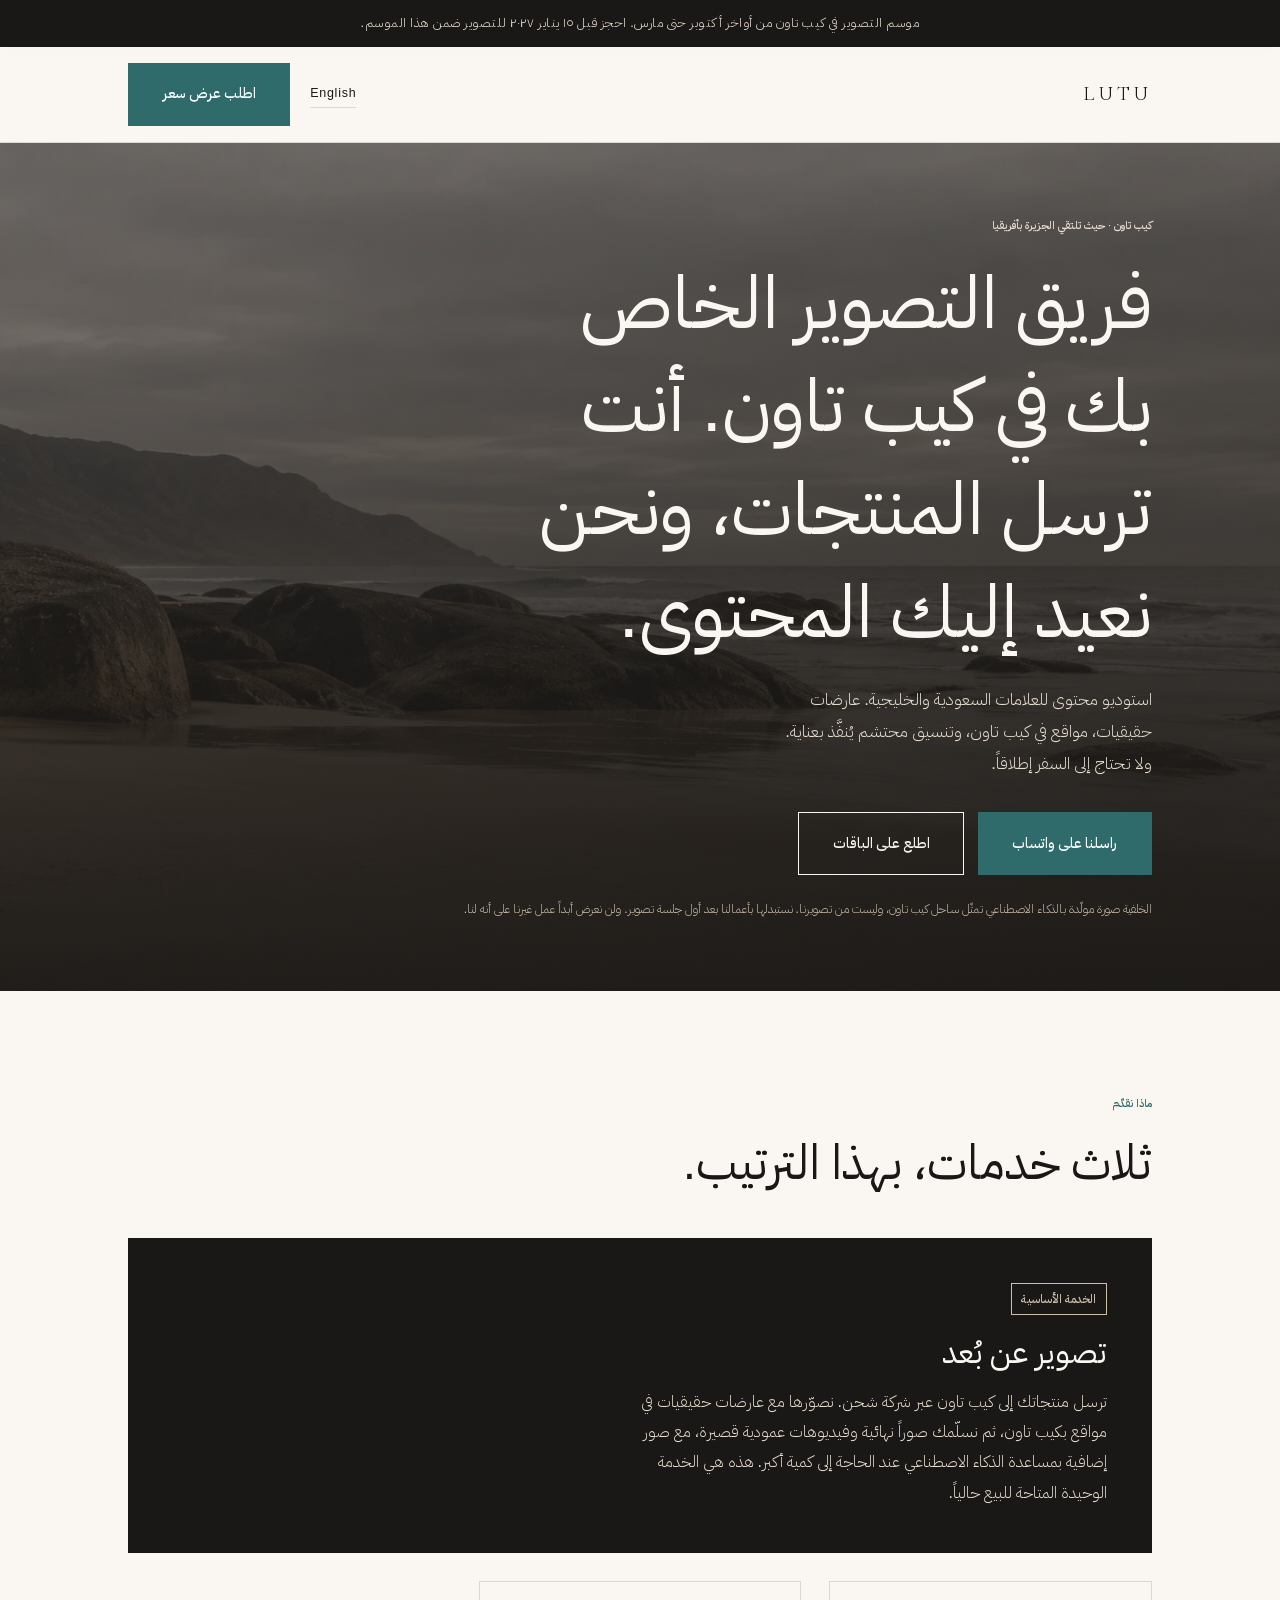
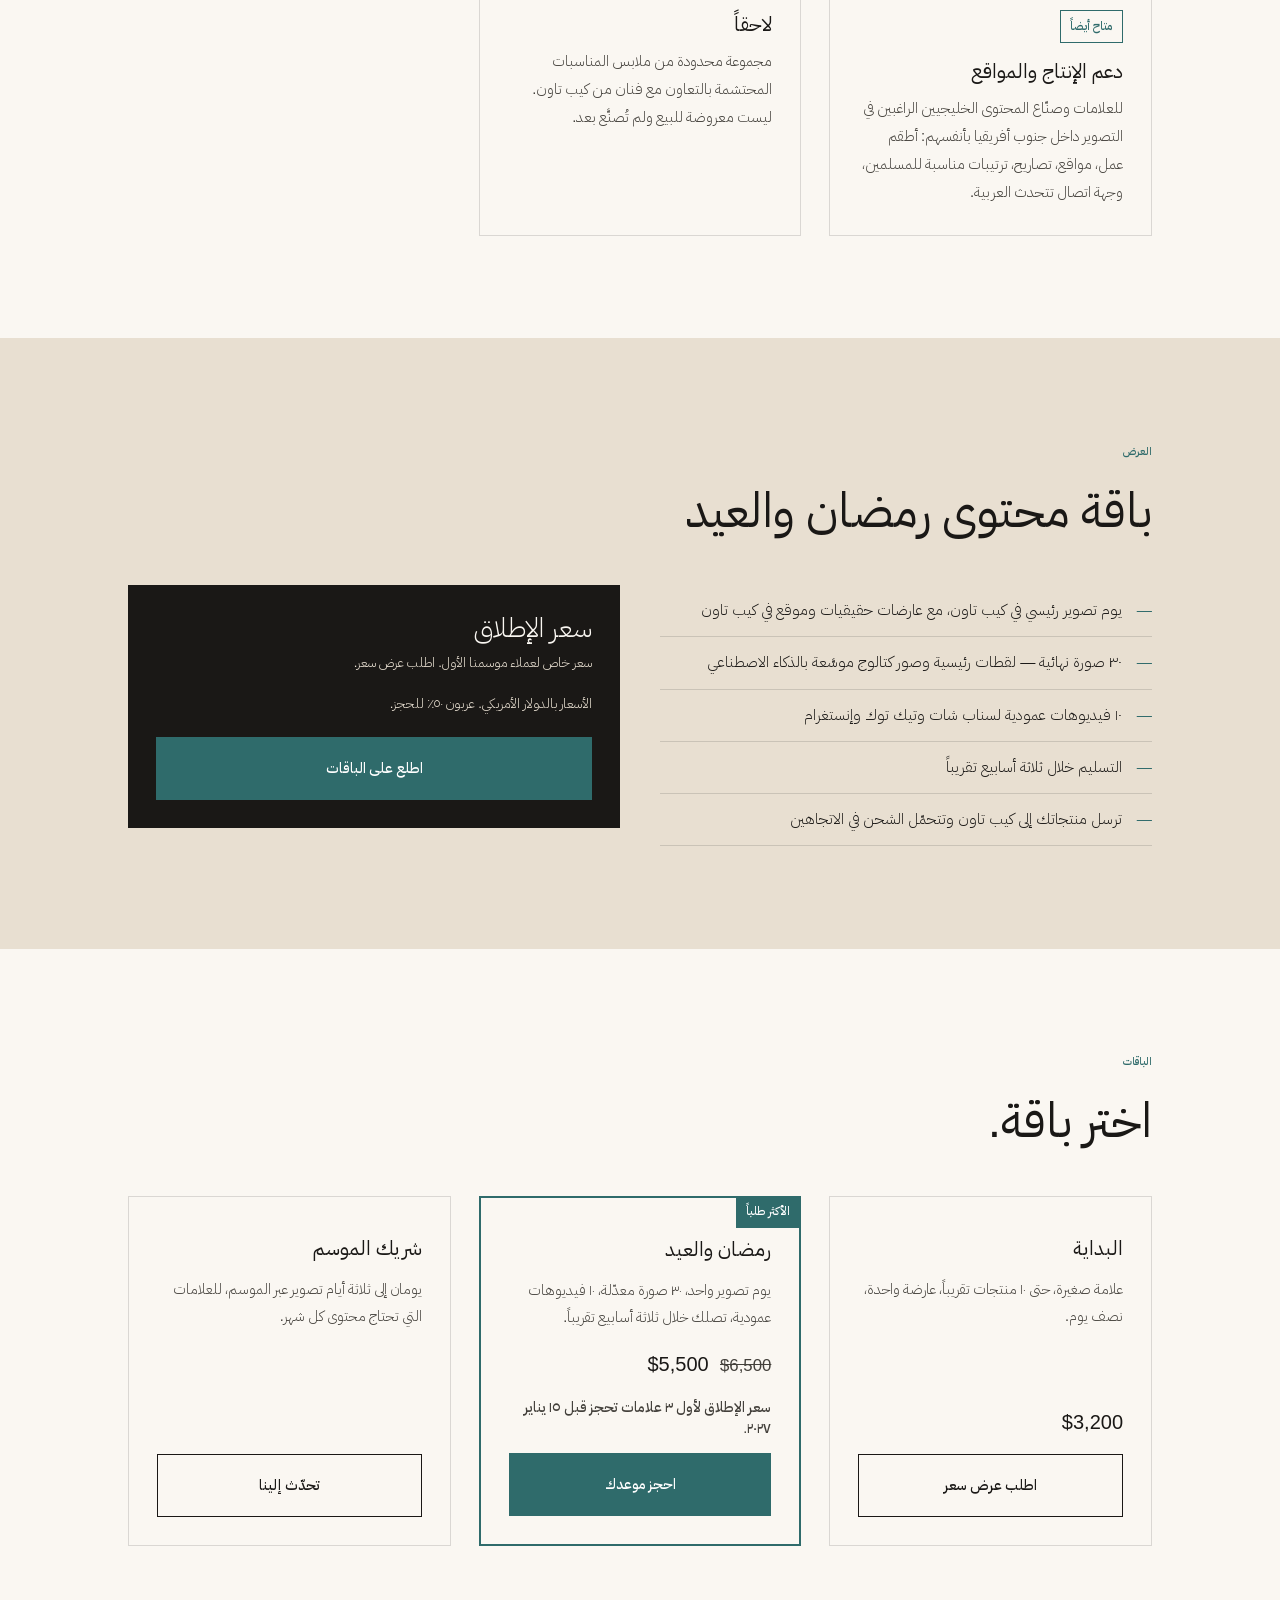
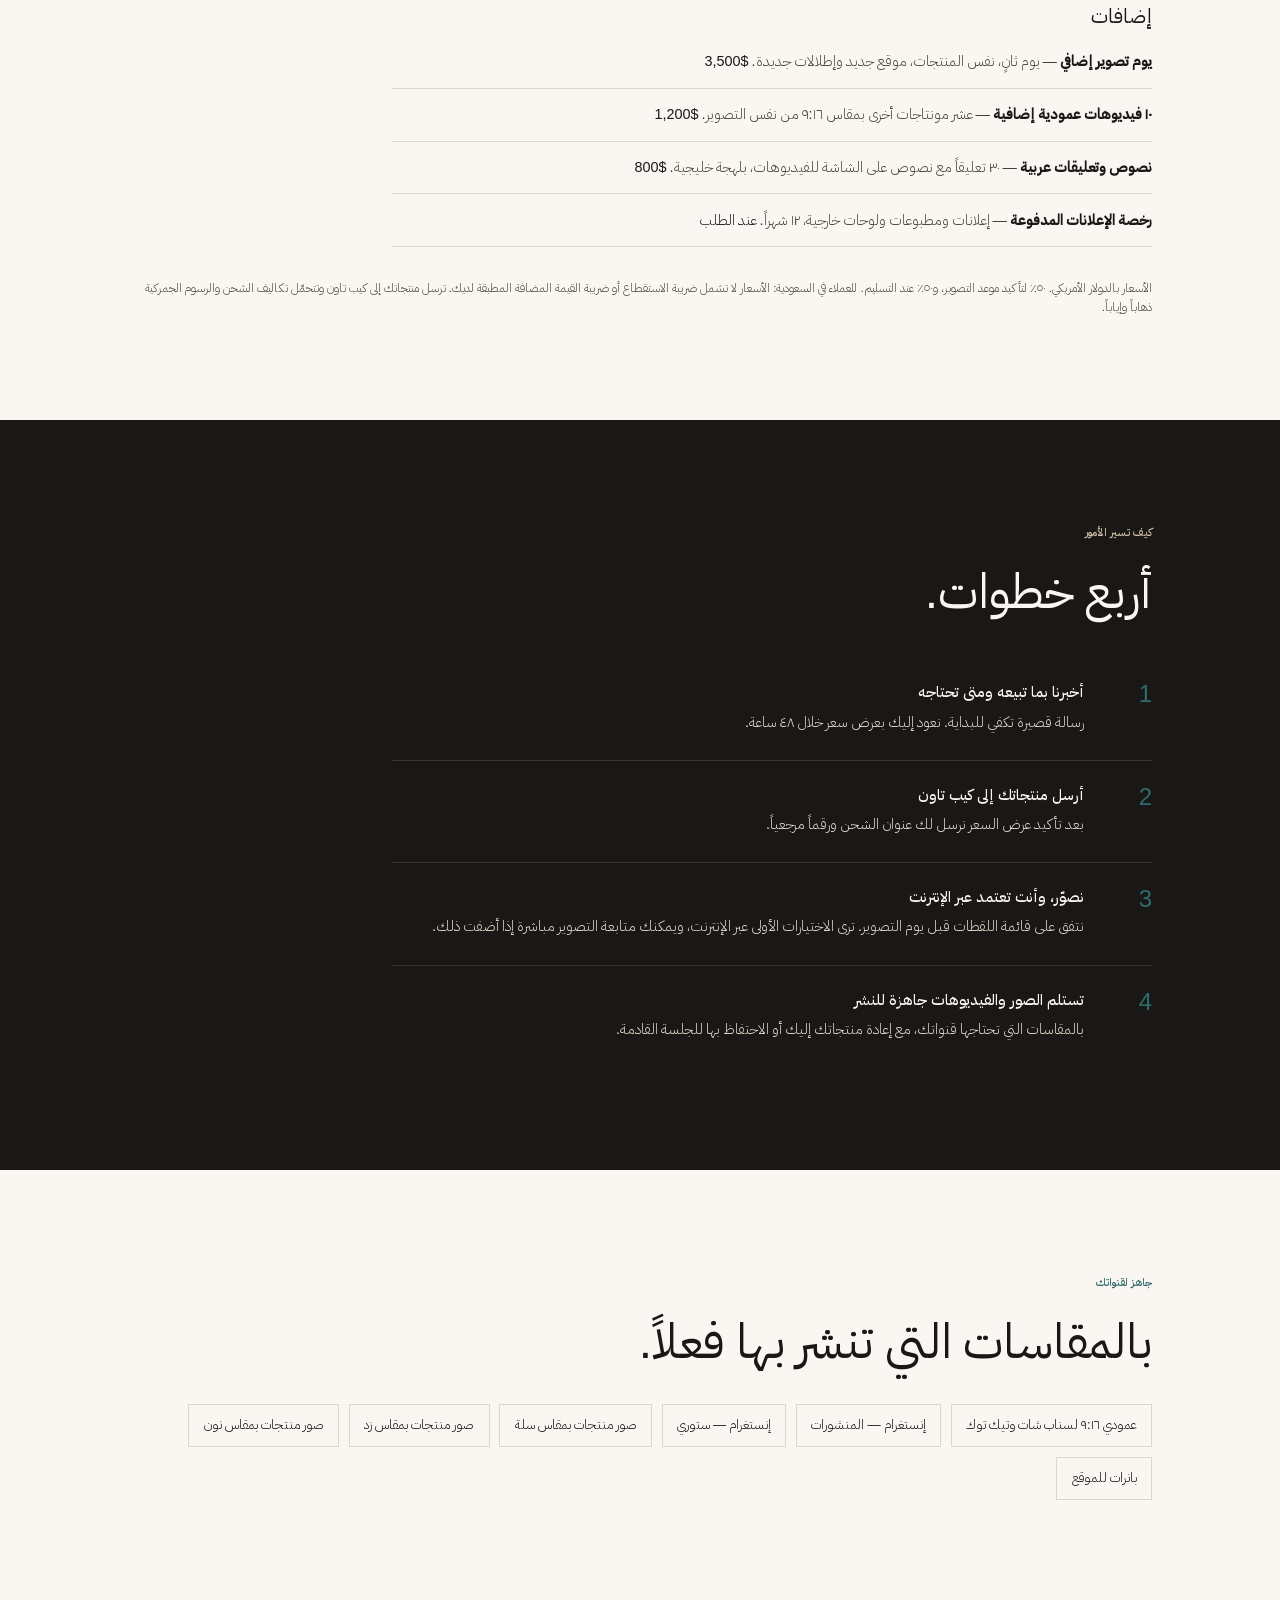
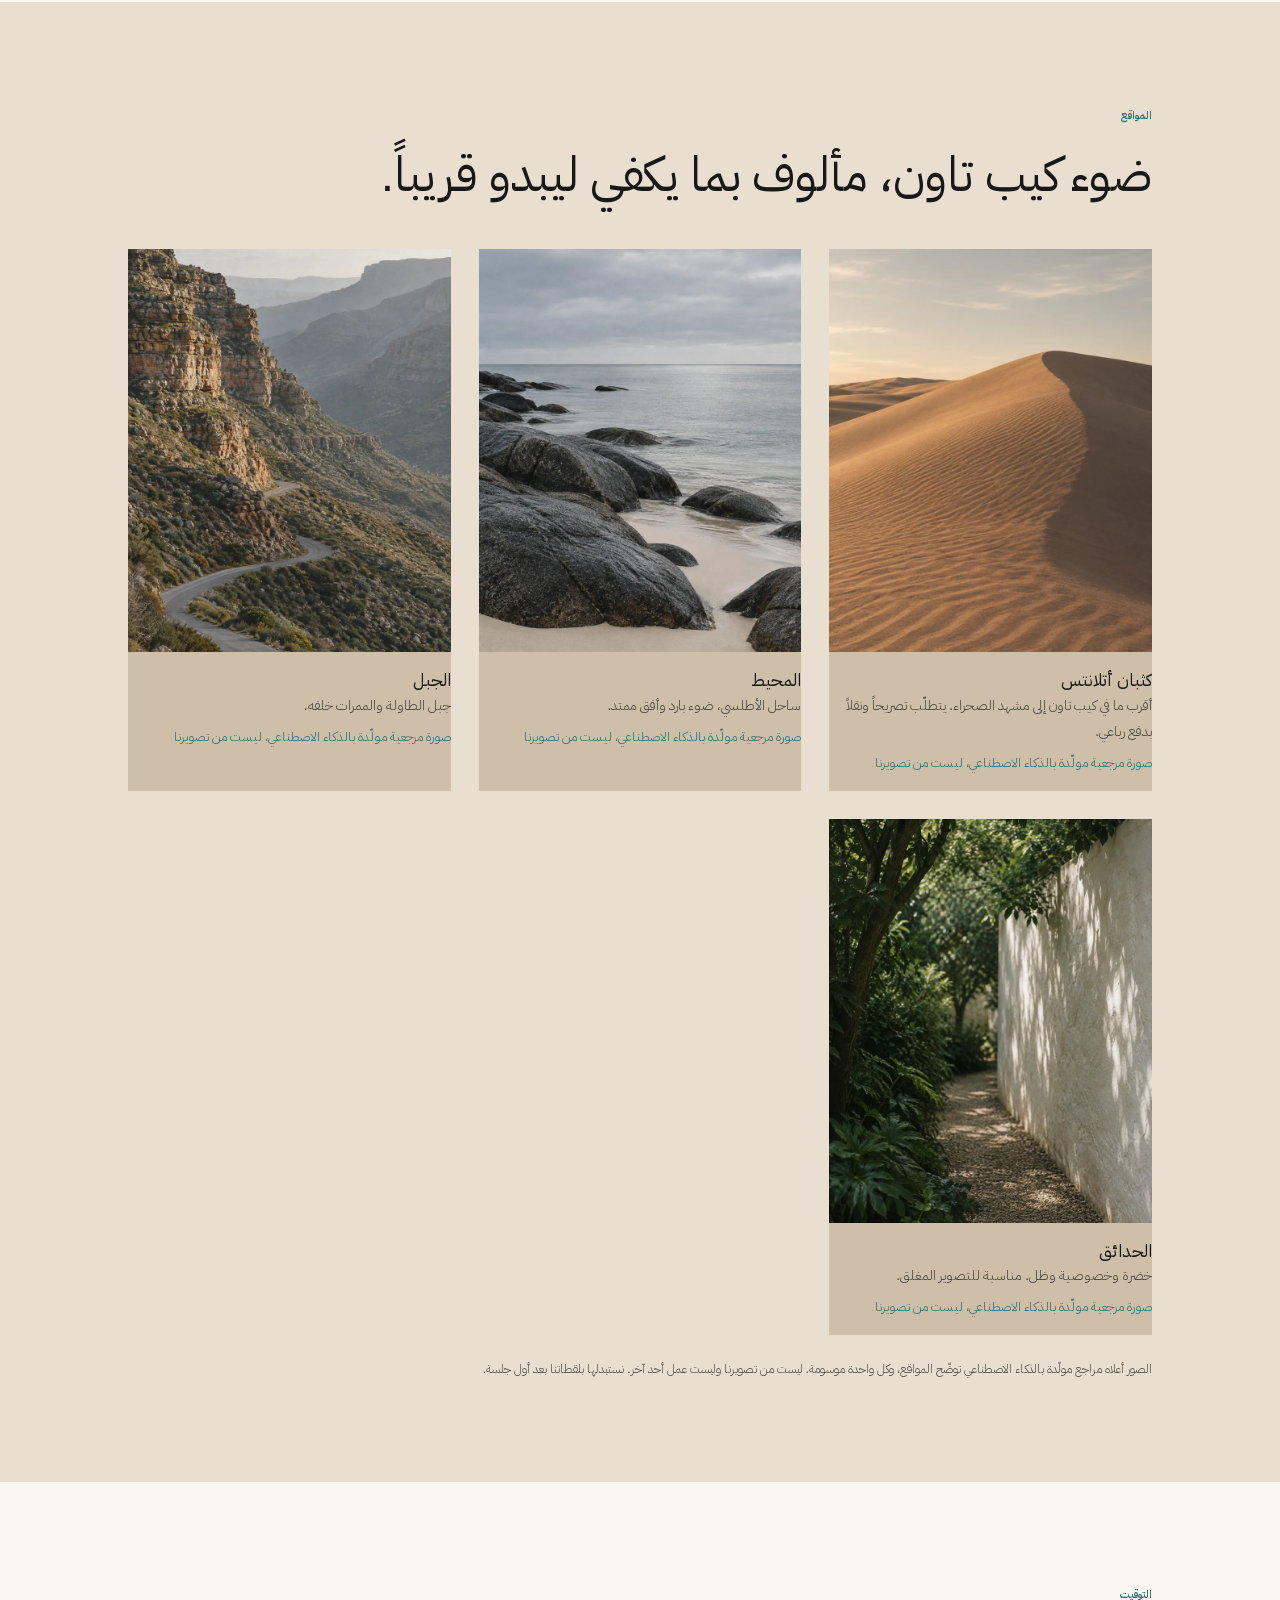
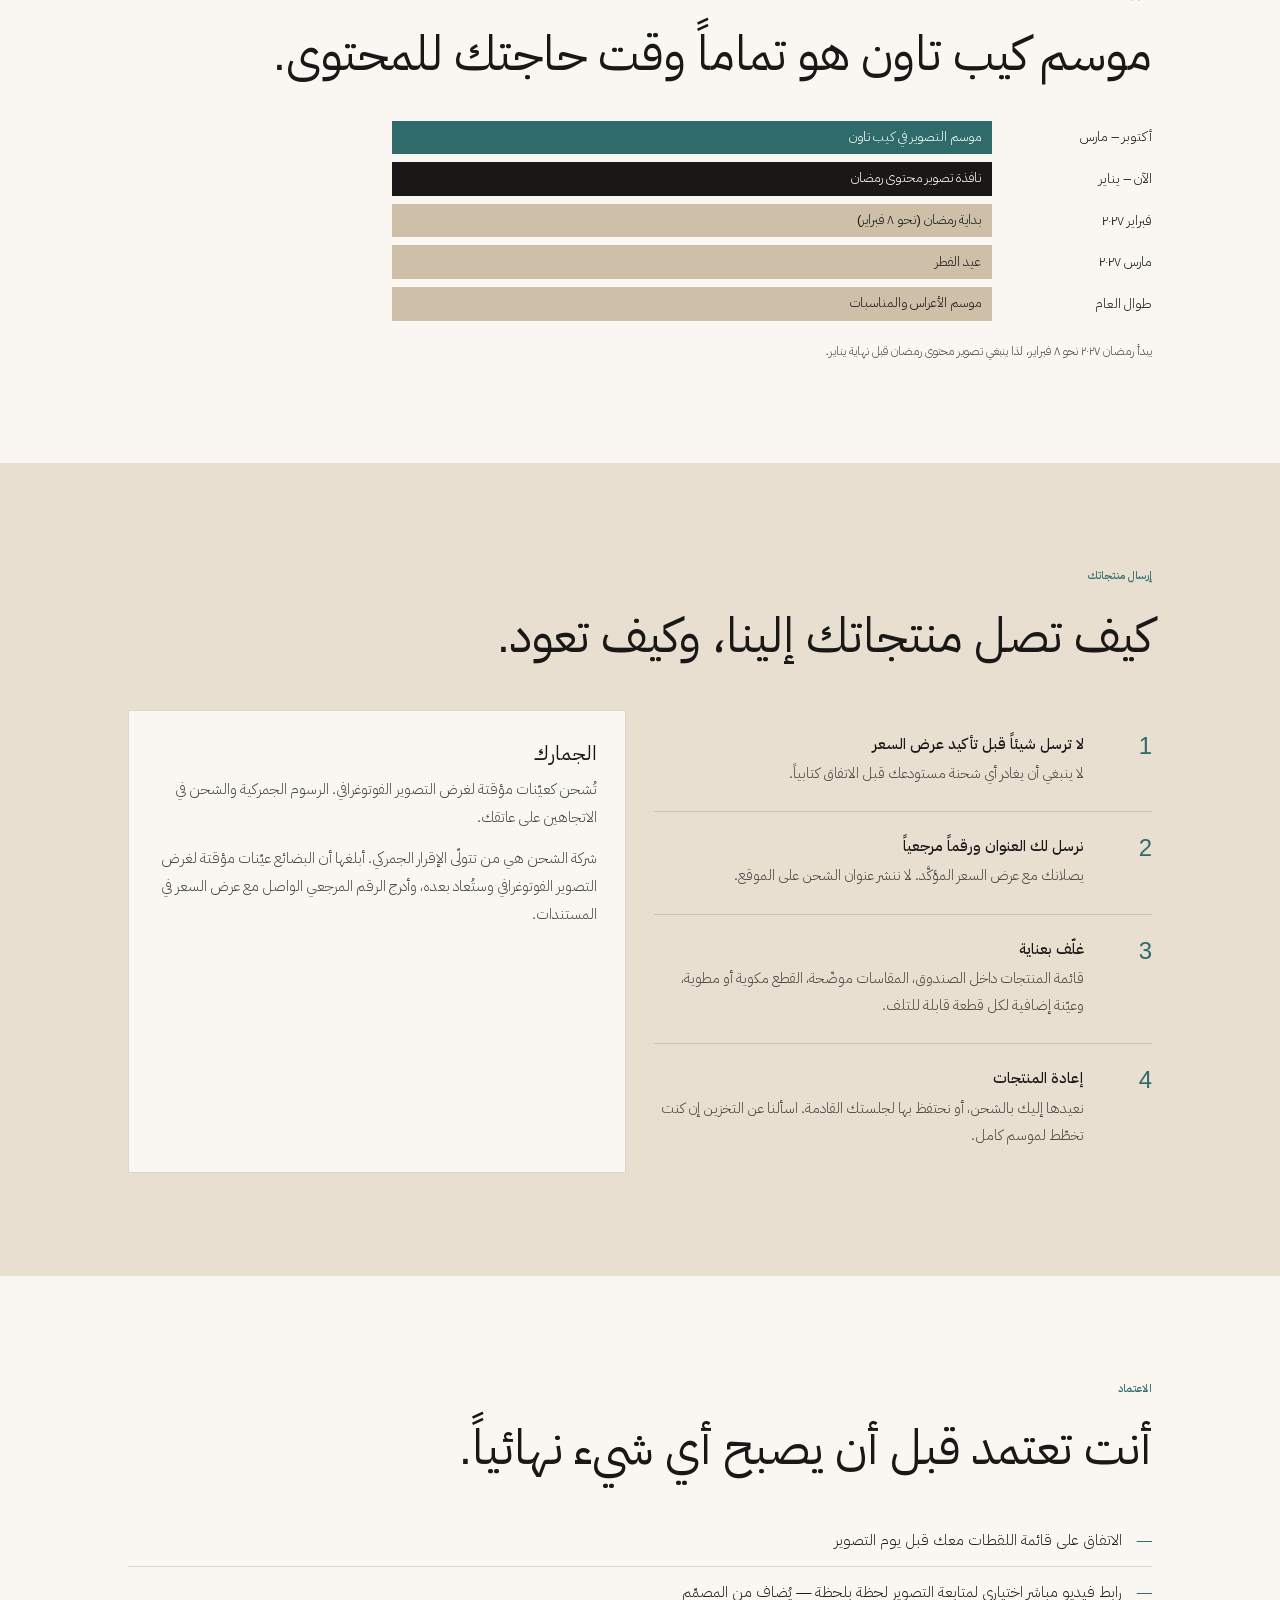
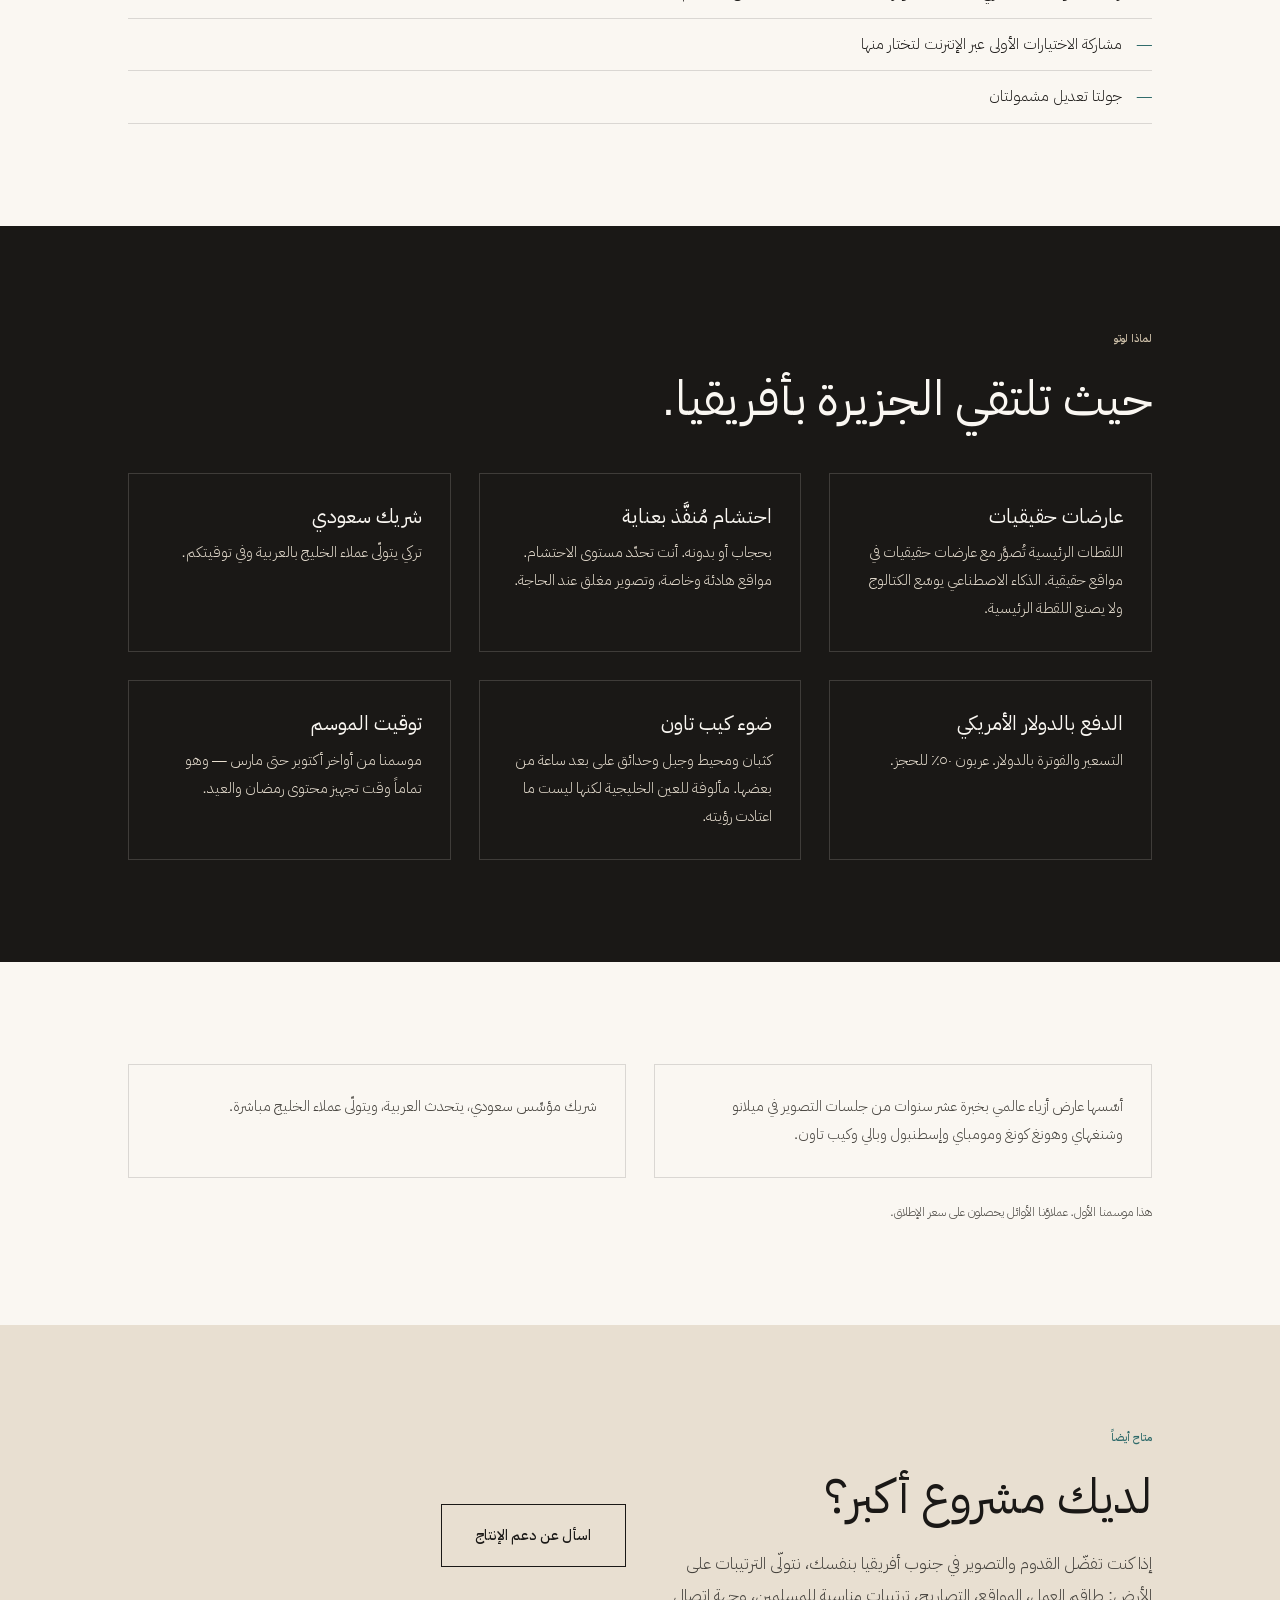
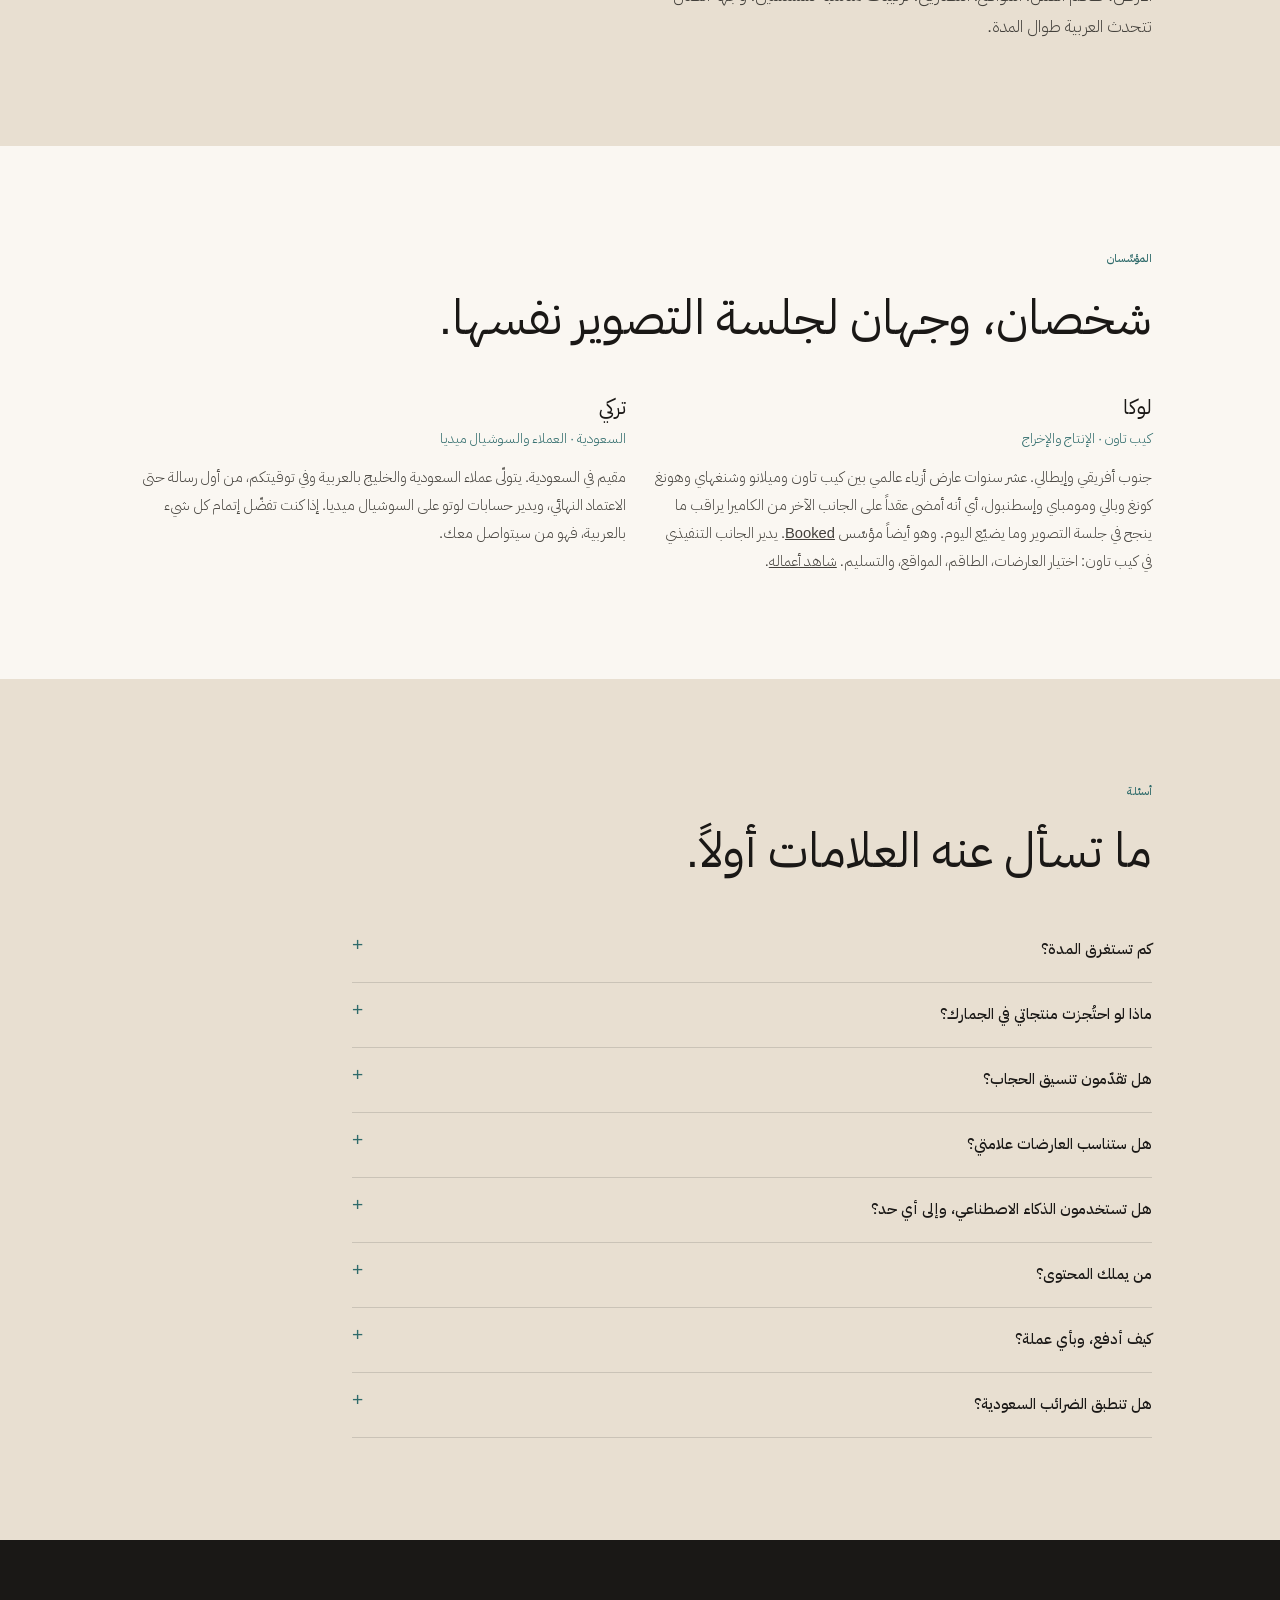
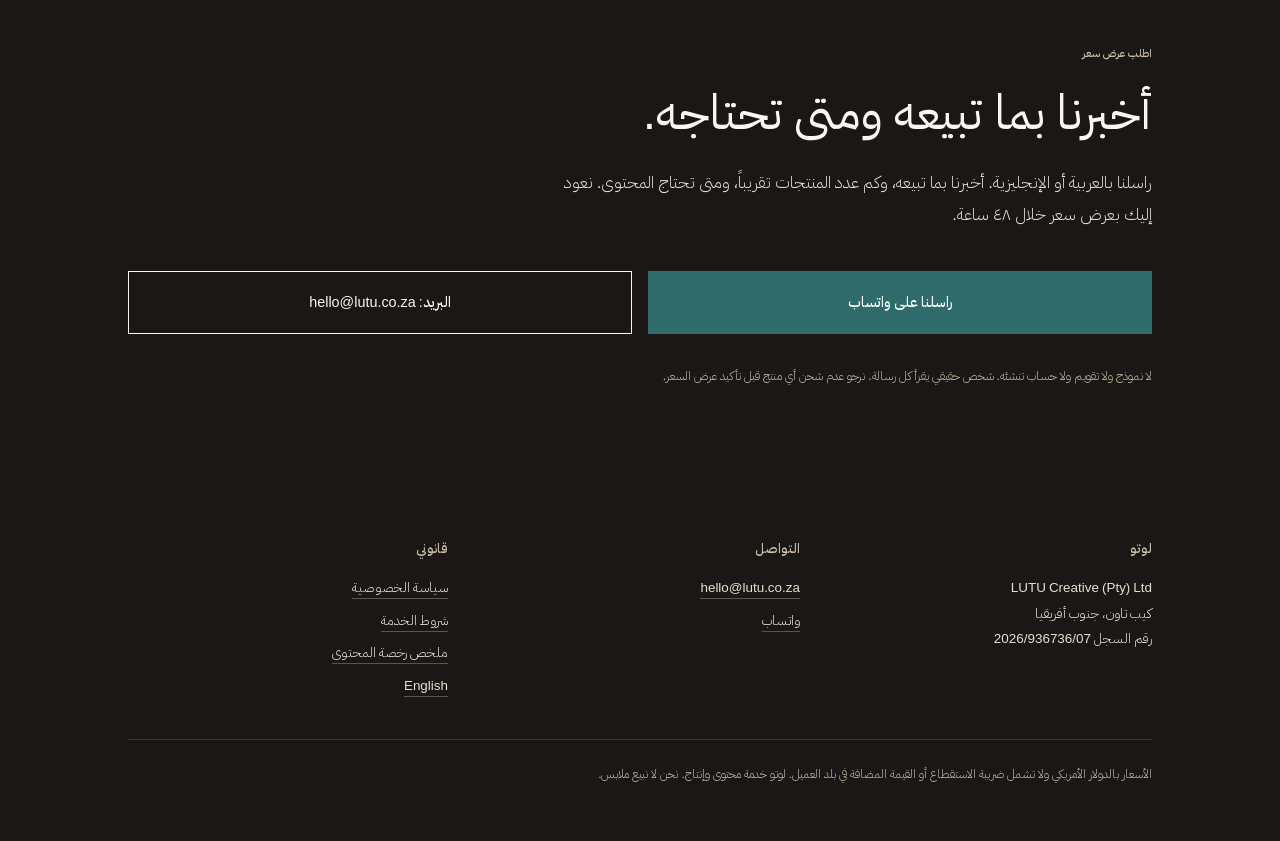
==== commit bb7feb87: "Fill the last four image slots Ocean, Mountain and Garden location cards, and an Arabic share card w" ====
--- a/ar/index.html
+++ b/ar/index.html
@@ -17,12 +17,12 @@
 <meta property="og:site_name" content="LUTU">
 <meta property="og:title" content="لوتو — استوديو محتوى في كيب تاون للعلامات السعودية والخليجية">
 <meta property="og:description" content="أنت ترسل المنتجات. ونحن نعيد إليك المحتوى.">
-<meta property="og:image" content="https://lutu.co.za/assets/share-card.webp">
+<meta property="og:image" content="https://lutu.co.za/assets/share-card-ar.webp">
 <meta property="og:image:width" content="1200">
 <meta property="og:image:height" content="630">
-<meta property="og:image:alt" content="كثبان رملية قرب كيب تاون عند الغروب، وجبل الطاولة في الأفق.">
+<meta property="og:image:alt" content="حافة كثيب رملي قرب كيب تاون في ضوء الغروب، والضوء يدخل من اليمين.">
 <meta name="twitter:card" content="summary_large_image">
-<meta name="twitter:image" content="https://lutu.co.za/assets/share-card.webp">
+<meta name="twitter:image" content="https://lutu.co.za/assets/share-card-ar.webp">
 <meta name="robots" content="index,follow">
 <link rel="stylesheet" href="/css/style.css">
 </head>
@@ -185,9 +185,9 @@
     <h2>ضوء كيب تاون، مألوف بما يكفي ليبدو قريباً.</h2>
     <div class="grid grid--3" style="margin-top:2.5rem">
       <article class="loc"><img class="loc__img" src="/assets/loc-dunes.webp" width="800" height="1200" loading="lazy" decoding="async" alt="حافة كثيب رملي في ضوء منخفض، مع تعرّجات الرمل."><div class="loc__body"><h3>كثبان أتلانتس</h3><p>أقرب ما في كيب تاون إلى مشهد الصحراء. يتطلّب تصريحاً ونقلاً بدفع رباعي.</p><span class="ph-label">صورة مرجعية مولّدة بالذكاء الاصطناعي، ليست من تصويرنا</span></div></article>
-      <article class="loc"><div class="ph">صورة مؤقتة — المحيط</div><div class="loc__body"><h3>المحيط</h3><p>ساحل الأطلسي، ضوء بارد وأفق ممتد.</p><span class="ph-label">صورة مؤقتة</span></div></article>
-      <article class="loc"><div class="ph">صورة مؤقتة — الجبل</div><div class="loc__body"><h3>الجبل</h3><p>جبل الطاولة والممرات خلفه.</p><span class="ph-label">صورة مؤقتة</span></div></article>
-      <article class="loc"><div class="ph">صورة مؤقتة — الحدائق</div><div class="loc__body"><h3>الحدائق</h3><p>خضرة وخصوصية وظل. مناسبة للتصوير المغلق.</p><span class="ph-label">صورة مؤقتة</span></div></article>
+      <article class="loc"><img class="loc__img" src="/assets/loc-ocean.webp" width="800" height="1200" loading="lazy" decoding="async" alt="صخور غرانيتية داكنة على شاطئ أطلسي خالٍ تحت ضوء رمادي مستوٍ."><div class="loc__body"><h3>المحيط</h3><p>ساحل الأطلسي، ضوء بارد وأفق ممتد.</p><span class="ph-label">صورة مرجعية مولّدة بالذكاء الاصطناعي، ليست من تصويرنا</span></div></article>
+      <article class="loc"><img class="loc__img" src="/assets/loc-mountain.webp" width="800" height="1200" loading="lazy" decoding="async" alt="ممر جبلي من الحجر الرملي المتطبّق في ويسترن كيب، خالٍ في ضوء العصر."><div class="loc__body"><h3>الجبل</h3><p>جبل الطاولة والممرات خلفه.</p><span class="ph-label">صورة مرجعية مولّدة بالذكاء الاصطناعي، ليست من تصويرنا</span></div></article>
+      <article class="loc"><img class="loc__img" src="/assets/loc-garden.webp" width="800" height="1200" loading="lazy" decoding="async" alt="ممشى حديقة مظلّل بجوار جدار أبيض، بضوء مبقّع عبر الأوراق."><div class="loc__body"><h3>الحدائق</h3><p>خضرة وخصوصية وظل. مناسبة للتصوير المغلق.</p><span class="ph-label">صورة مرجعية مولّدة بالذكاء الاصطناعي، ليست من تصويرنا</span></div></article>
     </div>
     <p class="fine" style="margin-top:1.5rem">الصور أعلاه مراجع مولّدة بالذكاء الاصطناعي توضّح المواقع، وكل واحدة موسومة. ليست من تصويرنا وليست عمل أحد آخر. نستبدلها بلقطاتنا بعد أول جلسة.</p>
   </div>
--- a/css/style.css
+++ b/css/style.css
@@ -163,9 +163,7 @@
 
 /* ---------- locations ---------- */
 .loc{position:relative;overflow:hidden;background:var(--sand-deep)}
-.loc img,.loc .ph{aspect-ratio:4/5;width:100%;height:auto;object-fit:cover;display:block}
-.ph{display:grid;place-items:center;background:repeating-linear-gradient(45deg,var(--sand) 0 12px,var(--sand-deep) 12px 24px);color:var(--ink-soft);font-size:.72rem;letter-spacing:.14em;text-transform:uppercase;text-align:center;padding:1rem}
-[dir="rtl"] .ph{letter-spacing:0;font-size:.85rem}
+.loc img{aspect-ratio:4/5;width:100%;height:auto;object-fit:cover;display:block}
 .loc__body{padding:1rem 0}
 .loc__body h3{font-size:1.1rem}
 .loc__body p{font-size:.86rem;color:var(--ink-soft)}
@@ -228,7 +226,6 @@
 .skip:focus{inset-inline-start:0}
 .fine{font-size:.76rem;color:var(--ink-soft);line-height:1.65}
 .section--ink .fine{color:var(--sand-deep)}
-.draft-note{background:#FFF4D6;border:1px solid #E0C56A;padding:.9rem 1.1rem;font-size:.84rem;margin-bottom:2rem}
 .prose{max-width:68ch}
 .prose h2{font-size:1.6rem;margin-top:2.5rem;margin-bottom:.8rem}
 .prose h2:first-of-type{margin-top:0}
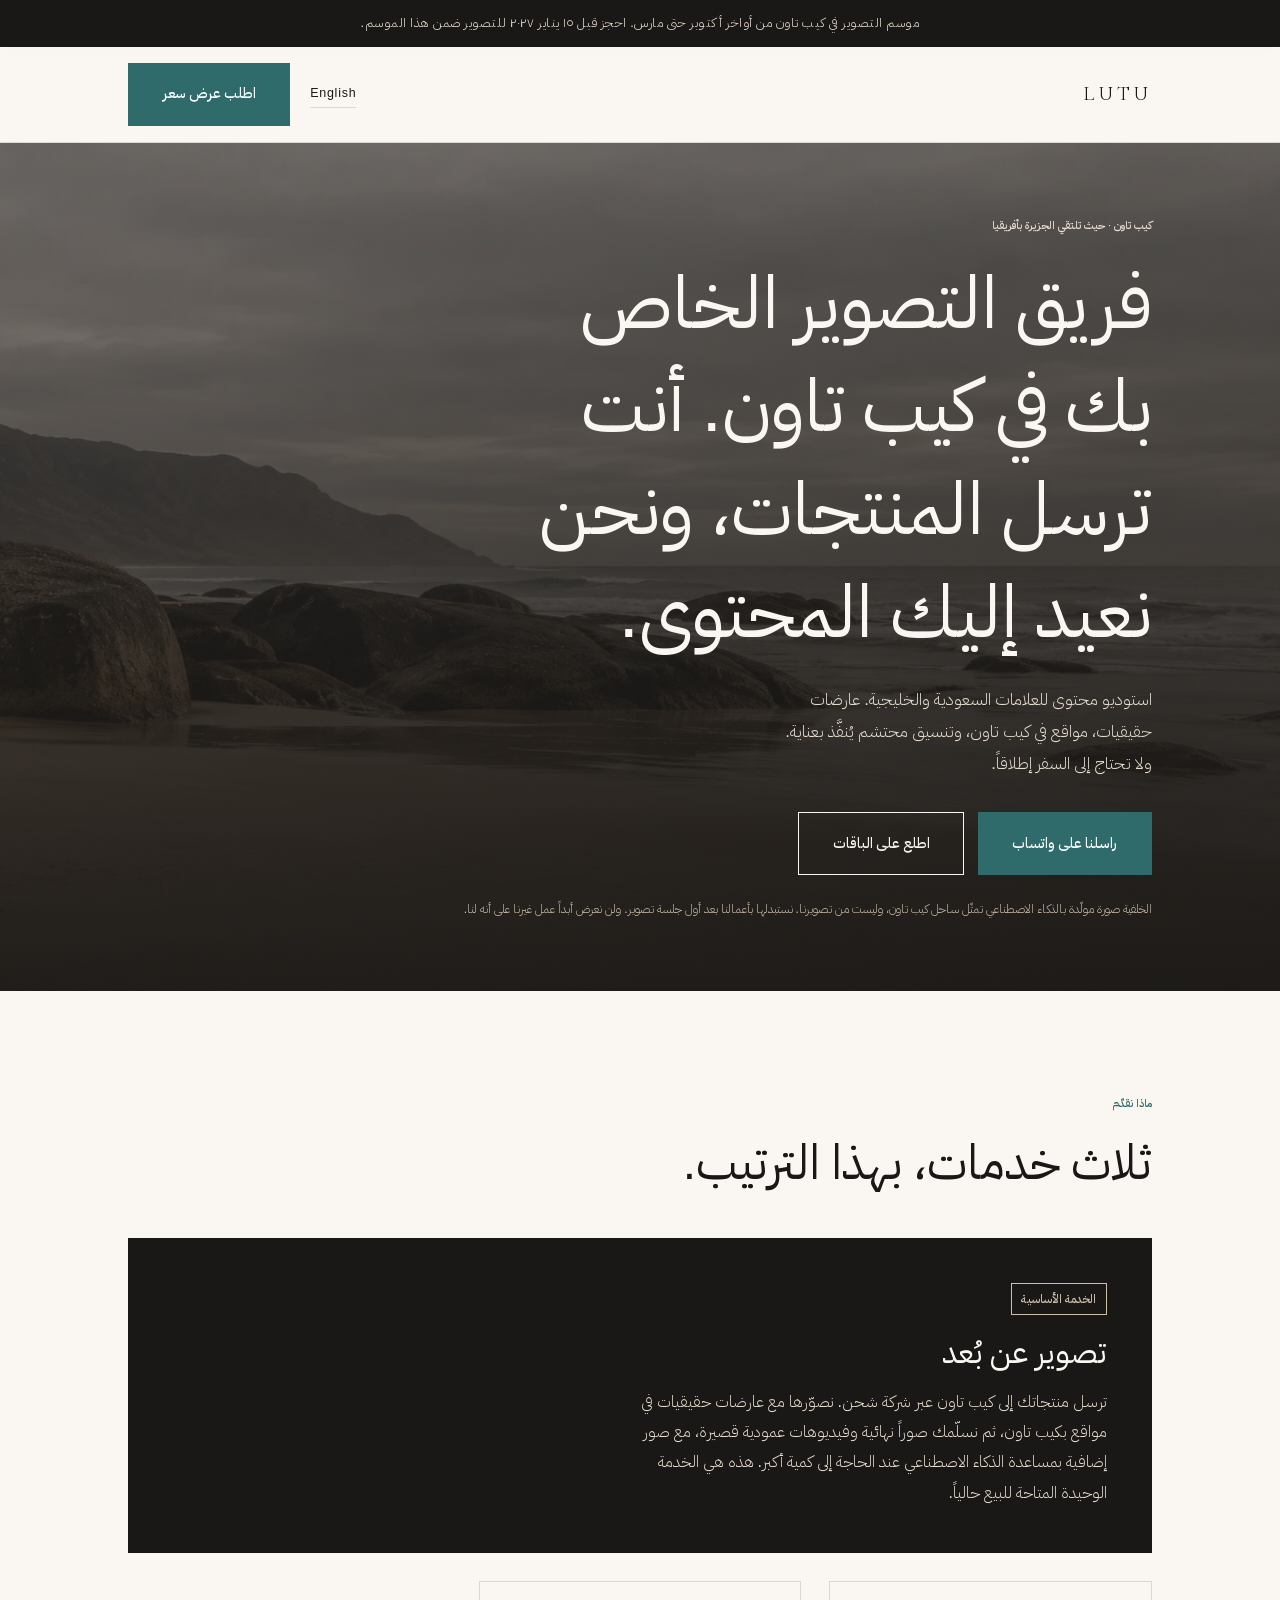
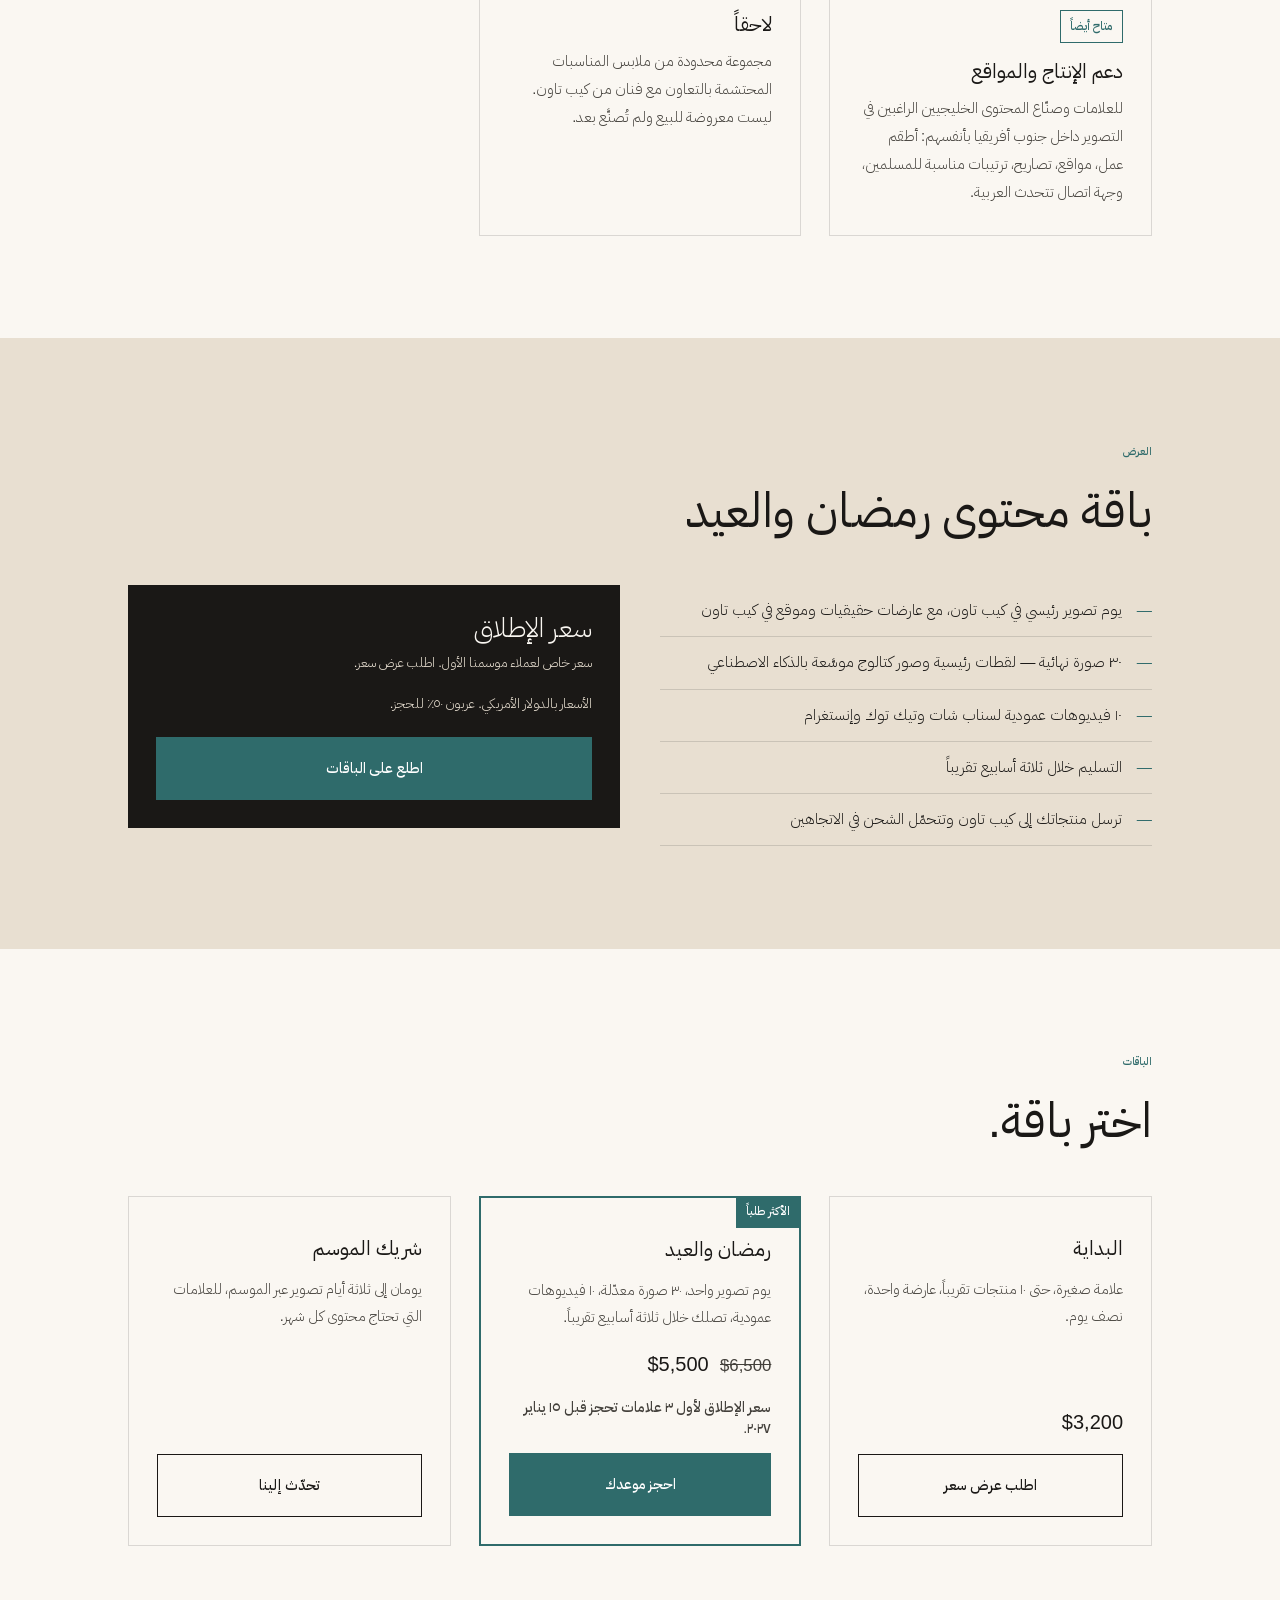
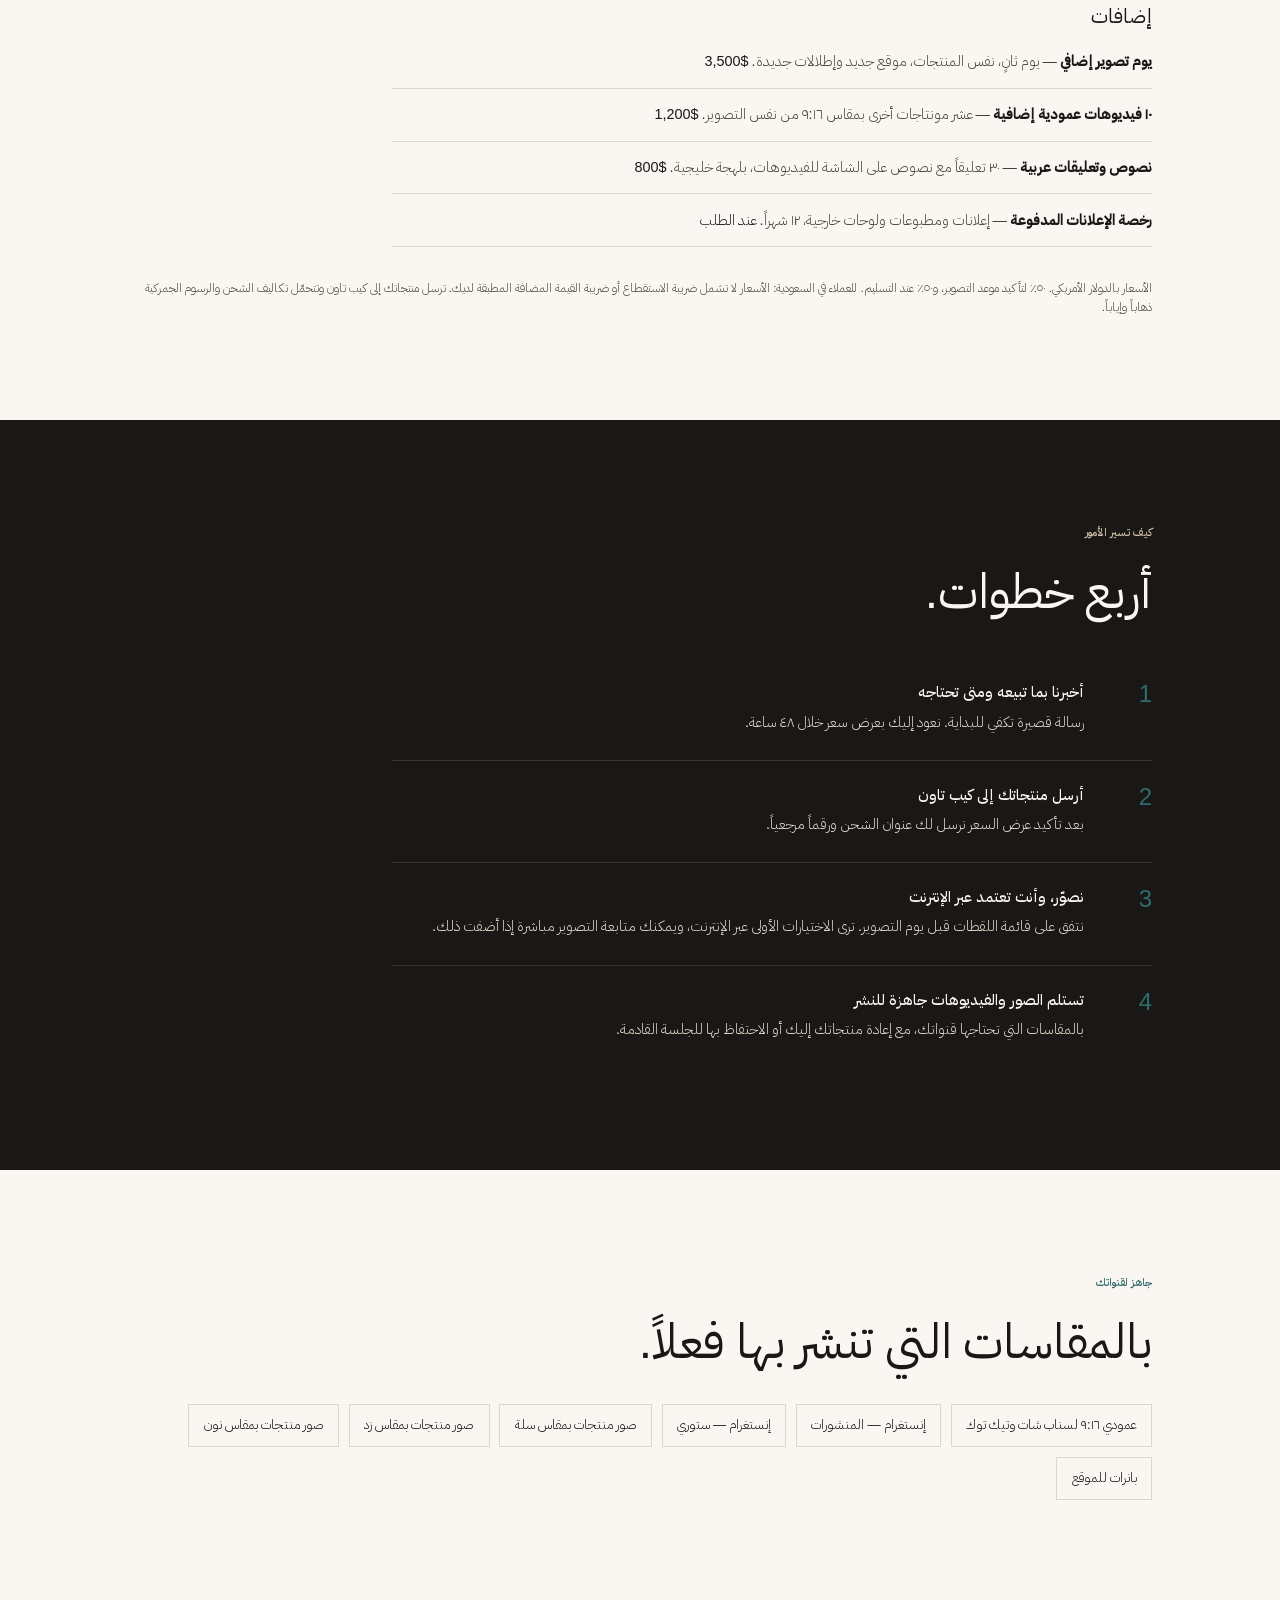
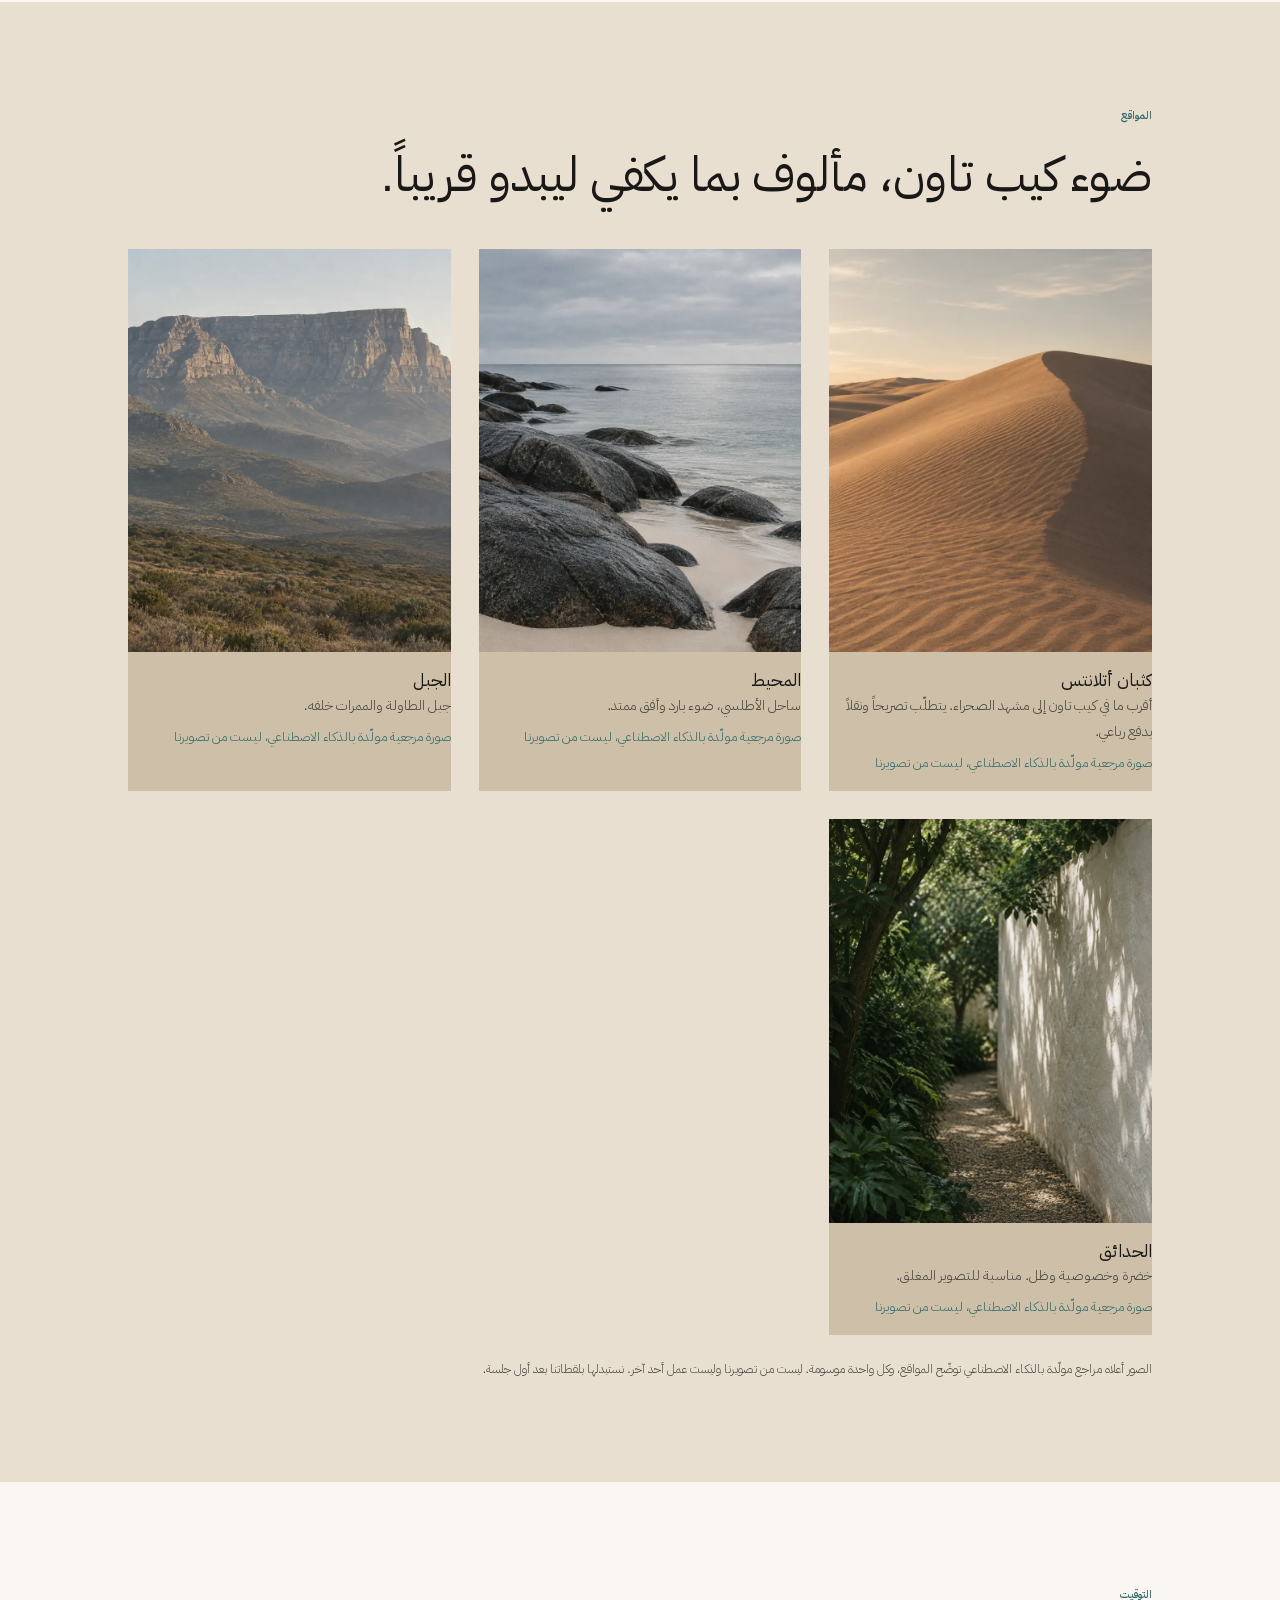
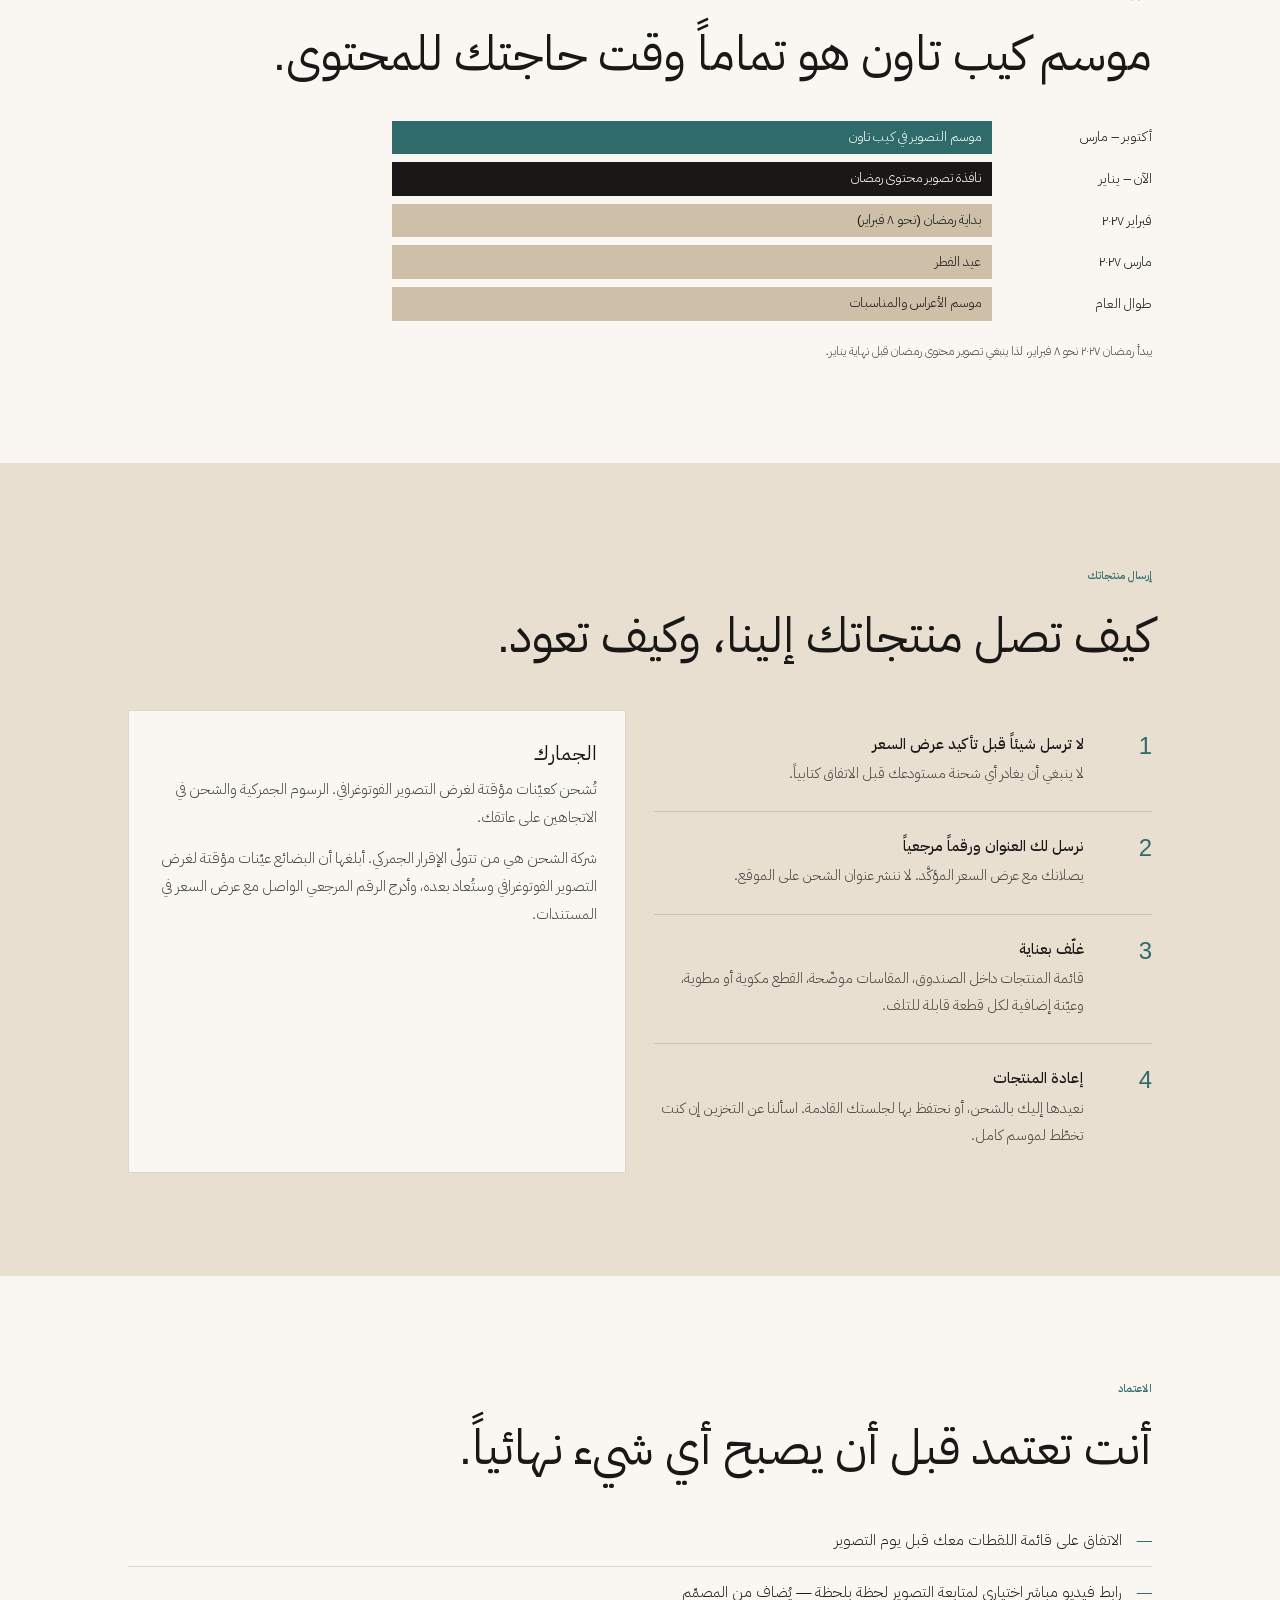
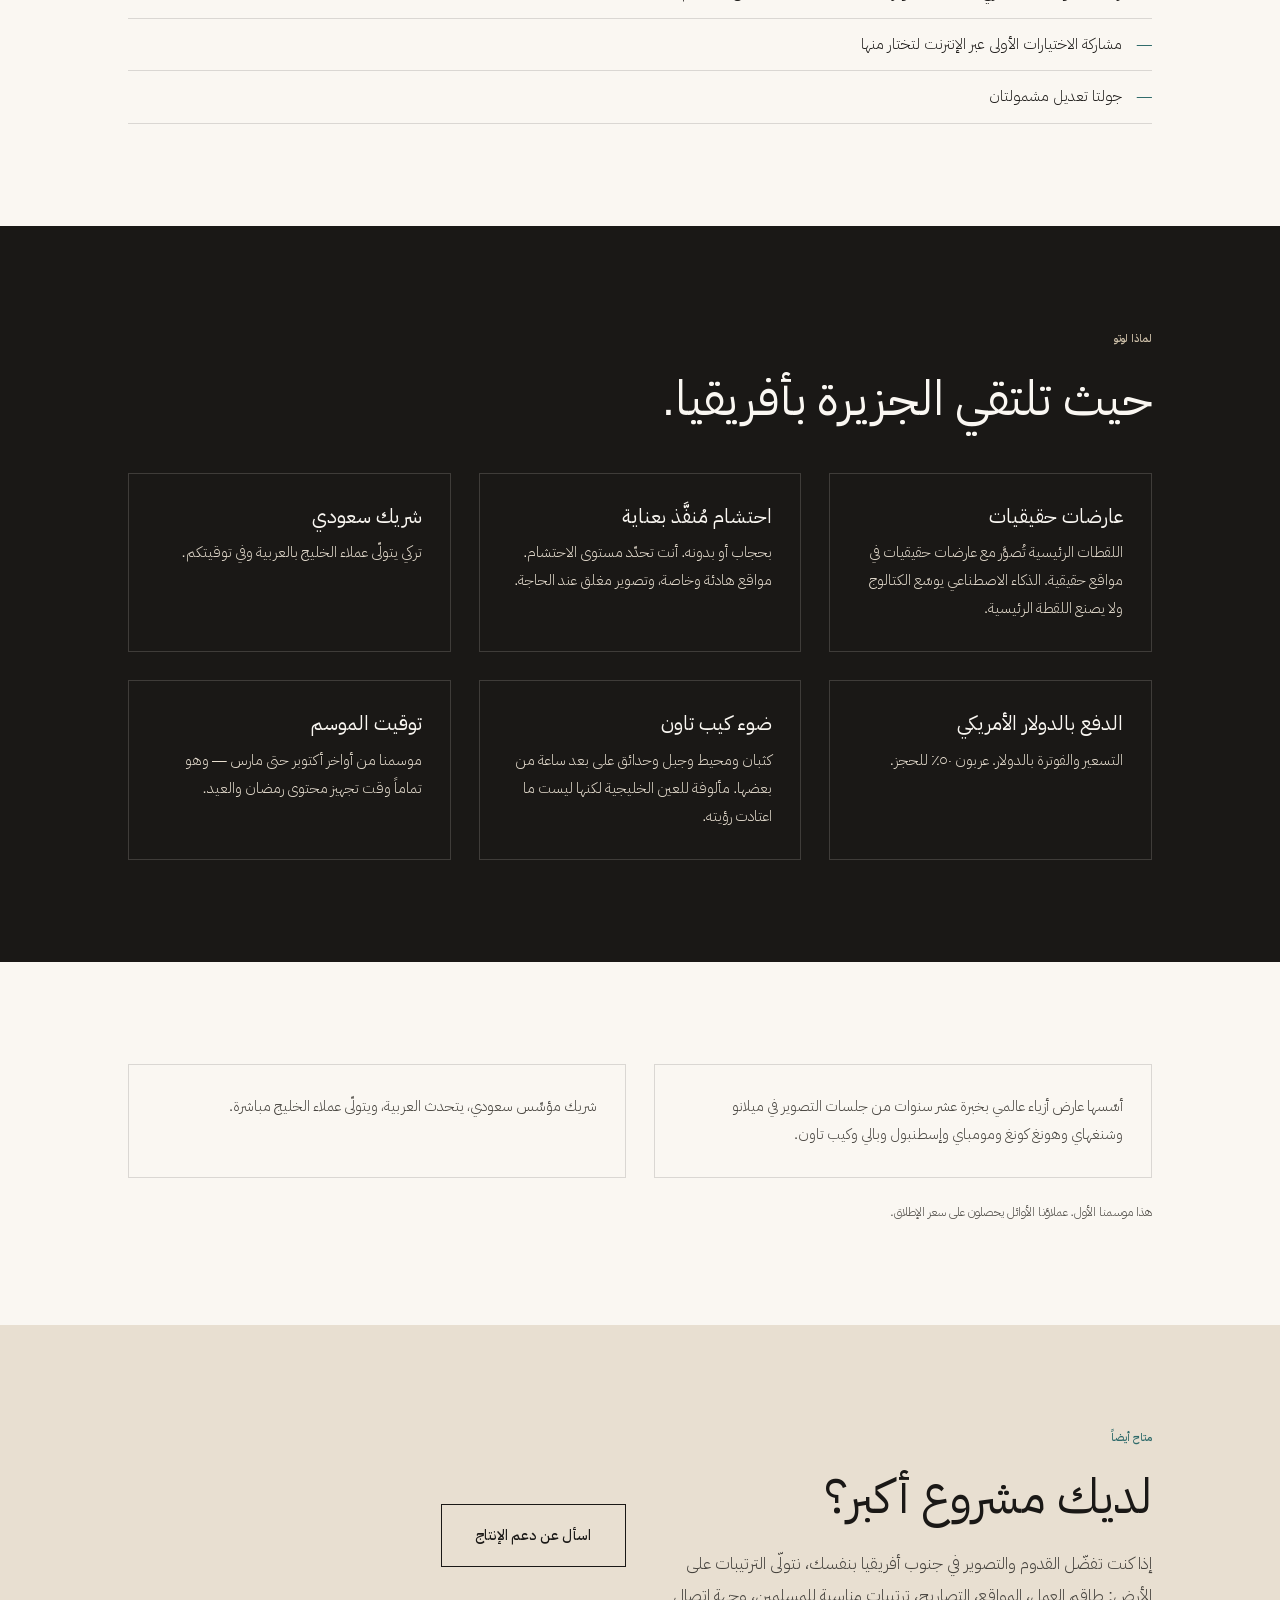
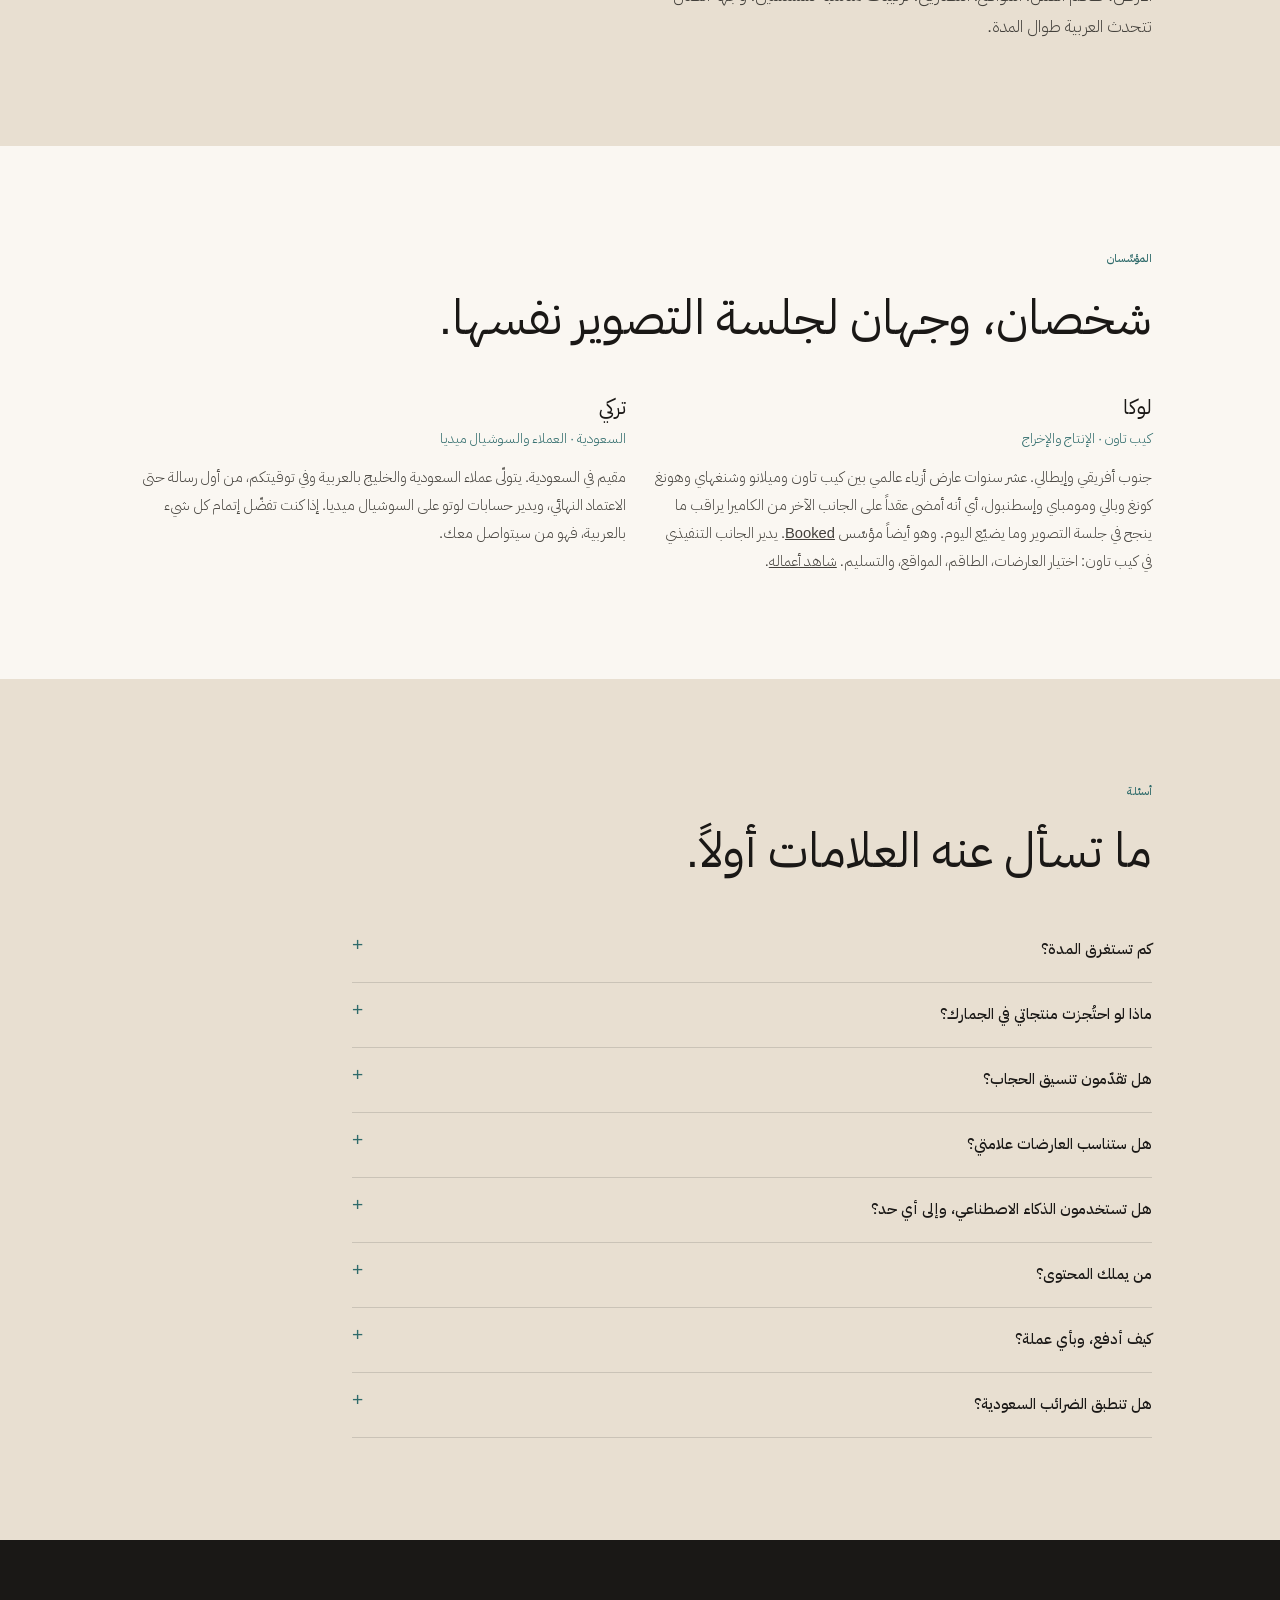
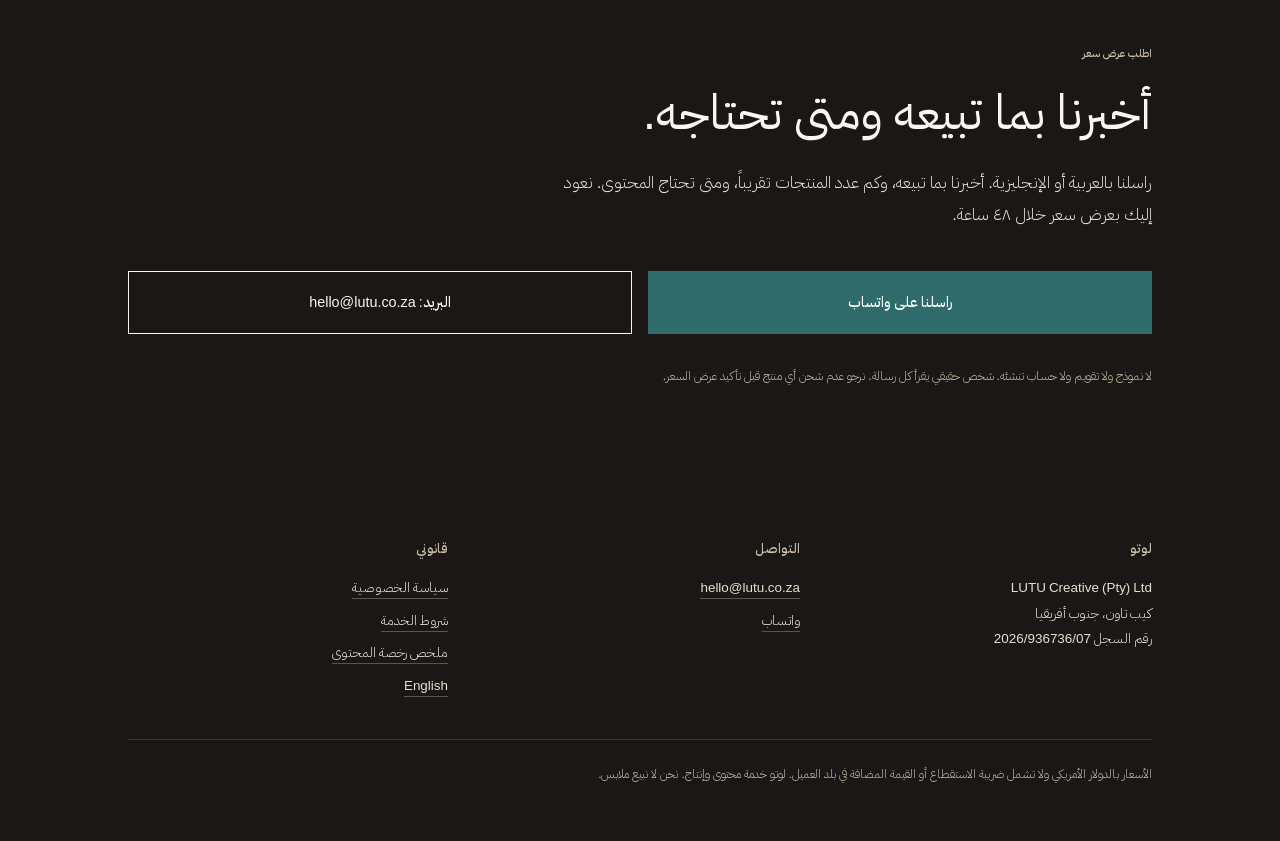
==== commit ceb19940: "Put Table Mountain in the Mountain card The card's caption says "Table Mountain and the passes behin" ====
--- a/ar/index.html
+++ b/ar/index.html
@@ -186,7 +186,7 @@
     <div class="grid grid--3" style="margin-top:2.5rem">
       <article class="loc"><img class="loc__img" src="/assets/loc-dunes.webp" width="800" height="1200" loading="lazy" decoding="async" alt="حافة كثيب رملي في ضوء منخفض، مع تعرّجات الرمل."><div class="loc__body"><h3>كثبان أتلانتس</h3><p>أقرب ما في كيب تاون إلى مشهد الصحراء. يتطلّب تصريحاً ونقلاً بدفع رباعي.</p><span class="ph-label">صورة مرجعية مولّدة بالذكاء الاصطناعي، ليست من تصويرنا</span></div></article>
       <article class="loc"><img class="loc__img" src="/assets/loc-ocean.webp" width="800" height="1200" loading="lazy" decoding="async" alt="صخور غرانيتية داكنة على شاطئ أطلسي خالٍ تحت ضوء رمادي مستوٍ."><div class="loc__body"><h3>المحيط</h3><p>ساحل الأطلسي، ضوء بارد وأفق ممتد.</p><span class="ph-label">صورة مرجعية مولّدة بالذكاء الاصطناعي، ليست من تصويرنا</span></div></article>
-      <article class="loc"><img class="loc__img" src="/assets/loc-mountain.webp" width="800" height="1200" loading="lazy" decoding="async" alt="ممر جبلي من الحجر الرملي المتطبّق في ويسترن كيب، خالٍ في ضوء العصر."><div class="loc__body"><h3>الجبل</h3><p>جبل الطاولة والممرات خلفه.</p><span class="ph-label">صورة مرجعية مولّدة بالذكاء الاصطناعي، ليست من تصويرنا</span></div></article>
+      <article class="loc"><img class="loc__img" src="/assets/loc-mountain.webp" width="800" height="1200" loading="lazy" decoding="async" alt="قمة جبل الطاولة المسطّحة فوق منحدرات خالية في ضباب العصر."><div class="loc__body"><h3>الجبل</h3><p>جبل الطاولة والممرات خلفه.</p><span class="ph-label">صورة مرجعية مولّدة بالذكاء الاصطناعي، ليست من تصويرنا</span></div></article>
       <article class="loc"><img class="loc__img" src="/assets/loc-garden.webp" width="800" height="1200" loading="lazy" decoding="async" alt="ممشى حديقة مظلّل بجوار جدار أبيض، بضوء مبقّع عبر الأوراق."><div class="loc__body"><h3>الحدائق</h3><p>خضرة وخصوصية وظل. مناسبة للتصوير المغلق.</p><span class="ph-label">صورة مرجعية مولّدة بالذكاء الاصطناعي، ليست من تصويرنا</span></div></article>
     </div>
     <p class="fine" style="margin-top:1.5rem">الصور أعلاه مراجع مولّدة بالذكاء الاصطناعي توضّح المواقع، وكل واحدة موسومة. ليست من تصويرنا وليست عمل أحد آخر. نستبدلها بلقطاتنا بعد أول جلسة.</p>
